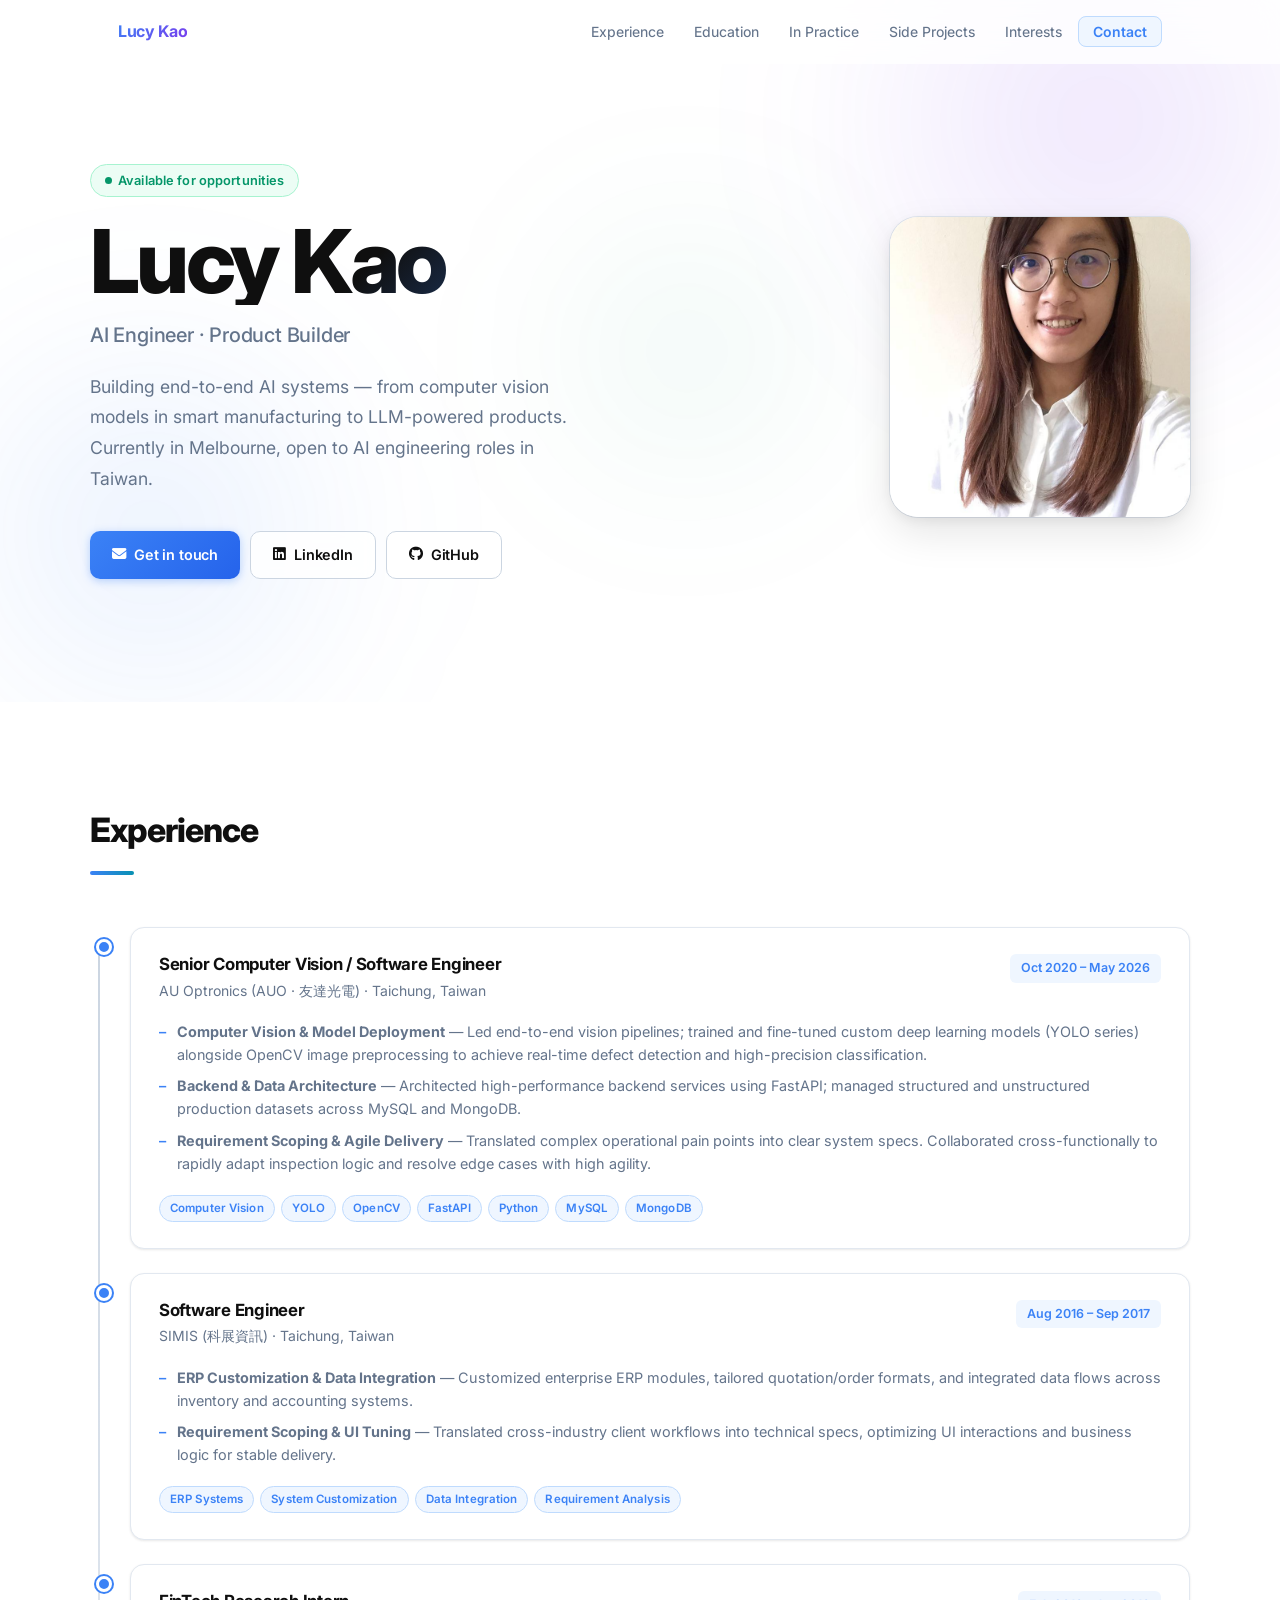
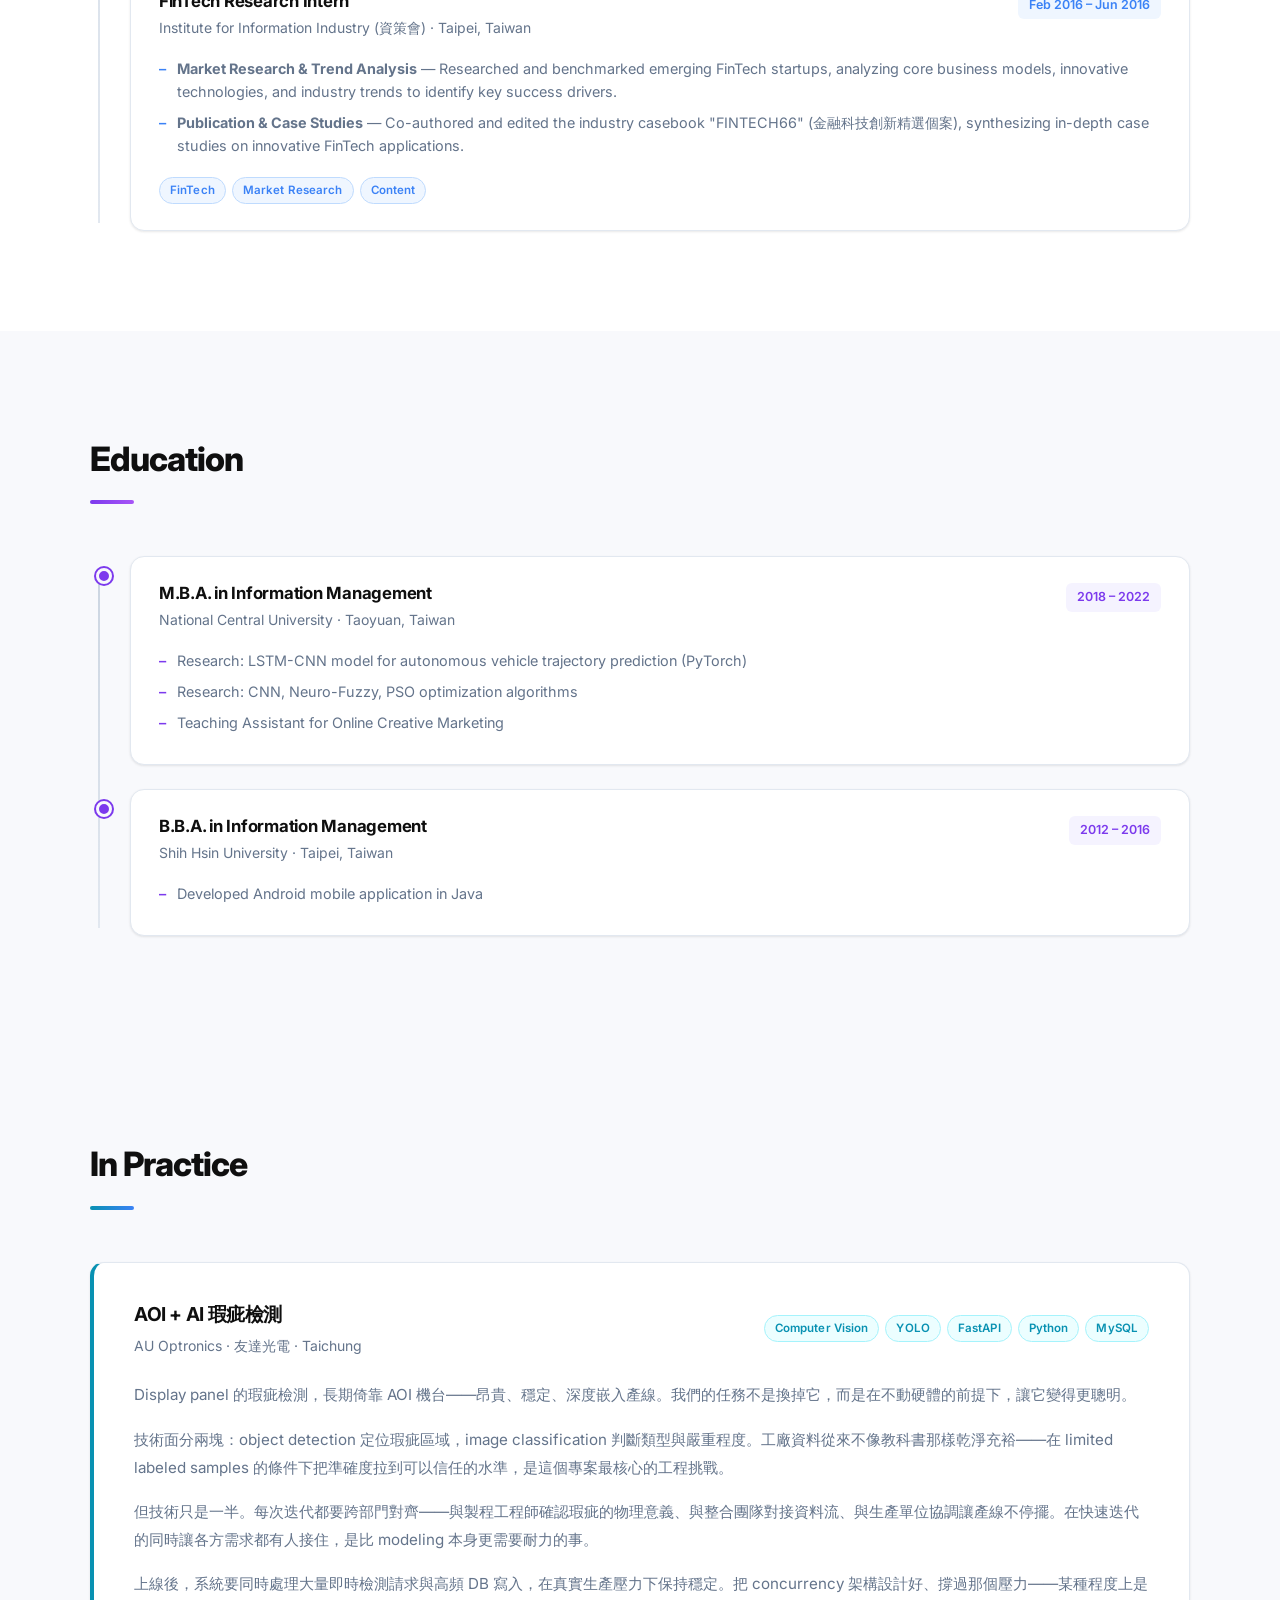
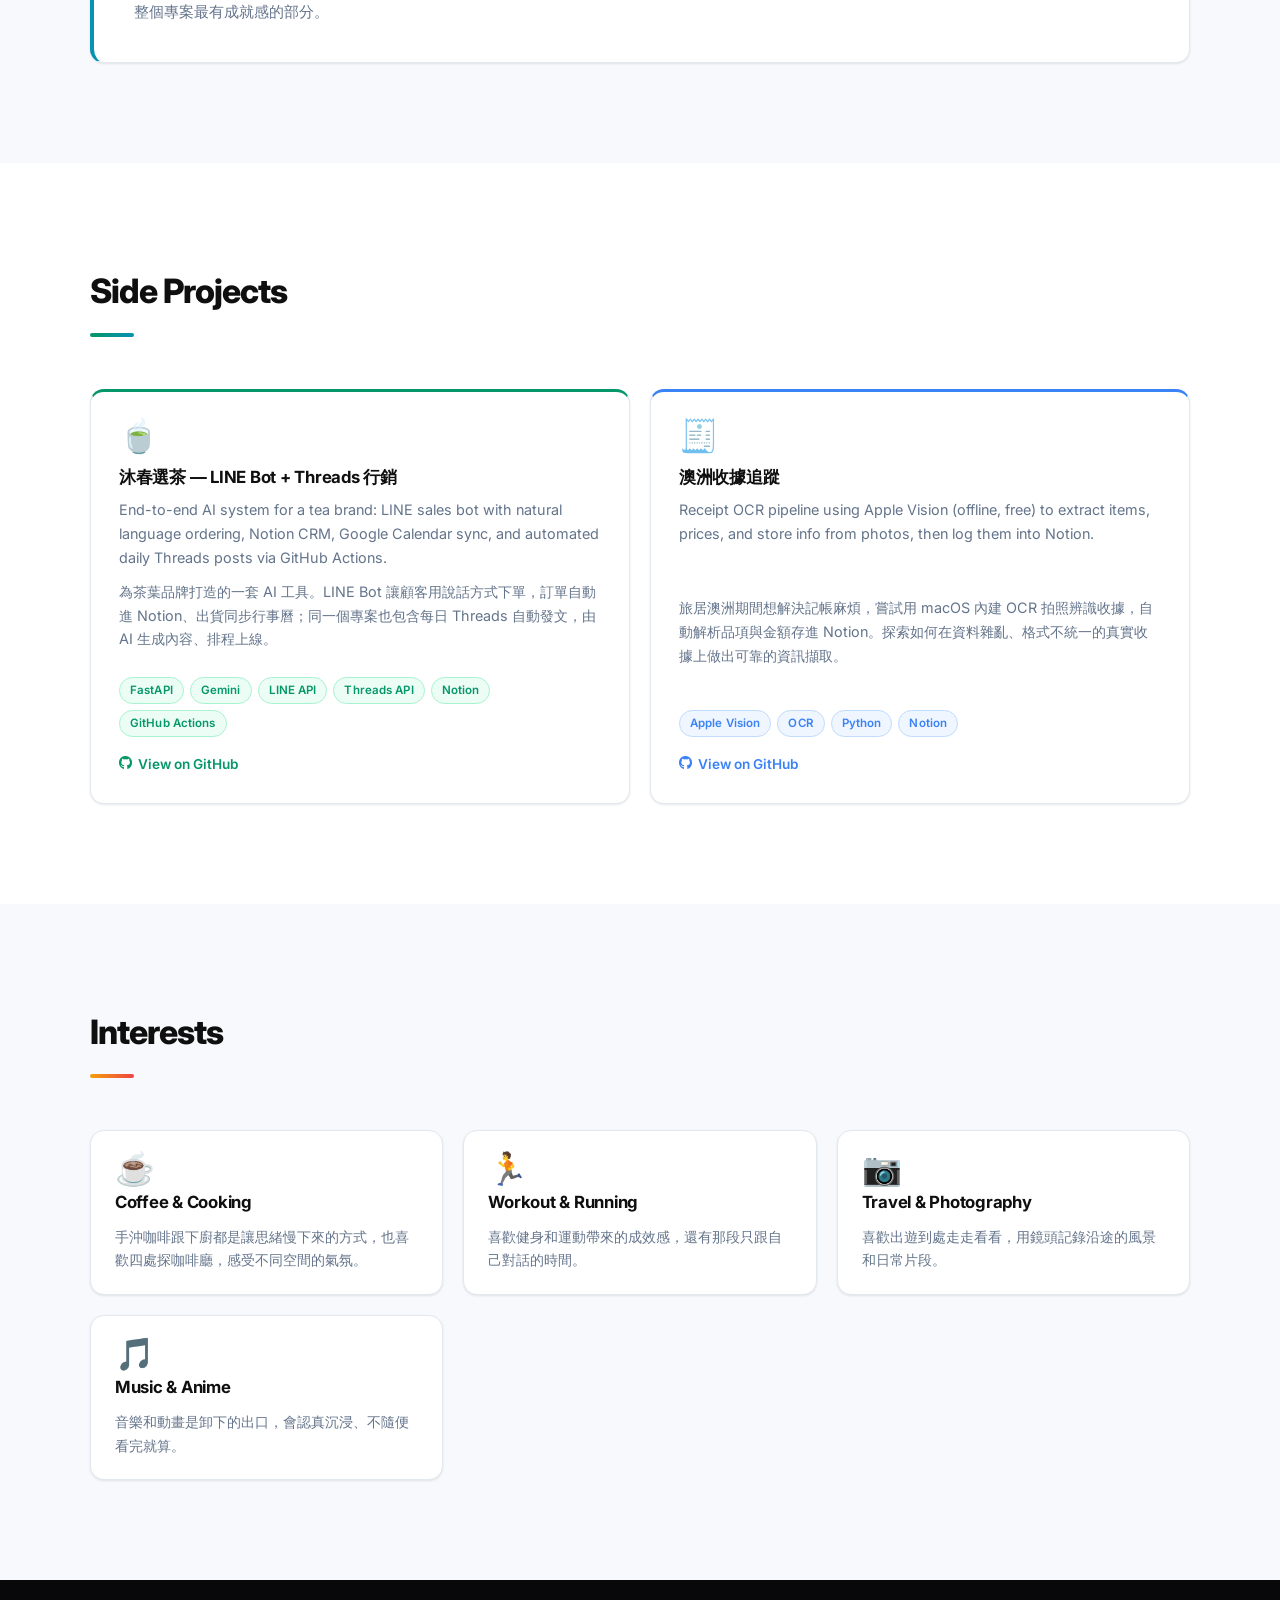
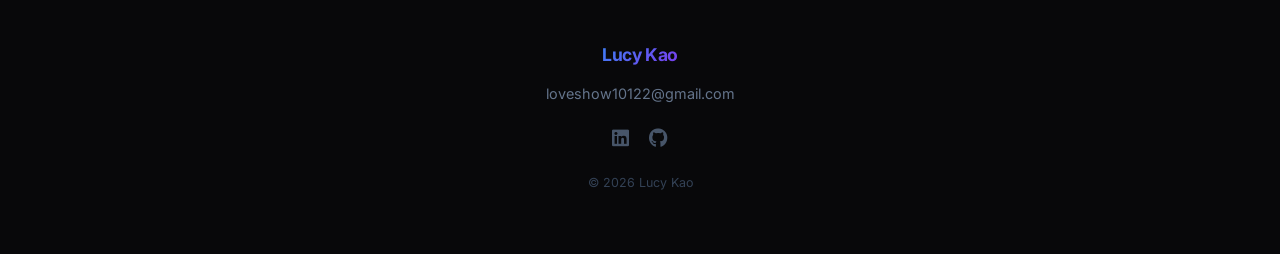
==== index.html @ 2dd41fa2 "Interests：拿掉素材佔位、Relax 改為 Photography Co-Authored-By: Claude Sonnet 4.6 <noreply@anthropic.com>" ====
<!DOCTYPE html>
<html lang="en">
<head>
    <meta charset="UTF-8">
    <meta name="viewport" content="width=device-width, initial-scale=1.0">
    <meta name="description" content="Lucy Kao — AI Engineer & Product Builder based in Melbourne">
    <title>Lucy Kao</title>
    <link rel="icon" type="image/x-icon" href="assets/img/favicon.ico">
    <link rel="preconnect" href="https://fonts.googleapis.com">
    <link rel="preconnect" href="https://fonts.gstatic.com" crossorigin>
    <link href="https://fonts.googleapis.com/css2?family=Inter:wght@300;400;500;600;700&display=swap" rel="stylesheet">
    <link rel="stylesheet" href="https://cdnjs.cloudflare.com/ajax/libs/font-awesome/6.5.0/css/all.min.css">
    <link rel="stylesheet" href="css/styles.css">
</head>
<body>

    <!-- Navigation -->
    <nav id="navbar">
        <div class="nav-container">
            <a href="#hero" class="nav-brand">Lucy Kao</a>
            <button class="nav-toggle" id="navToggle" aria-label="Menu">
                <span></span><span></span><span></span>
            </button>
            <ul class="nav-links" id="navLinks">
                <li><a href="#experience">Experience</a></li>
                <li><a href="#education">Education</a></li>
                <li><a href="#in-practice">In Practice</a></li>
                <li><a href="#projects">Side Projects</a></li>
                <li><a href="#life">Interests</a></li>
                <li><a href="mailto:loveshow10122@gmail.com" class="nav-cta">Contact</a></li>
            </ul>
        </div>
    </nav>

    <!-- Hero -->
    <section id="hero">
        <div class="hero-blob hero-blob-1"></div>
        <div class="hero-blob hero-blob-2"></div>
        <div class="hero-blob hero-blob-3"></div>
        <div class="hero-content">
            <div class="hero-text">
                <span class="hero-badge">Available for opportunities</span>
                <h1>Lucy Kao</h1>
                <p class="hero-title">AI Engineer · Product Builder</p>
                <p class="hero-bio">Building end-to-end AI systems — from computer vision models in smart manufacturing to LLM-powered products. Currently in Melbourne, open to AI engineering roles in Taiwan.</p>
                <div class="hero-links">
                    <a href="mailto:loveshow10122@gmail.com" class="btn-primary">
                        <i class="fas fa-envelope"></i> Get in touch
                    </a>
                    <a href="https://linkedin.com/in/明郡-高-48b385b6/" target="_blank" class="btn-secondary">
                        <i class="fab fa-linkedin"></i> LinkedIn
                    </a>
                    <a href="https://github.com/highlight35" target="_blank" class="btn-secondary">
                        <i class="fab fa-github"></i> GitHub
                    </a>
                </div>
            </div>
            <div class="hero-photo">
                <img src="assets/img/profile.jpg" alt="Lucy Kao">
            </div>
        </div>
    </section>

    <!-- Experience -->
    <section id="experience" class="section">
        <div class="container">
            <h2 class="section-title">Experience</h2>
            <div class="timeline">

                <div class="timeline-item">
                    <div class="timeline-marker"></div>
                    <div class="timeline-content">
                        <div class="timeline-header">
                            <div>
                                <h3>Senior Computer Vision / Software Engineer</h3>
                                <div class="company">AU Optronics (AUO · 友達光電) · Taichung, Taiwan</div>
                            </div>
                            <span class="timeline-date">Oct 2020 – May 2026</span>
                        </div>
                        <ul>
                            <li><strong>Computer Vision & Model Deployment</strong> — Led end-to-end vision pipelines; trained and fine-tuned custom deep learning models (YOLO series) alongside OpenCV image preprocessing to achieve real-time defect detection and high-precision classification.</li>
                            <li><strong>Backend & Data Architecture</strong> — Architected high-performance backend services using FastAPI; managed structured and unstructured production datasets across MySQL and MongoDB.</li>
                            <li><strong>Requirement Scoping & Agile Delivery</strong> — Translated complex operational pain points into clear system specs. Collaborated cross-functionally to rapidly adapt inspection logic and resolve edge cases with high agility.</li>
                        </ul>
                        <div class="tag-list">
                            <span class="tag">Computer Vision</span>
                            <span class="tag">YOLO</span>
                            <span class="tag">OpenCV</span>
                            <span class="tag">FastAPI</span>
                            <span class="tag">Python</span>
                            <span class="tag">MySQL</span>
                            <span class="tag">MongoDB</span>
                        </div>
                    </div>
                </div>

                <div class="timeline-item">
                    <div class="timeline-marker"></div>
                    <div class="timeline-content">
                        <div class="timeline-header">
                            <div>
                                <h3>Software Engineer</h3>
                                <div class="company">SIMIS (科展資訊) · Taichung, Taiwan</div>
                            </div>
                            <span class="timeline-date">Aug 2016 – Sep 2017</span>
                        </div>
                        <ul>
                            <li><strong>ERP Customization & Data Integration</strong> — Customized enterprise ERP modules, tailored quotation/order formats, and integrated data flows across inventory and accounting systems.</li>
                            <li><strong>Requirement Scoping & UI Tuning</strong> — Translated cross-industry client workflows into technical specs, optimizing UI interactions and business logic for stable delivery.</li>
                        </ul>
                        <div class="tag-list">
                            <span class="tag">ERP Systems</span>
                            <span class="tag">System Customization</span>
                            <span class="tag">Data Integration</span>
                            <span class="tag">Requirement Analysis</span>
                        </div>
                    </div>
                </div>

                <div class="timeline-item">
                    <div class="timeline-marker"></div>
                    <div class="timeline-content">
                        <div class="timeline-header">
                            <div>
                                <h3>FinTech Research Intern</h3>
                                <div class="company">Institute for Information Industry (資策會) · Taipei, Taiwan</div>
                            </div>
                            <span class="timeline-date">Feb 2016 – Jun 2016</span>
                        </div>
                        <ul>
                            <li><strong>Market Research & Trend Analysis</strong> — Researched and benchmarked emerging FinTech startups, analyzing core business models, innovative technologies, and industry trends to identify key success drivers.</li>
                            <li><strong>Publication & Case Studies</strong> — Co-authored and edited the industry casebook "FINTECH66" (金融科技創新精選個案), synthesizing in-depth case studies on innovative FinTech applications.</li>
                        </ul>
                        <div class="tag-list">
                            <span class="tag">FinTech</span>
                            <span class="tag">Market Research</span>
                            <span class="tag">Content</span>
                        </div>
                    </div>
                </div>

            </div>
        </div>
    </section>

    <!-- Education -->
    <section id="education" class="section section-alt">
        <div class="container">
            <h2 class="section-title">Education</h2>
            <div class="timeline">

                <div class="timeline-item">
                    <div class="timeline-marker"></div>
                    <div class="timeline-content">
                        <div class="timeline-header">
                            <div>
                                <h3>M.B.A. in Information Management</h3>
                                <div class="company">National Central University · Taoyuan, Taiwan</div>
                            </div>
                            <span class="timeline-date">2018 – 2022</span>
                        </div>
                        <ul>
                            <li>Research: LSTM-CNN model for autonomous vehicle trajectory prediction (PyTorch)</li>
                            <li>Research: CNN, Neuro-Fuzzy, PSO optimization algorithms</li>
                            <li>Teaching Assistant for Online Creative Marketing</li>
                        </ul>
                    </div>
                </div>

                <div class="timeline-item">
                    <div class="timeline-marker"></div>
                    <div class="timeline-content">
                        <div class="timeline-header">
                            <div>
                                <h3>B.B.A. in Information Management</h3>
                                <div class="company">Shih Hsin University · Taipei, Taiwan</div>
                            </div>
                            <span class="timeline-date">2012 – 2016</span>
                        </div>
                        <ul>
                            <li>Developed Android mobile application in Java</li>
                        </ul>
                    </div>
                </div>

            </div>
        </div>
    </section>

    <!-- In Practice -->
    <section id="in-practice" class="section section-alt">
        <div class="container">
            <h2 class="section-title">In Practice</h2>
            <div class="practice-card">
                <div class="practice-card-header">
                    <div>
                        <h3>AOI + AI 瑕疵檢測</h3>
                        <div class="practice-meta">AU Optronics · 友達光電 · Taichung</div>
                    </div>
                    <div class="tag-list">
                        <span class="tag">Computer Vision</span>
                        <span class="tag">YOLO</span>
                        <span class="tag">FastAPI</span>
                        <span class="tag">Python</span>
                        <span class="tag">MySQL</span>
                    </div>
                </div>
                <div class="practice-body">
                    <p>Display panel 的瑕疵檢測，長期倚靠 AOI 機台——昂貴、穩定、深度嵌入產線。我們的任務不是換掉它，而是在不動硬體的前提下，讓它變得更聰明。</p>
                    <p>技術面分兩塊：object detection 定位瑕疵區域，image classification 判斷類型與嚴重程度。工廠資料從來不像教科書那樣乾淨充裕——在 limited labeled samples 的條件下把準確度拉到可以信任的水準，是這個專案最核心的工程挑戰。</p>
                    <p>但技術只是一半。每次迭代都要跨部門對齊——與製程工程師確認瑕疵的物理意義、與整合團隊對接資料流、與生產單位協調讓產線不停擺。在快速迭代的同時讓各方需求都有人接住，是比 modeling 本身更需要耐力的事。</p>
                    <p>上線後，系統要同時處理大量即時檢測請求與高頻 DB 寫入，在真實生產壓力下保持穩定。把 concurrency 架構設計好、撐過那個壓力——某種程度上是整個專案最有成就感的部分。</p>
                </div>
            </div>
        </div>
    </section>

    <!-- Side Projects -->
    <section id="projects" class="section">
        <div class="container">
            <h2 class="section-title">Side Projects</h2>
            <div class="card-grid">

                <div class="card card-emerald">
                    <div class="card-icon">🍵</div>
                    <h3>沐春選茶 — LINE Bot + Threads 行銷</h3>
                    <p>End-to-end AI system for a tea brand: LINE sales bot with natural language ordering, Notion CRM, Google Calendar sync, and automated daily Threads posts via GitHub Actions.</p>
                    <p>為茶葉品牌打造的一套 AI 工具。LINE Bot 讓顧客用說話方式下單，訂單自動進 Notion、出貨同步行事曆；同一個專案也包含每日 Threads 自動發文，由 AI 生成內容、排程上線。</p>
                    <div class="tag-list">
                        <span class="tag">FastAPI</span>
                        <span class="tag">Gemini</span>
                        <span class="tag">LINE API</span>
                        <span class="tag">Threads API</span>
                        <span class="tag">Notion</span>
                        <span class="tag">GitHub Actions</span>
                    </div>
                    <a href="https://github.com/highlight35/line-tea-bot" target="_blank" class="card-link">
                        <i class="fab fa-github"></i> View on GitHub
                    </a>
                </div>

                <div class="card card-blue">
                    <div class="card-icon">🧾</div>
                    <h3>澳洲收據追蹤</h3>
                    <p>Receipt OCR pipeline using Apple Vision (offline, free) to extract items, prices, and store info from photos, then log them into Notion.</p>
                    <p>旅居澳洲期間想解決記帳麻煩，嘗試用 macOS 內建 OCR 拍照辨識收據，自動解析品項與金額存進 Notion。探索如何在資料雜亂、格式不統一的真實收據上做出可靠的資訊擷取。</p>
                    <div class="tag-list">
                        <span class="tag">Apple Vision</span>
                        <span class="tag">OCR</span>
                        <span class="tag">Python</span>
                        <span class="tag">Notion</span>
                    </div>
                    <a href="https://github.com/highlight35/aus-receipt-tracker" target="_blank" class="card-link">
                        <i class="fab fa-github"></i> View on GitHub
                    </a>
                </div>

            </div>
        </div>
    </section>

    <!-- Interests -->
    <section id="life" class="section section-alt">
        <div class="container">
            <h2 class="section-title">Interests</h2>
            <div class="card-grid">

                <div class="interest-card">
                    <div class="interest-card-body">
                        <div class="card-icon">☕</div>
                        <h3>Coffee &amp; Cooking</h3>
                        <p>手沖咖啡跟下廚都是讓思緒慢下來的方式，也喜歡四處探咖啡廳，感受不同空間的氣氛。</p>
                    </div>
                </div>

                <div class="interest-card">
                    <div class="interest-card-body">
                        <div class="card-icon">🏃</div>
                        <h3>Workout &amp; Running</h3>
                        <p>喜歡健身和運動帶來的成效感，還有那段只跟自己對話的時間。</p>
                    </div>
                </div>

                <div class="interest-card">
                    <div class="interest-card-body">
                        <div class="card-icon">📷</div>
                        <h3>Travel &amp; Photography</h3>
                        <p>喜歡出遊到處走走看看，用鏡頭記錄沿途的風景和日常片段。</p>
                    </div>
                </div>

                <div class="interest-card">
                    <div class="interest-card-body">
                        <div class="card-icon">🎵</div>
                        <h3>Music &amp; Anime</h3>
                        <p>音樂和動畫是卸下的出口，會認真沉浸、不隨便看完就算。</p>
                    </div>
                </div>

            </div>
        </div>
    </section>

    <!-- Footer -->
    <footer>
        <div class="container">
            <p class="footer-name">Lucy Kao</p>
            <p class="footer-email">
                <a href="mailto:loveshow10122@gmail.com">loveshow10122@gmail.com</a>
            </p>
            <div class="footer-links">
                <a href="https://linkedin.com/in/明郡-高-48b385b6/" target="_blank" aria-label="LinkedIn">
                    <i class="fab fa-linkedin"></i>
                </a>
                <a href="https://github.com/highlight35" target="_blank" aria-label="GitHub">
                    <i class="fab fa-github"></i>
                </a>
            </div>
            <p class="footer-copy">© 2026 Lucy Kao</p>
        </div>
    </footer>

    <script src="js/scripts.js"></script>
</body>
</html>
---- css/styles.css ----
/* ===========================
   Variables & Reset
   =========================== */
:root {
    --bg: #ffffff;
    --bg-alt: #f8f9fc;
    --text: #0f0f0f;
    --text-muted: #64748b;
    --text-light: #94a3b8;

    /* Accent palette */
    --blue: #3b82f6;
    --blue-dark: #2563eb;
    --blue-light: #eff6ff;
    --violet: #7c3aed;
    --violet-light: #f5f3ff;
    --emerald: #059669;
    --emerald-light: #ecfdf5;
    --cyan: #0891b2;
    --cyan-light: #ecfeff;

    --border: #e2e8f0;
    --border-strong: #cbd5e1;

    --shadow-sm: 0 1px 3px rgba(0,0,0,.06), 0 1px 2px rgba(0,0,0,.04);
    --shadow-md: 0 4px 12px rgba(0,0,0,.08), 0 2px 4px rgba(0,0,0,.05);
    --shadow-lg: 0 16px 40px rgba(0,0,0,.10), 0 4px 12px rgba(0,0,0,.06);

    --font: 'Inter', -apple-system, BlinkMacSystemFont, 'Segoe UI', sans-serif;
    --radius: 14px;
    --radius-sm: 8px;
    --nav-h: 64px;
}

*, *::before, *::after {
    box-sizing: border-box;
    margin: 0;
    padding: 0;
}

html { scroll-behavior: smooth; }

body {
    font-family: var(--font);
    background: var(--bg);
    color: var(--text);
    line-height: 1.65;
    font-size: 17px;
    -webkit-font-smoothing: antialiased;
}

/* ===========================
   Navigation
   =========================== */
#navbar {
    position: fixed;
    top: 0;
    left: 0;
    right: 0;
    height: var(--nav-h);
    z-index: 1000;
    background: rgba(255,255,255,0.80);
    backdrop-filter: blur(16px);
    -webkit-backdrop-filter: blur(16px);
    border-bottom: 1px solid transparent;
    transition: border-color .3s, box-shadow .3s;
}

#navbar.scrolled {
    border-bottom-color: var(--border);
    box-shadow: 0 1px 0 var(--border), var(--shadow-sm);
}

.nav-container {
    max-width: 1100px;
    margin: 0 auto;
    padding: 0 28px;
    height: 100%;
    display: flex;
    align-items: center;
    justify-content: space-between;
}

.nav-brand {
    font-weight: 700;
    font-size: 1rem;
    color: var(--text);
    text-decoration: none;
    letter-spacing: -0.02em;
    background: linear-gradient(135deg, var(--blue), var(--violet));
    -webkit-background-clip: text;
    -webkit-text-fill-color: transparent;
    background-clip: text;
}

.nav-links {
    display: flex;
    list-style: none;
    gap: 2px;
    align-items: center;
}

.nav-links a {
    color: var(--text-muted);
    text-decoration: none;
    font-size: .875rem;
    padding: 6px 14px;
    border-radius: var(--radius-sm);
    transition: color .18s, background .18s;
    font-weight: 450;
}

.nav-links a:hover {
    color: var(--text);
    background: var(--bg-alt);
}

.nav-links .nav-cta {
    color: var(--blue);
    font-weight: 600;
    border: 1.5px solid #bfdbfe;
    background: var(--blue-light);
}

.nav-links .nav-cta:hover {
    background: #dbeafe;
    color: var(--blue-dark);
    border-color: #93c5fd;
}

.nav-toggle {
    display: none;
    flex-direction: column;
    gap: 5px;
    background: none;
    border: none;
    cursor: pointer;
    padding: 6px;
}

.nav-toggle span {
    display: block;
    width: 22px;
    height: 2px;
    background: var(--text);
    border-radius: 2px;
    transition: .3s;
}

/* ===========================
   Hero
   =========================== */
#hero {
    position: relative;
    overflow: hidden;
    min-height: 78vh;
    display: flex;
    align-items: center;
    padding: calc(var(--nav-h) + 56px) 28px 80px;
}

/* Gradient blobs */
.hero-blob {
    position: absolute;
    border-radius: 50%;
    pointer-events: none;
    filter: blur(80px);
}

.hero-blob-1 {
    width: 600px;
    height: 600px;
    top: -180px;
    right: -120px;
    background: radial-gradient(circle, rgba(124,58,237,.14) 0%, transparent 70%);
}

.hero-blob-2 {
    width: 500px;
    height: 500px;
    bottom: -80px;
    left: -100px;
    background: radial-gradient(circle, rgba(59,130,246,.12) 0%, transparent 70%);
}

.hero-blob-3 {
    width: 350px;
    height: 350px;
    top: 50%;
    left: 40%;
    transform: translateY(-50%);
    background: radial-gradient(circle, rgba(5,150,105,.08) 0%, transparent 70%);
}

.hero-content {
    position: relative;
    z-index: 1;
    max-width: 1100px;
    margin: 0 auto;
    width: 100%;
    display: flex;
    align-items: center;
    gap: 72px;
}

.hero-text { flex: 1; min-width: 0; }

.hero-badge {
    display: inline-flex;
    align-items: center;
    gap: 6px;
    font-size: .8rem;
    font-weight: 600;
    color: var(--emerald);
    background: var(--emerald-light);
    border: 1px solid #a7f3d0;
    padding: 5px 14px;
    border-radius: 999px;
    margin-bottom: 20px;
    letter-spacing: .01em;
}

.hero-badge::before {
    content: '';
    width: 7px;
    height: 7px;
    background: var(--emerald);
    border-radius: 50%;
    animation: pulse 2s ease-in-out infinite;
}

@keyframes pulse {
    0%, 100% { opacity: 1; transform: scale(1); }
    50% { opacity: .5; transform: scale(.8); }
}

.hero-text h1 {
    font-size: clamp(3rem, 7.5vw, 5.5rem);
    font-weight: 800;
    line-height: 1.0;
    letter-spacing: -0.04em;
    margin-bottom: 14px;
    background: linear-gradient(135deg, #0f0f0f 40%, var(--blue) 100%);
    -webkit-background-clip: text;
    -webkit-text-fill-color: transparent;
    background-clip: text;
}

.hero-title {
    font-size: 1.25rem;
    font-weight: 500;
    margin-bottom: 20px;
    letter-spacing: -0.01em;
    color: var(--text-muted);
}

.hero-title span {
    color: var(--violet);
    font-weight: 600;
}

.hero-bio {
    color: var(--text-muted);
    font-size: 1.1rem;
    line-height: 1.75;
    max-width: 480px;
    margin-bottom: 36px;
}

.hero-links {
    display: flex;
    gap: 10px;
    flex-wrap: wrap;
}

.btn-primary,
.btn-secondary {
    display: inline-flex;
    align-items: center;
    gap: 8px;
    padding: 11px 22px;
    border-radius: 10px;
    font-size: .9rem;
    font-weight: 600;
    text-decoration: none;
    transition: transform .2s, box-shadow .2s, background .2s, border-color .2s;
    font-family: var(--font);
    letter-spacing: -.01em;
}

.btn-primary {
    background: linear-gradient(135deg, var(--blue), var(--blue-dark));
    color: #fff;
    box-shadow: 0 2px 8px rgba(59,130,246,.35);
}

.btn-primary:hover {
    transform: translateY(-2px);
    box-shadow: 0 6px 20px rgba(59,130,246,.45);
}

.btn-secondary {
    border: 1.5px solid var(--border-strong);
    color: var(--text);
    background: rgba(255,255,255,.8);
    backdrop-filter: blur(8px);
}

.btn-secondary:hover {
    border-color: #94a3b8;
    background: var(--bg-alt);
    transform: translateY(-2px);
    box-shadow: var(--shadow-sm);
}

.hero-photo { flex-shrink: 0; }

.hero-photo img {
    width: 300px;
    height: 300px;
    object-fit: cover;
    border-radius: 28px;
    box-shadow: var(--shadow-lg), 0 0 0 1px var(--border);
}

/* ===========================
   Sections
   =========================== */
.section { padding: 100px 28px; }

.section-alt { background: var(--bg-alt); }

.container {
    max-width: 1100px;
    margin: 0 auto;
}

.section-title {
    font-size: 2.1rem;
    font-weight: 800;
    letter-spacing: -0.03em;
    margin-bottom: 52px;
    position: relative;
    padding-bottom: 18px;
}

.section-title::after {
    content: '';
    position: absolute;
    bottom: 0;
    left: 0;
    width: 44px;
    height: 4px;
    border-radius: 2px;
}

/* Per-section accent colors */
#experience   .section-title::after { background: linear-gradient(90deg, var(--blue), var(--cyan)); }
#education    .section-title::after { background: linear-gradient(90deg, var(--violet), #a855f7); }
#in-practice  .section-title::after { background: linear-gradient(90deg, var(--cyan), var(--blue)); }
#projects     .section-title::after { background: linear-gradient(90deg, var(--emerald), var(--cyan)); }
#life         .section-title::after { background: linear-gradient(90deg, #f59e0b, #ef4444); }

.section-subtitle {
    color: var(--text-muted);
    margin-top: -36px;
    margin-bottom: 44px;
    font-size: 1rem;
}

/* ===========================
   Timeline
   =========================== */
.timeline {
    position: relative;
    padding-left: 40px;
}

.timeline::before {
    content: '';
    position: absolute;
    left: 8px;
    top: 12px;
    bottom: 8px;
    width: 2px;
    background: linear-gradient(180deg, var(--border-strong), var(--border));
}

.timeline-item {
    position: relative;
    margin-bottom: 24px;
}

.timeline-item:last-child { margin-bottom: 0; }

.timeline-marker {
    position: absolute;
    left: -34px;
    top: 12px;
    width: 16px;
    height: 16px;
    border-radius: 50%;
    border: 3px solid var(--bg);
    box-shadow: 0 0 0 2px currentColor;
    z-index: 1;
}

#experience .timeline-marker { background: var(--blue); color: var(--blue); }
#education  .timeline-marker { background: var(--violet); color: var(--violet); border-color: var(--bg-alt); }

.timeline-content {
    background: var(--bg);
    border: 1px solid var(--border);
    border-radius: var(--radius);
    padding: 26px 28px;
    box-shadow: var(--shadow-sm);
    transition: box-shadow .25s, transform .25s;
}

.section-alt .timeline-content { background: var(--bg); }

.timeline-content:hover {
    box-shadow: var(--shadow-md);
    transform: translateY(-2px);
}

.timeline-header {
    display: flex;
    justify-content: space-between;
    align-items: flex-start;
    gap: 16px;
    margin-bottom: 14px;
    flex-wrap: wrap;
}

.timeline-content h3 {
    font-size: 1.05rem;
    font-weight: 700;
    letter-spacing: -0.015em;
    line-height: 1.3;
}

.company {
    font-size: .875rem;
    color: var(--text-muted);
    margin-top: 3px;
    font-weight: 400;
}

.timeline-date {
    font-size: .78rem;
    font-weight: 600;
    padding: 4px 11px;
    border-radius: 6px;
    white-space: nowrap;
    flex-shrink: 0;
    align-self: flex-start;
}

#experience .timeline-date { color: var(--blue); background: var(--blue-light); }
#education  .timeline-date { color: var(--violet); background: var(--violet-light); }

.timeline-content ul { list-style: none; margin-bottom: 0; }

.timeline-content ul li {
    color: var(--text-muted);
    font-size: .9rem;
    padding: 4px 0 4px 18px;
    position: relative;
    line-height: 1.6;
}

.timeline-content ul li::before {
    content: '–';
    position: absolute;
    left: 0;
    font-weight: 600;
}

#experience .timeline-content ul li::before { color: var(--blue); }
#education  .timeline-content ul li::before { color: var(--violet); }

/* ===========================
   Tags
   =========================== */
.tag-list {
    display: flex;
    flex-wrap: wrap;
    gap: 6px;
    margin-top: 16px;
}

.tag {
    font-size: .72rem;
    font-weight: 600;
    padding: 3px 10px;
    border-radius: 999px;
    letter-spacing: .01em;
}

/* Inherit tag colors per section */
#experience .tag { color: var(--blue); background: var(--blue-light); border: 1px solid #bfdbfe; }
#education  .tag { color: var(--violet); background: var(--violet-light); border: 1px solid #ddd6fe; }

/* ===========================
   In Practice
   =========================== */
.practice-card {
    background: var(--bg);
    border: 1px solid var(--border);
    border-left: 4px solid var(--cyan);
    border-radius: var(--radius);
    padding: 36px 40px;
    box-shadow: var(--shadow-sm);
    transition: box-shadow .25s;
}

.practice-card:hover { box-shadow: var(--shadow-md); }

.practice-card-header {
    display: flex;
    justify-content: space-between;
    align-items: flex-start;
    gap: 16px;
    margin-bottom: 24px;
    flex-wrap: wrap;
}

.practice-card h3 {
    font-size: 1.2rem;
    font-weight: 700;
    letter-spacing: -0.02em;
    margin-bottom: 4px;
}

.practice-meta {
    font-size: .875rem;
    color: var(--text-muted);
}

.practice-body p {
    color: var(--text-muted);
    font-size: .95rem;
    line-height: 1.85;
    margin-bottom: 16px;
}

.practice-body p:last-child { margin-bottom: 0; }

#in-practice .tag { color: var(--cyan); background: var(--cyan-light); border: 1px solid #a5f3fc; }

/* ===========================
   Cards (Projects)
   =========================== */
.card-grid {
    display: grid;
    grid-template-columns: repeat(auto-fit, minmax(300px, 1fr));
    gap: 20px;
}

.card {
    background: var(--bg);
    border: 1px solid var(--border);
    border-top-width: 3px;
    border-radius: var(--radius);
    padding: 28px;
    box-shadow: var(--shadow-sm);
    transition: box-shadow .25s, transform .25s;
    display: flex;
    flex-direction: column;
    gap: 10px;
}

.card:hover {
    box-shadow: var(--shadow-md);
    transform: translateY(-3px);
}

.card-emerald { border-top-color: var(--emerald); }
.card-blue    { border-top-color: var(--blue); }
.card-violet  { border-top-color: var(--violet); }

.card-icon {
    font-size: 2rem;
    line-height: 1;
    margin-bottom: 4px;
}

.card h3 {
    font-size: 1.05rem;
    font-weight: 700;
    letter-spacing: -0.015em;
    line-height: 1.35;
}

.card p {
    color: var(--text-muted);
    font-size: .9rem;
    line-height: 1.65;
    flex: 1;
}

.card-emerald .tag { color: var(--emerald); background: var(--emerald-light); border: 1px solid #a7f3d0; }
.card-blue    .tag { color: var(--blue);    background: var(--blue-light);    border: 1px solid #bfdbfe; }
.card-violet  .tag { color: var(--violet);  background: var(--violet-light);  border: 1px solid #ddd6fe; }

.card-link {
    display: inline-flex;
    align-items: center;
    gap: 6px;
    text-decoration: none;
    font-size: .85rem;
    font-weight: 600;
    margin-top: 6px;
    transition: opacity .2s;
}

.card-link:hover { opacity: .75; }
.card-emerald .card-link { color: var(--emerald); }
.card-blue    .card-link { color: var(--blue); }
.card-violet  .card-link { color: var(--violet); }

/* ===========================
   Interest Cards
   =========================== */
.interest-card {
    background: var(--bg);
    border: 1px solid var(--border);
    border-radius: var(--radius);
    overflow: hidden;
    box-shadow: var(--shadow-sm);
    transition: box-shadow .25s, transform .25s;
}

.interest-card:hover {
    box-shadow: var(--shadow-md);
    transform: translateY(-3px);
}

.interest-card-media {
    width: 100%;
    aspect-ratio: 1 / 1;
    overflow: hidden;
}

.interest-card-emoji {
    display: flex;
    align-items: center;
    justify-content: center;
    font-size: 3.5rem;
    background: var(--bg-alt);
}

.interest-card-media video,
.interest-card-media img {
    width: 100%;
    height: 100%;
    object-fit: cover;
    display: block;
    transition: transform .4s ease;
}

.interest-card:hover .interest-card-media video,
.interest-card:hover .interest-card-media img { transform: scale(1.05); }

.interest-card-body {
    padding: 22px 24px;
}

.interest-card h3 {
    font-size: 1.05rem;
    font-weight: 700;
    letter-spacing: -0.015em;
    margin-bottom: 8px;
}

.interest-card p {
    color: var(--text-muted);
    font-size: .9rem;
    line-height: 1.65;
}

/* ===========================
   Photo Grid (Life)
   =========================== */
.photo-grid {
    display: grid;
    grid-template-columns: repeat(auto-fit, minmax(280px, 1fr));
    gap: 20px;
}

.photo-item {
    position: relative;
    border-radius: var(--radius);
    overflow: hidden;
    margin: 0;
    box-shadow: var(--shadow-md);
}

.photo-item img {
    width: 100%;
    height: 300px;
    object-fit: cover;
    display: block;
    transition: transform .45s ease;
}

.photo-item:hover img { transform: scale(1.05); }

.photo-item figcaption {
    position: absolute;
    bottom: 0;
    left: 0;
    right: 0;
    background: linear-gradient(transparent, rgba(0,0,0,.72));
    color: #fff;
    padding: 48px 20px 20px;
    font-size: .875rem;
    line-height: 1.55;
}

.photo-item figcaption strong {
    display: block;
    font-size: 1rem;
    margin-bottom: 2px;
}

/* ===========================
   Footer
   =========================== */
footer {
    background: #08080a;
    color: #fff;
    padding: 60px 28px;
    text-align: center;
}

footer .container {
    display: flex;
    flex-direction: column;
    align-items: center;
    gap: 10px;
}

.footer-name {
    font-size: 1.1rem;
    font-weight: 700;
    letter-spacing: -0.02em;
    background: linear-gradient(135deg, var(--blue), var(--violet));
    -webkit-background-clip: text;
    -webkit-text-fill-color: transparent;
    background-clip: text;
}

.footer-email a {
    color: #64748b;
    text-decoration: none;
    font-size: .9rem;
    transition: color .2s;
}

.footer-email a:hover { color: #fff; }

.footer-links {
    display: flex;
    gap: 20px;
    margin-top: 6px;
}

.footer-links a {
    color: #475569;
    font-size: 1.2rem;
    transition: color .2s;
}

.footer-links a:hover { color: #fff; }

.footer-copy {
    font-size: .78rem;
    color: #334155;
    margin-top: 8px;
}

/* ===========================
   Responsive
   =========================== */
@media (max-width: 800px) {
    .nav-toggle { display: flex; }

    .nav-links {
        display: none;
        position: absolute;
        top: var(--nav-h);
        left: 0;
        right: 0;
        background: rgba(255,255,255,.97);
        backdrop-filter: blur(16px);
        border-bottom: 1px solid var(--border);
        flex-direction: column;
        padding: 12px;
        gap: 2px;
        box-shadow: var(--shadow-md);
    }

    .nav-links.open { display: flex; }
    .nav-links a { width: 100%; padding: 10px 14px; }

    #hero {
        min-height: auto;
        padding-top: calc(var(--nav-h) + 40px);
        padding-bottom: 64px;
    }

    .hero-content {
        flex-direction: column-reverse;
        gap: 32px;
        text-align: center;
    }

    .hero-photo img { width: 200px; height: 200px; border-radius: 50%; }

    .hero-bio { margin-left: auto; margin-right: auto; }
    .hero-links { justify-content: center; }
    .hero-badge { margin: 0 auto 20px; }

    .section { padding: 72px 20px; }
    .section-title { font-size: 1.75rem; }
    .timeline-header { flex-direction: column; gap: 8px; }
    .card-grid { grid-template-columns: 1fr; }
    .practice-card { padding: 24px 20px; }
    .practice-card-header { flex-direction: column; }
}

@media (max-width: 480px) {
    .hero-text h1 { font-size: 2.8rem; }
    .timeline { padding-left: 28px; }
    .timeline-content { padding: 20px; }
}
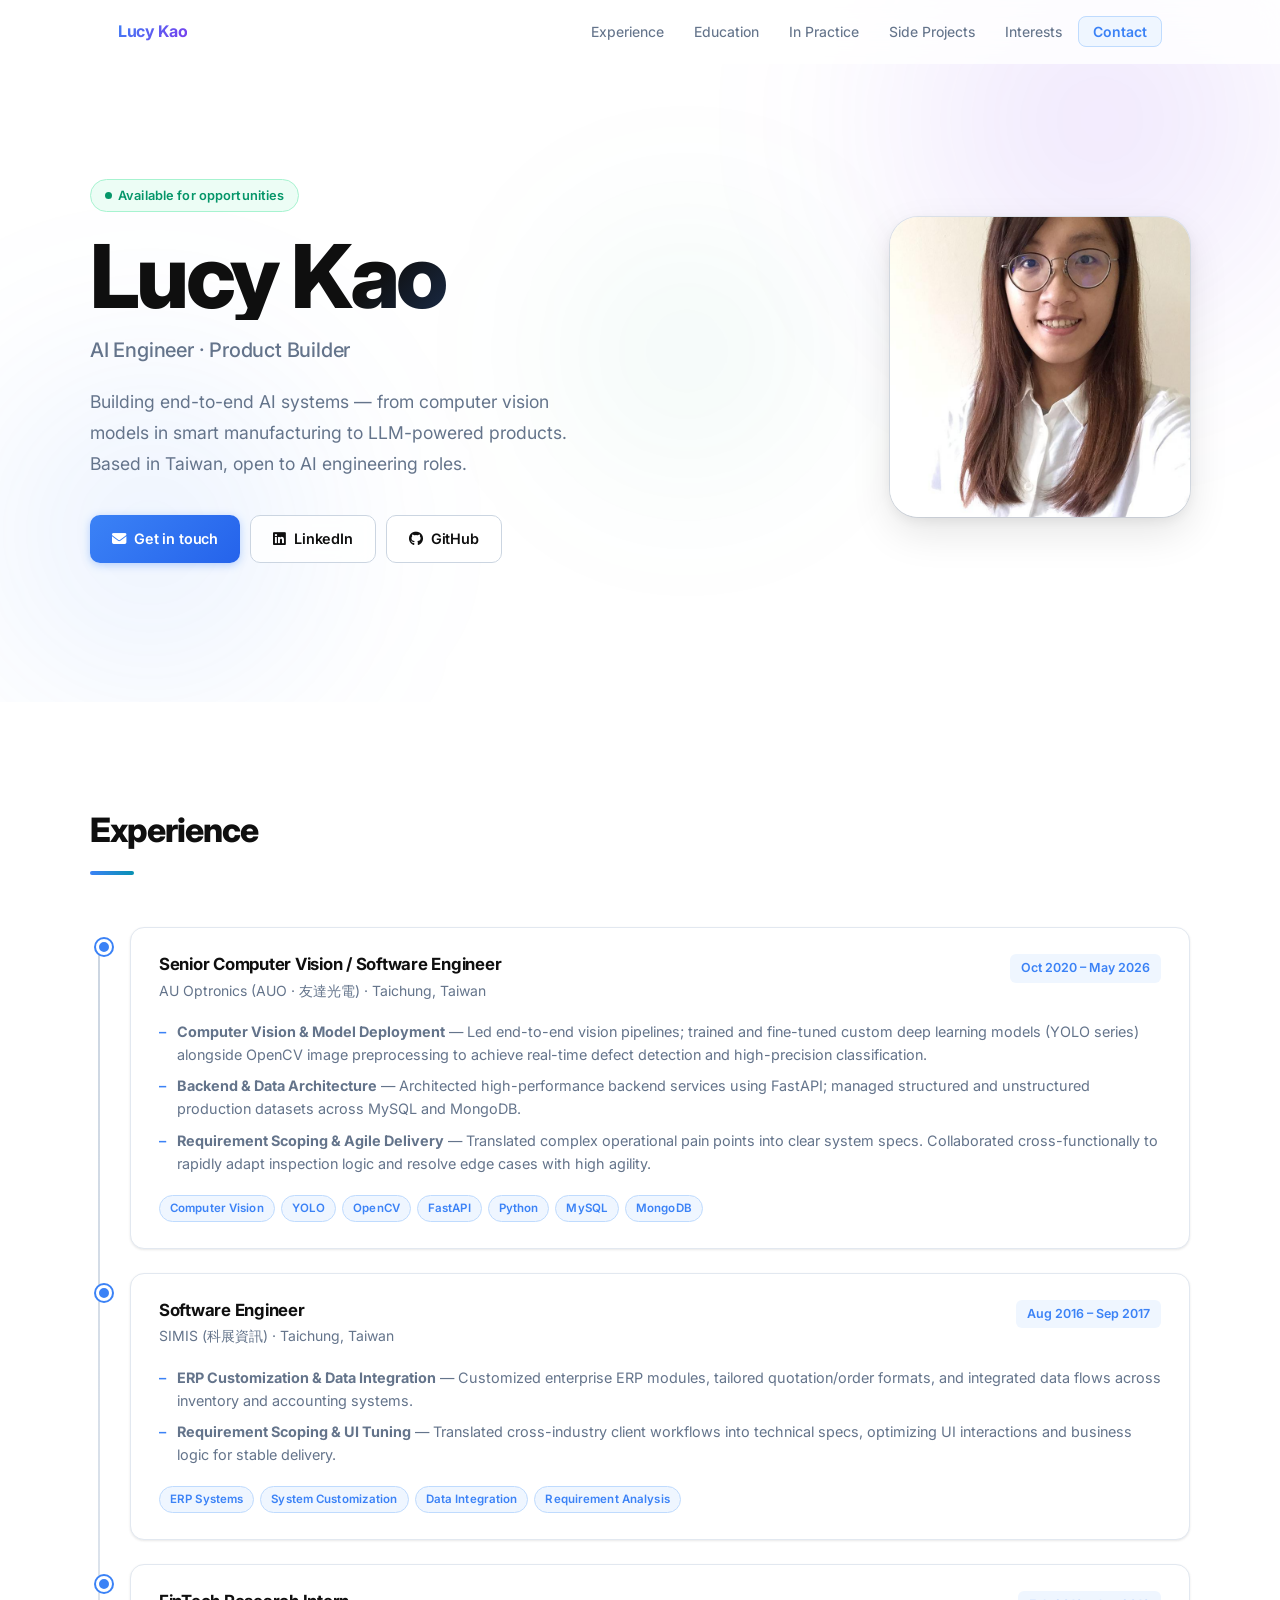
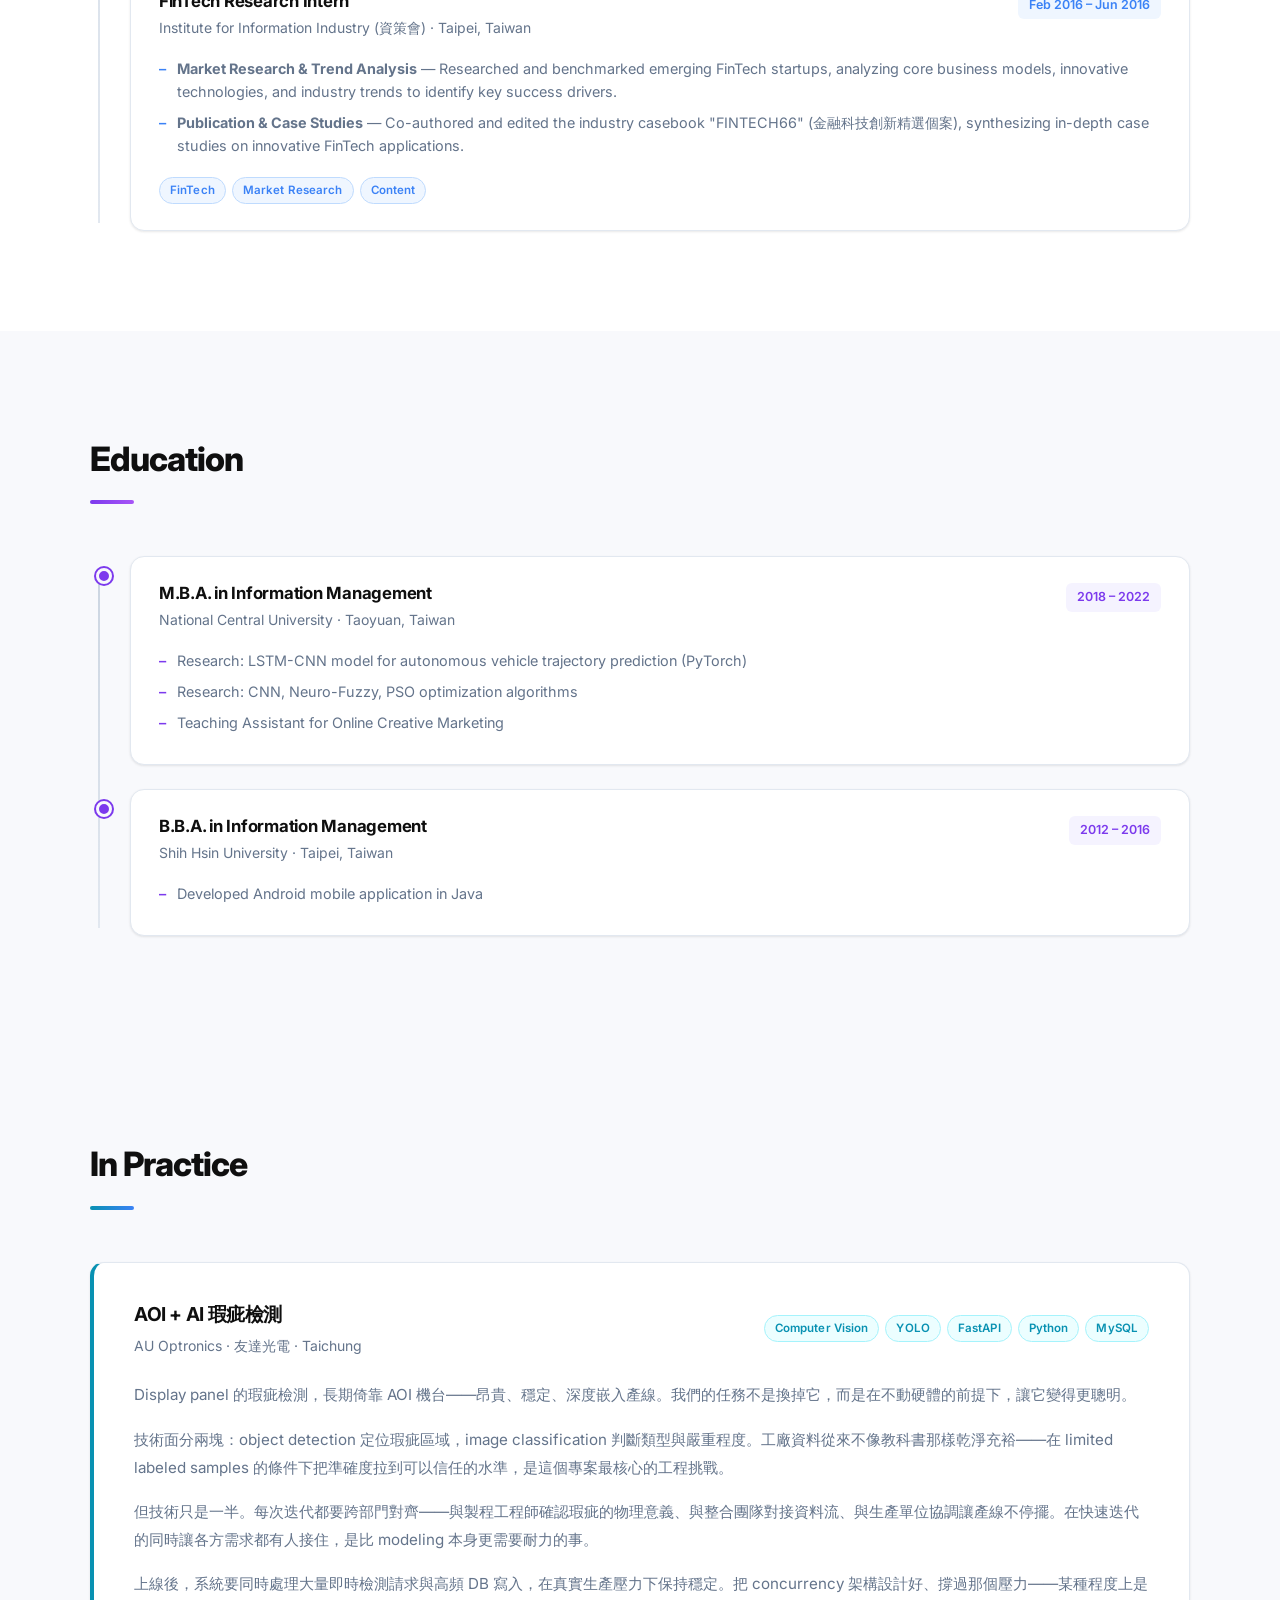
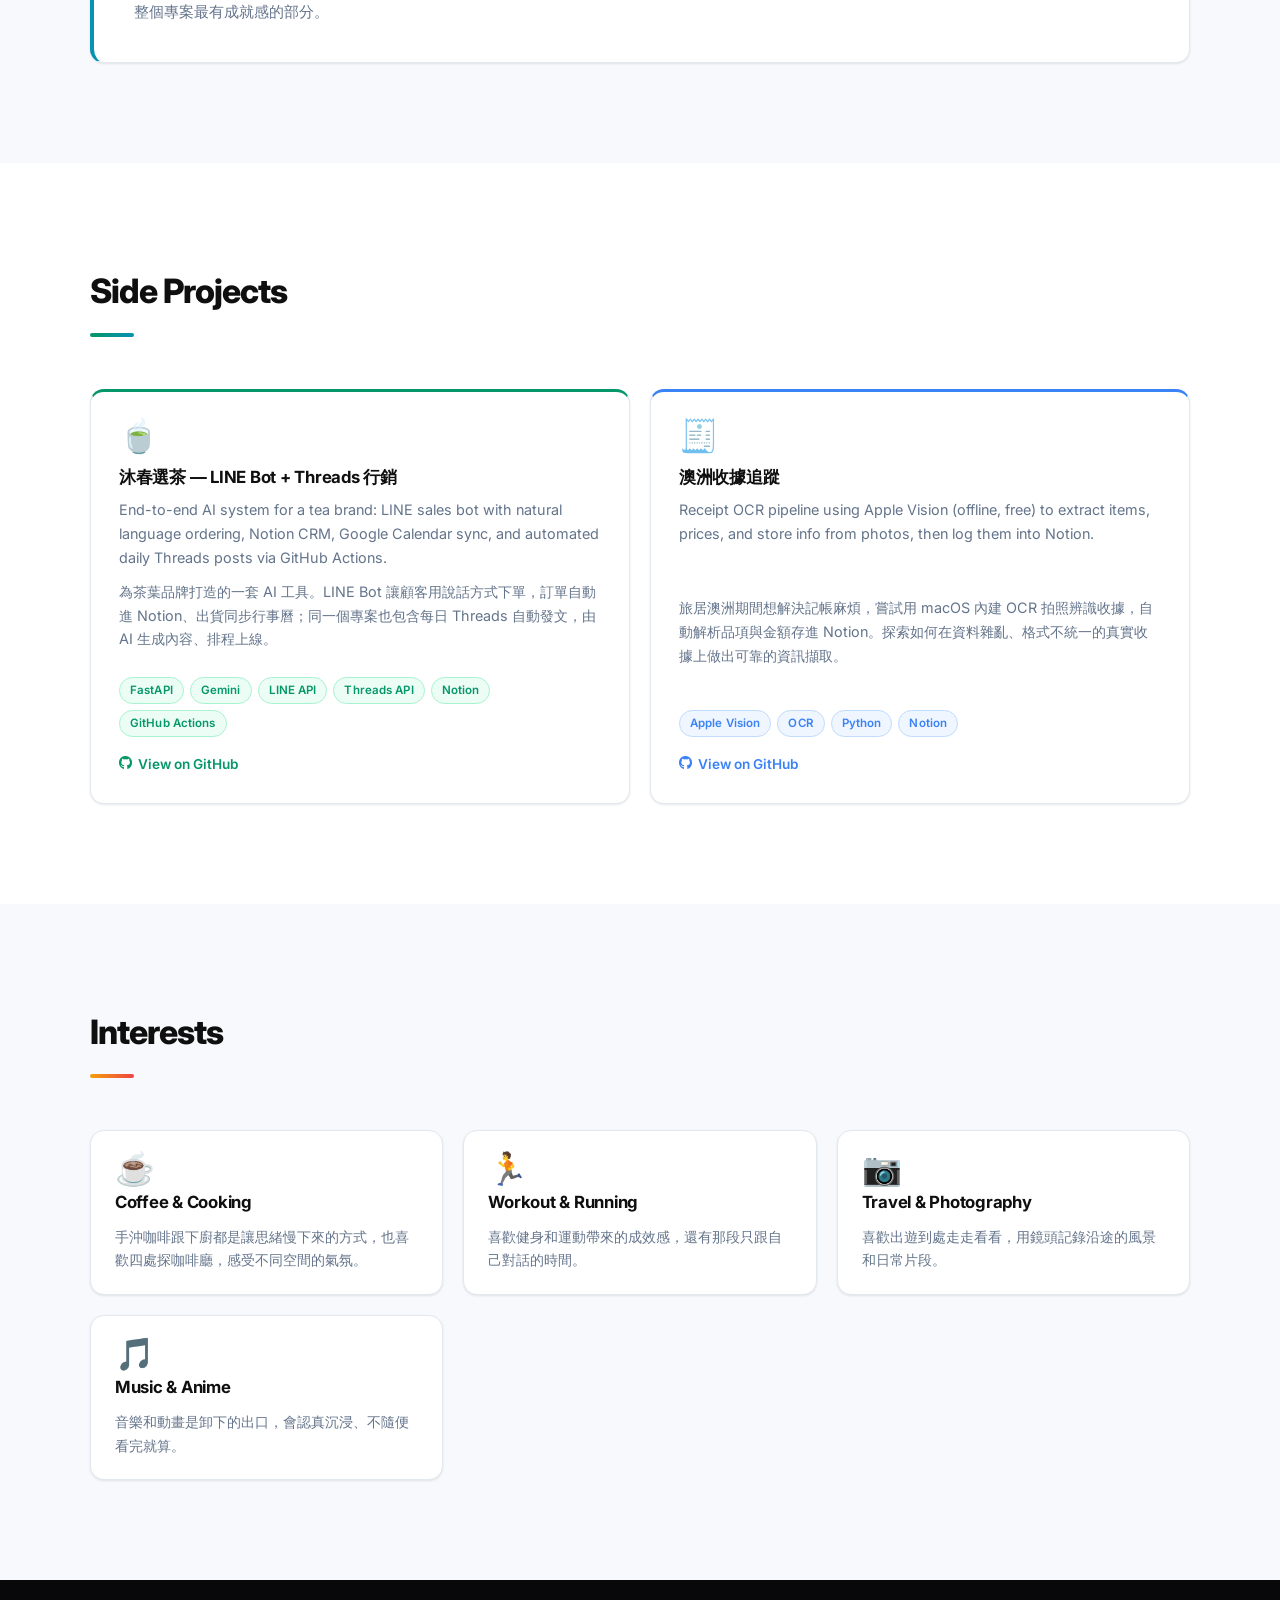
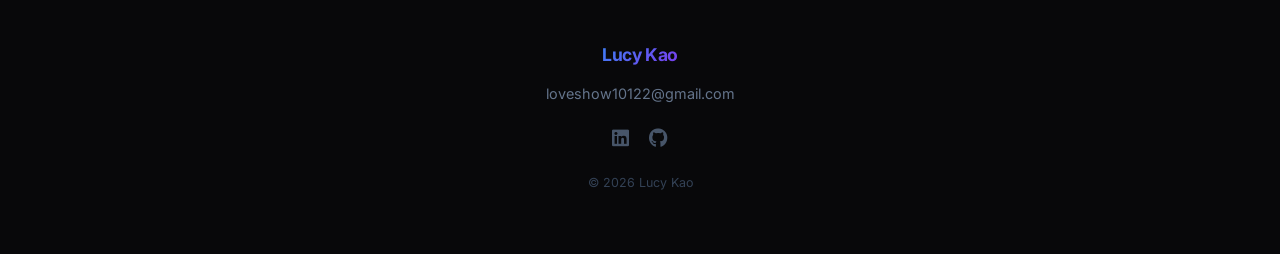
==== commit d11025f8: "Hero：更新地點為台灣 Co-Authored-By: Claude Sonnet 4.6 <noreply@anthropic.com>" ====
--- a/index.html
+++ b/index.html
@@ -42,7 +42,7 @@
                 <span class="hero-badge">Available for opportunities</span>
                 <h1>Lucy Kao</h1>
                 <p class="hero-title">AI Engineer · Product Builder</p>
-                <p class="hero-bio">Building end-to-end AI systems — from computer vision models in smart manufacturing to LLM-powered products. Currently in Melbourne, open to AI engineering roles in Taiwan.</p>
+                <p class="hero-bio">Building end-to-end AI systems — from computer vision models in smart manufacturing to LLM-powered products. Based in Taiwan, open to AI engineering roles.</p>
                 <div class="hero-links">
                     <a href="mailto:loveshow10122@gmail.com" class="btn-primary">
                         <i class="fas fa-envelope"></i> Get in touch
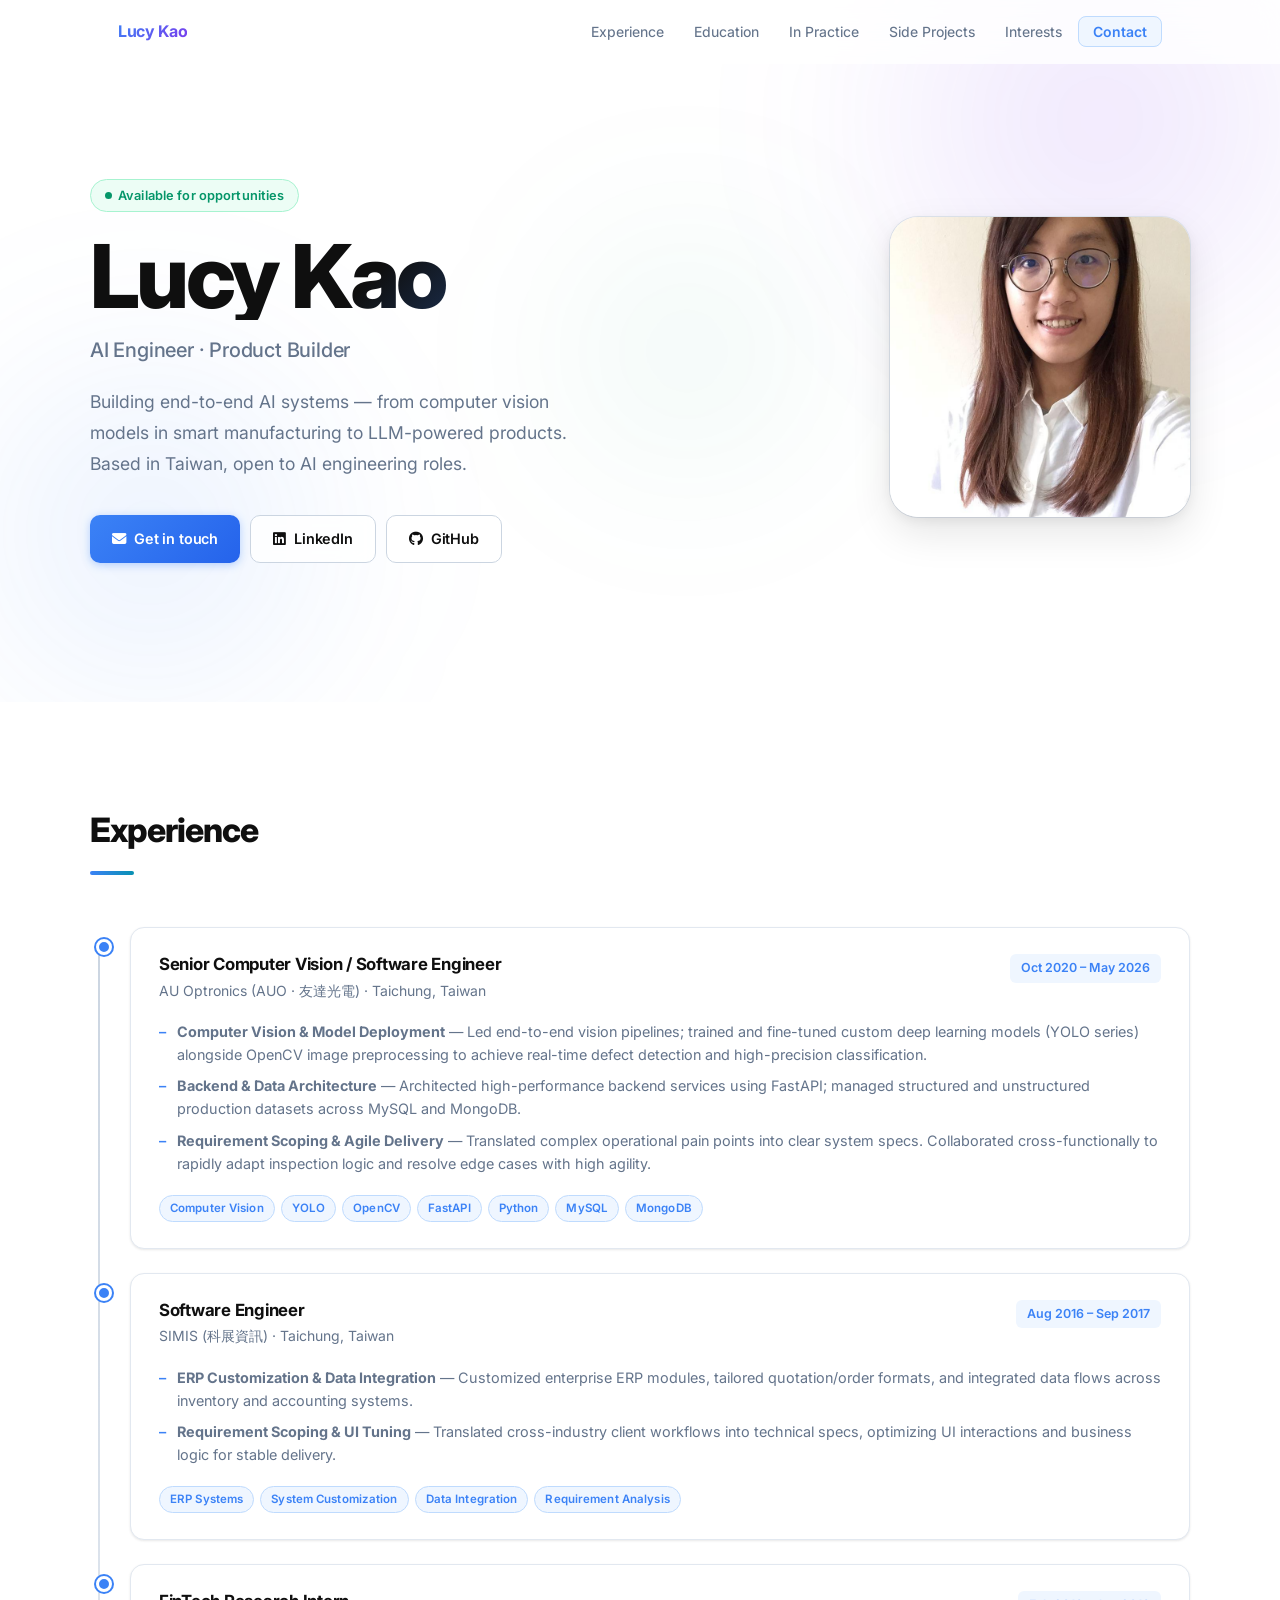
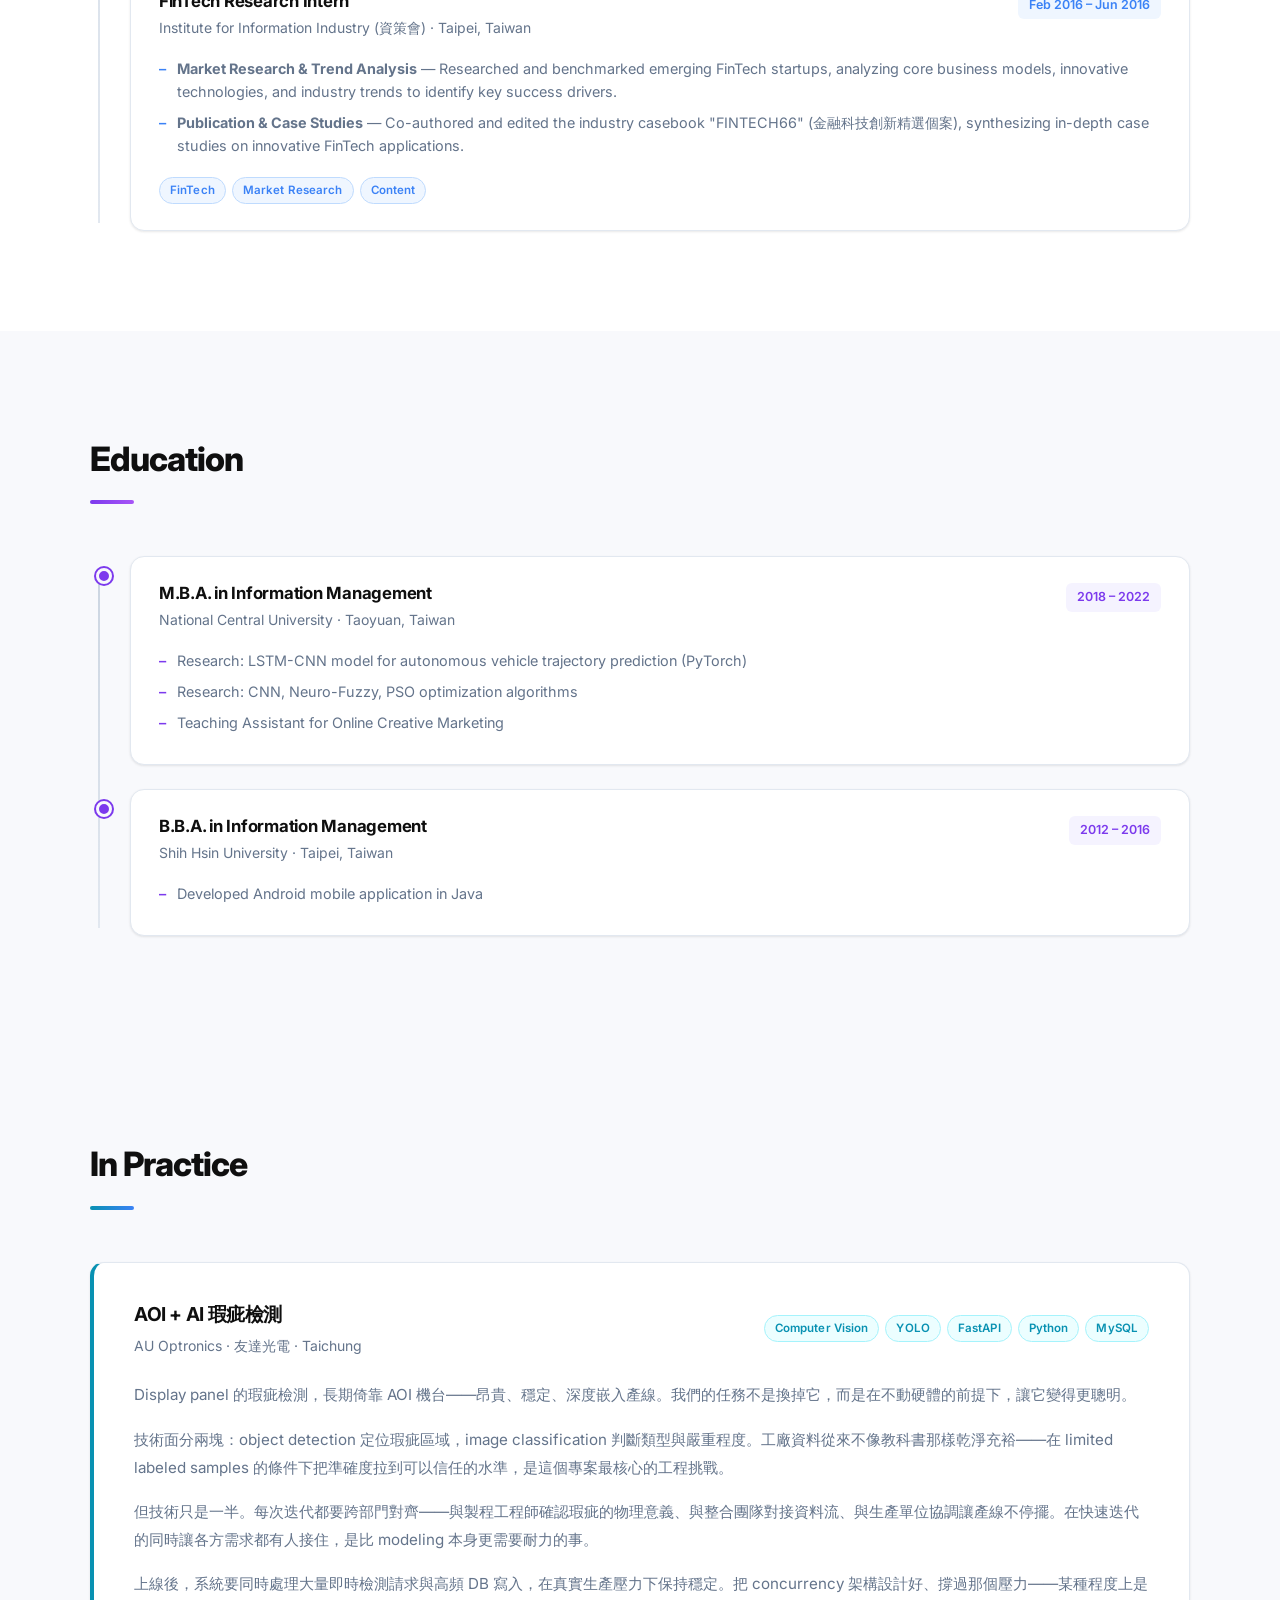
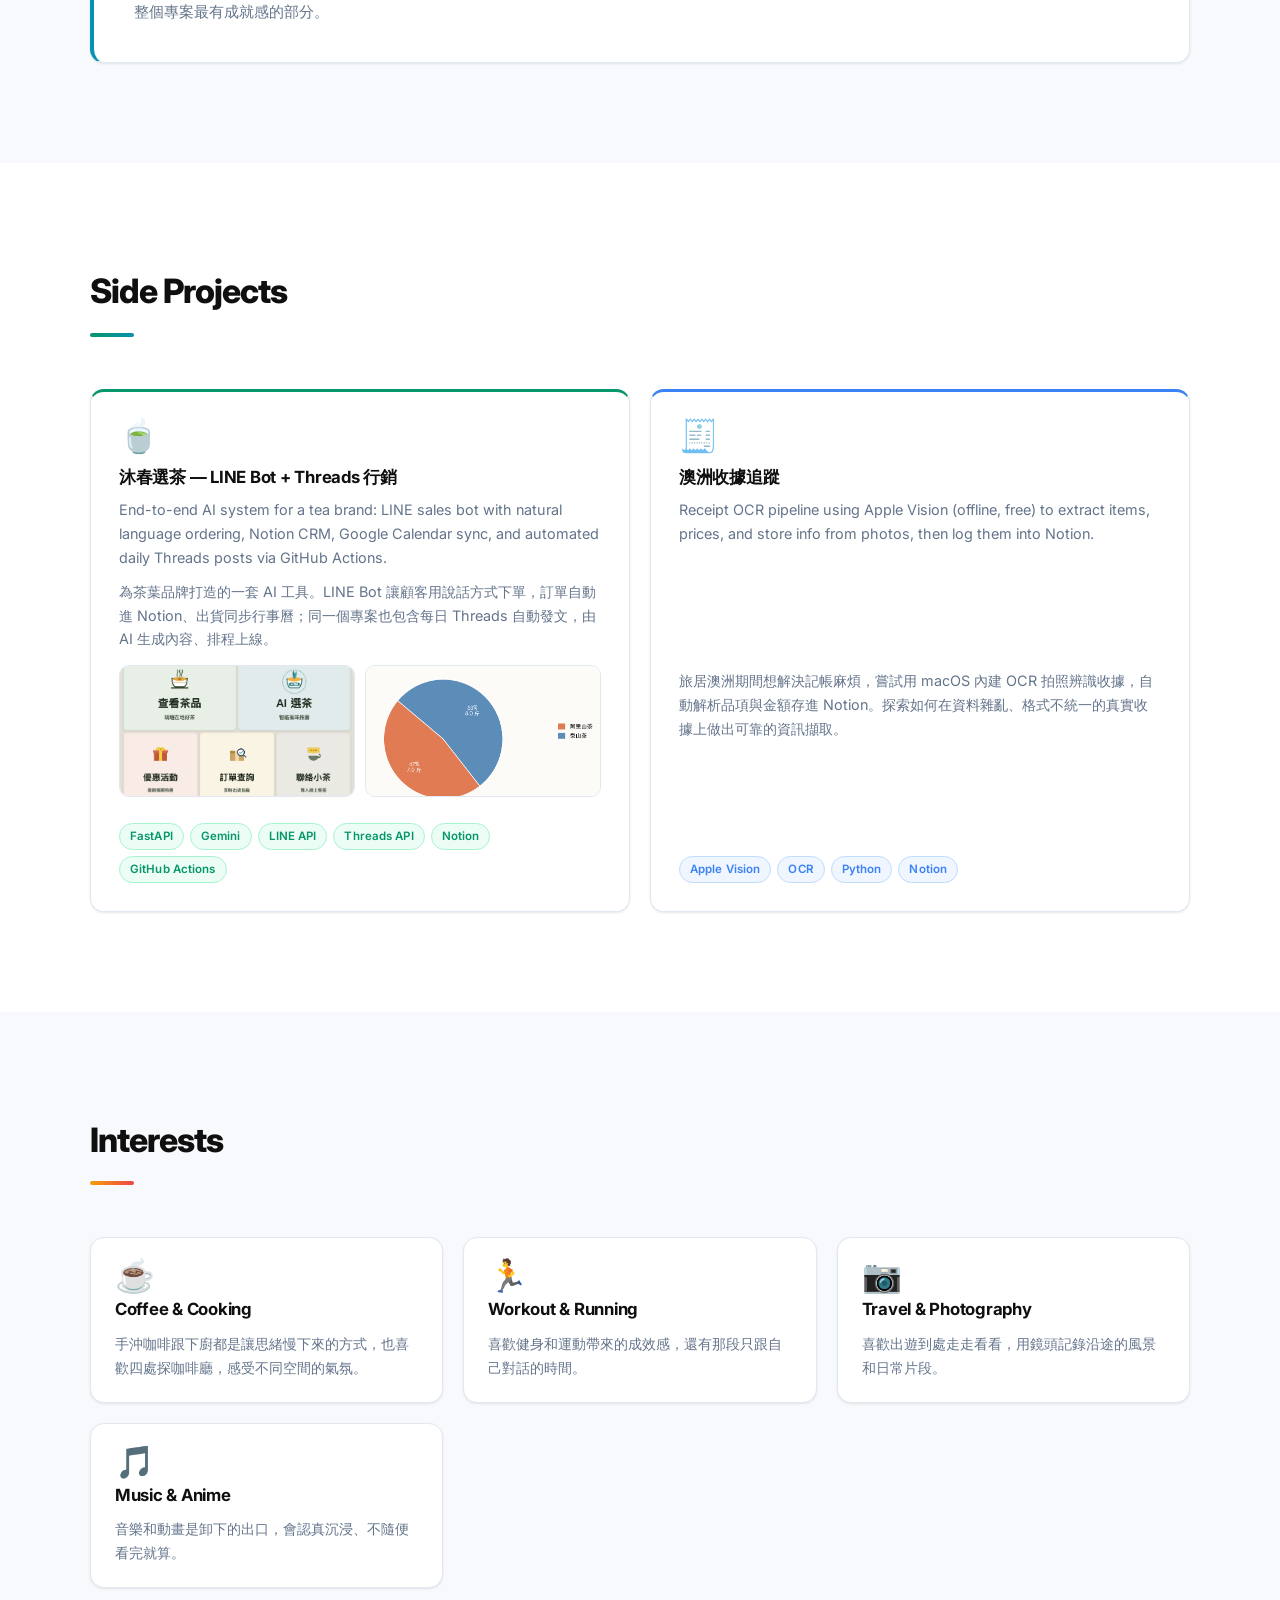
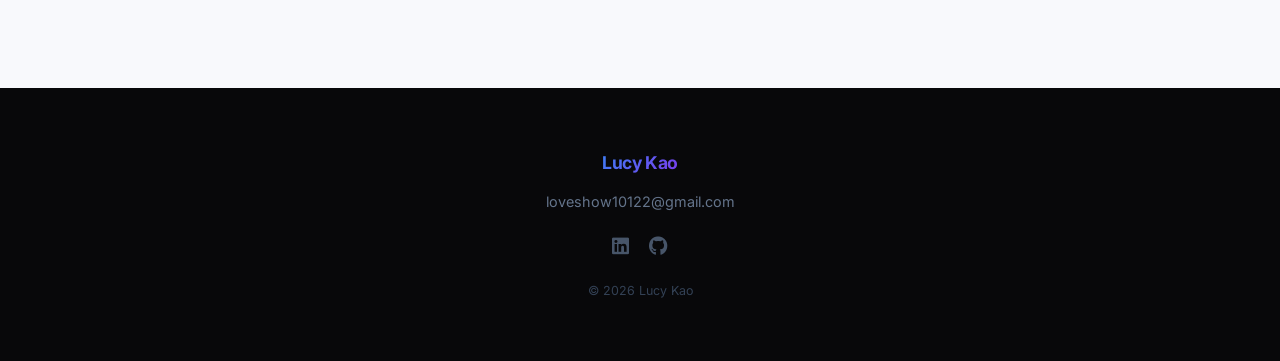
==== commit dc294d39: "Side Projects 改用截圖展示，移除已改為 private 的 repo 連結" ====
--- a/index.html
+++ b/index.html
@@ -226,6 +226,14 @@
                     <h3>沐春選茶 — LINE Bot + Threads 行銷</h3>
                     <p>End-to-end AI system for a tea brand: LINE sales bot with natural language ordering, Notion CRM, Google Calendar sync, and automated daily Threads posts via GitHub Actions.</p>
                     <p>為茶葉品牌打造的一套 AI 工具。LINE Bot 讓顧客用說話方式下單，訂單自動進 Notion、出貨同步行事曆；同一個專案也包含每日 Threads 自動發文，由 AI 生成內容、排程上線。</p>
+                    <div class="card-shots">
+                        <a href="assets/img/projects/line-tea-bot-menu.png" target="_blank">
+                            <img src="assets/img/projects/line-tea-bot-menu.png" alt="LINE Bot Rich Menu">
+                        </a>
+                        <a href="assets/img/projects/line-tea-bot-chart.png" target="_blank">
+                            <img src="assets/img/projects/line-tea-bot-chart.png" alt="購買喜好分析圖表">
+                        </a>
+                    </div>
                     <div class="tag-list">
                         <span class="tag">FastAPI</span>
                         <span class="tag">Gemini</span>
@@ -234,9 +242,6 @@
                         <span class="tag">Notion</span>
                         <span class="tag">GitHub Actions</span>
                     </div>
-                    <a href="https://github.com/highlight35/line-tea-bot" target="_blank" class="card-link">
-                        <i class="fab fa-github"></i> View on GitHub
-                    </a>
                 </div>
 
                 <div class="card card-blue">
@@ -250,9 +255,6 @@
                         <span class="tag">Python</span>
                         <span class="tag">Notion</span>
                     </div>
-                    <a href="https://github.com/highlight35/aus-receipt-tracker" target="_blank" class="card-link">
-                        <i class="fab fa-github"></i> View on GitHub
-                    </a>
                 </div>
 
             </div>
--- a/css/styles.css
+++ b/css/styles.css
@@ -614,6 +614,31 @@
     margin-top: 6px;
     transition: opacity .2s;
 }
+
+.card-shots {
+    display: flex;
+    gap: 10px;
+    margin-top: 4px;
+}
+
+.card-shots a {
+    flex: 1;
+    display: block;
+    border-radius: 10px;
+    overflow: hidden;
+    border: 1px solid var(--border);
+    line-height: 0;
+}
+
+.card-shots img {
+    width: 100%;
+    height: 130px;
+    object-fit: cover;
+    display: block;
+    transition: transform .3s;
+}
+
+.card-shots a:hover img { transform: scale(1.05); }
 
 .card-link:hover { opacity: .75; }
 .card-emerald .card-link { color: var(--emerald); }
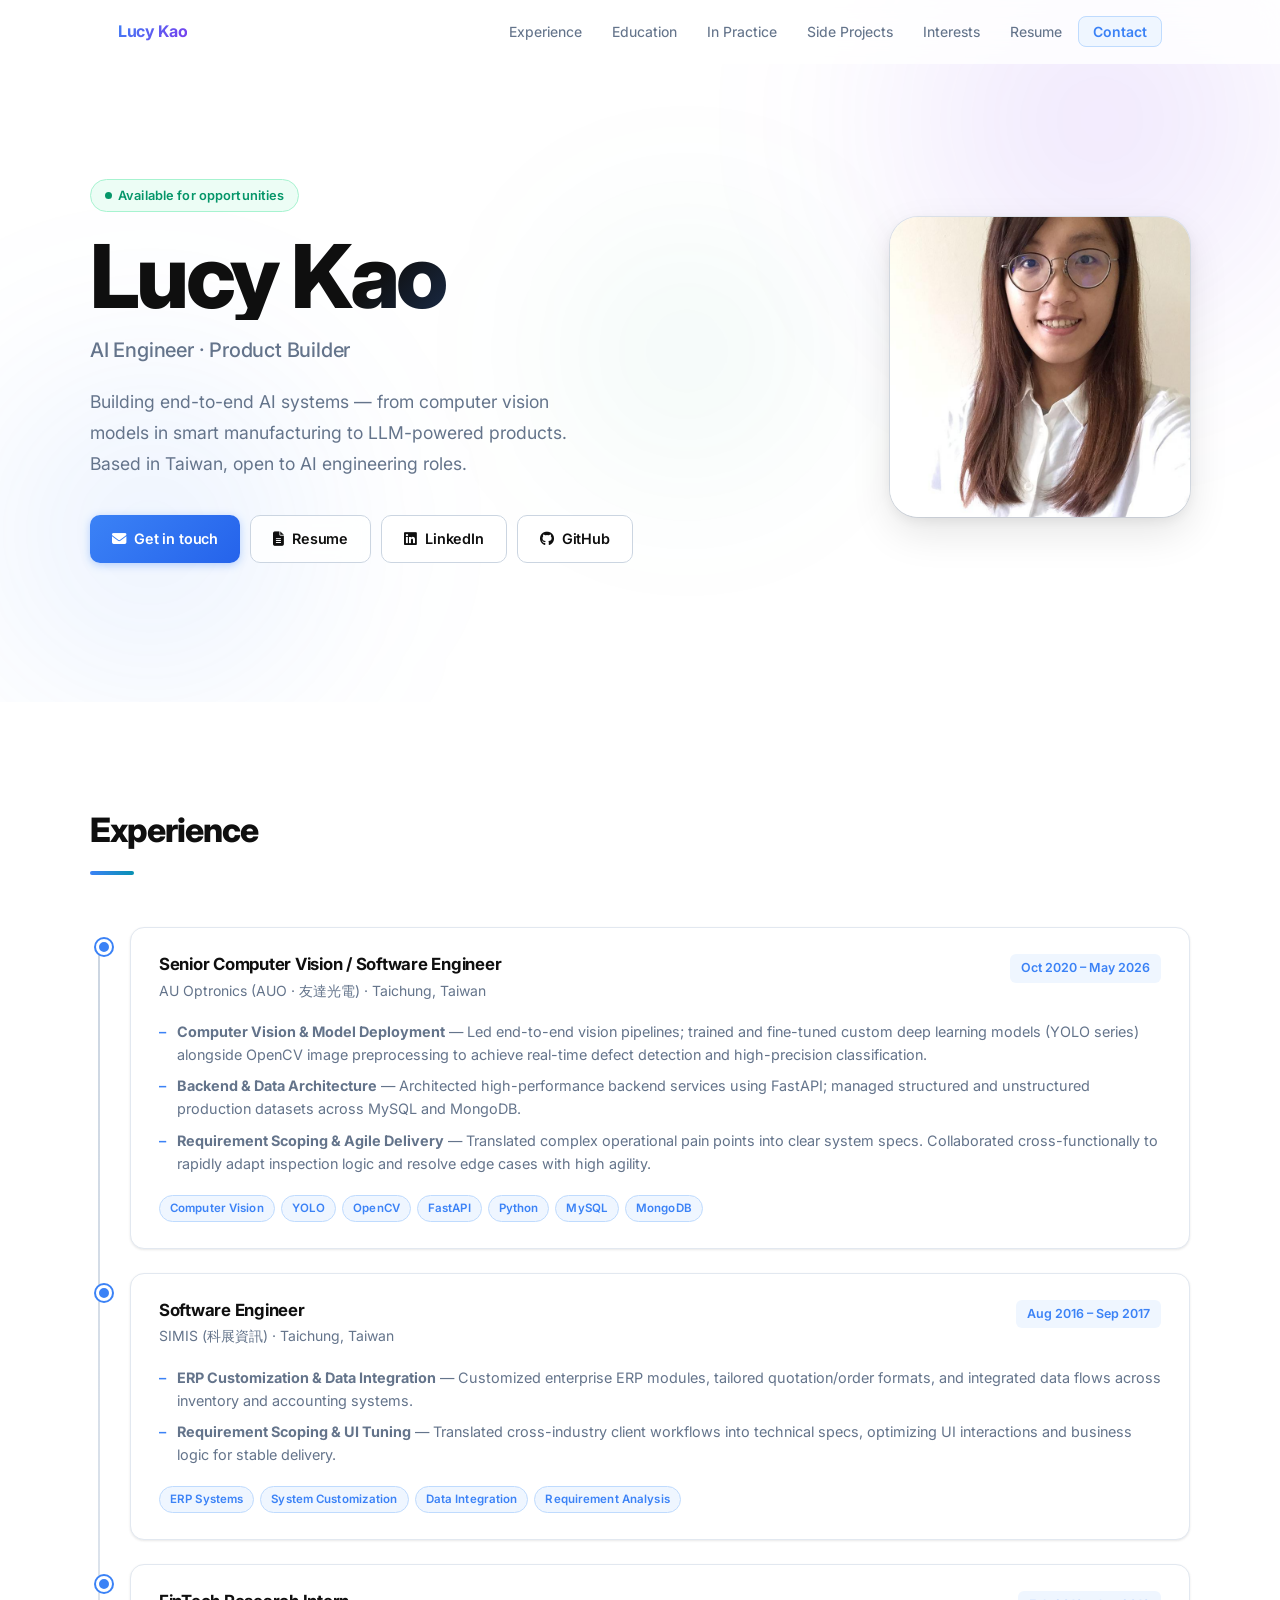
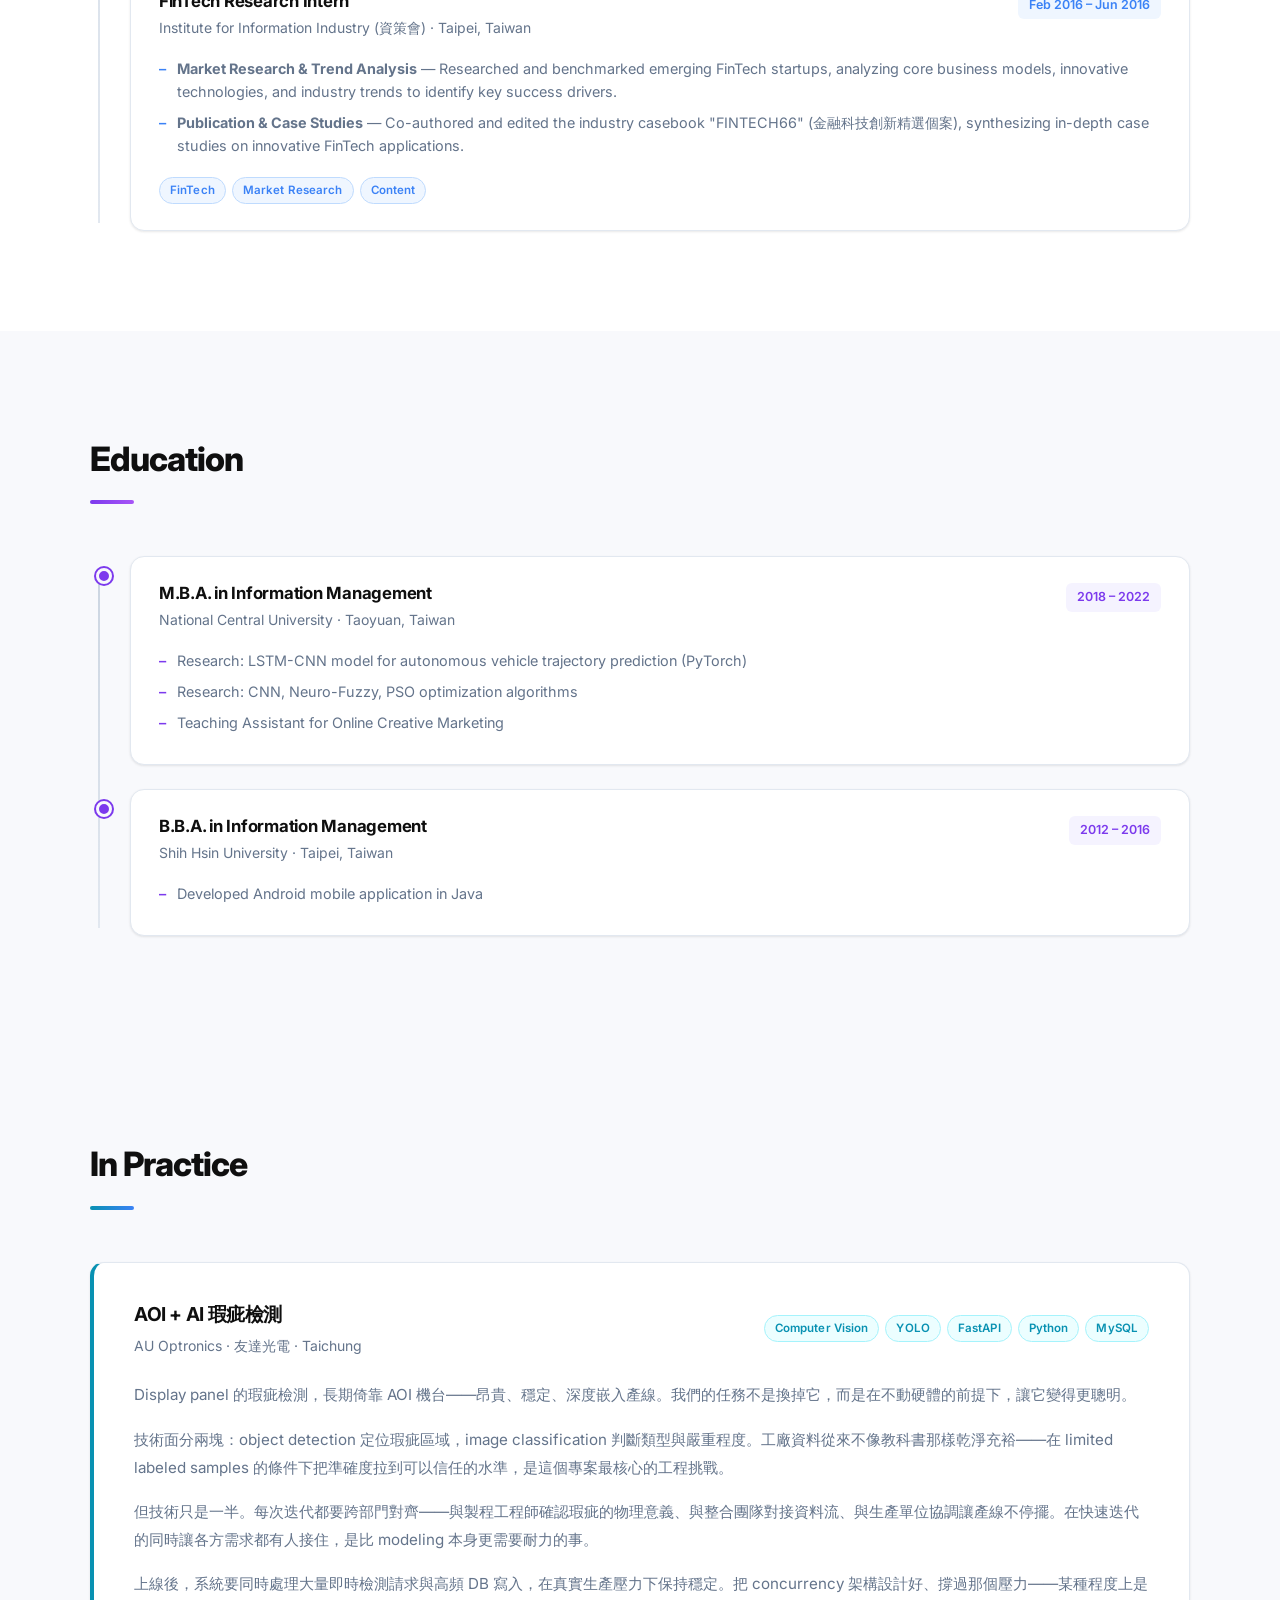
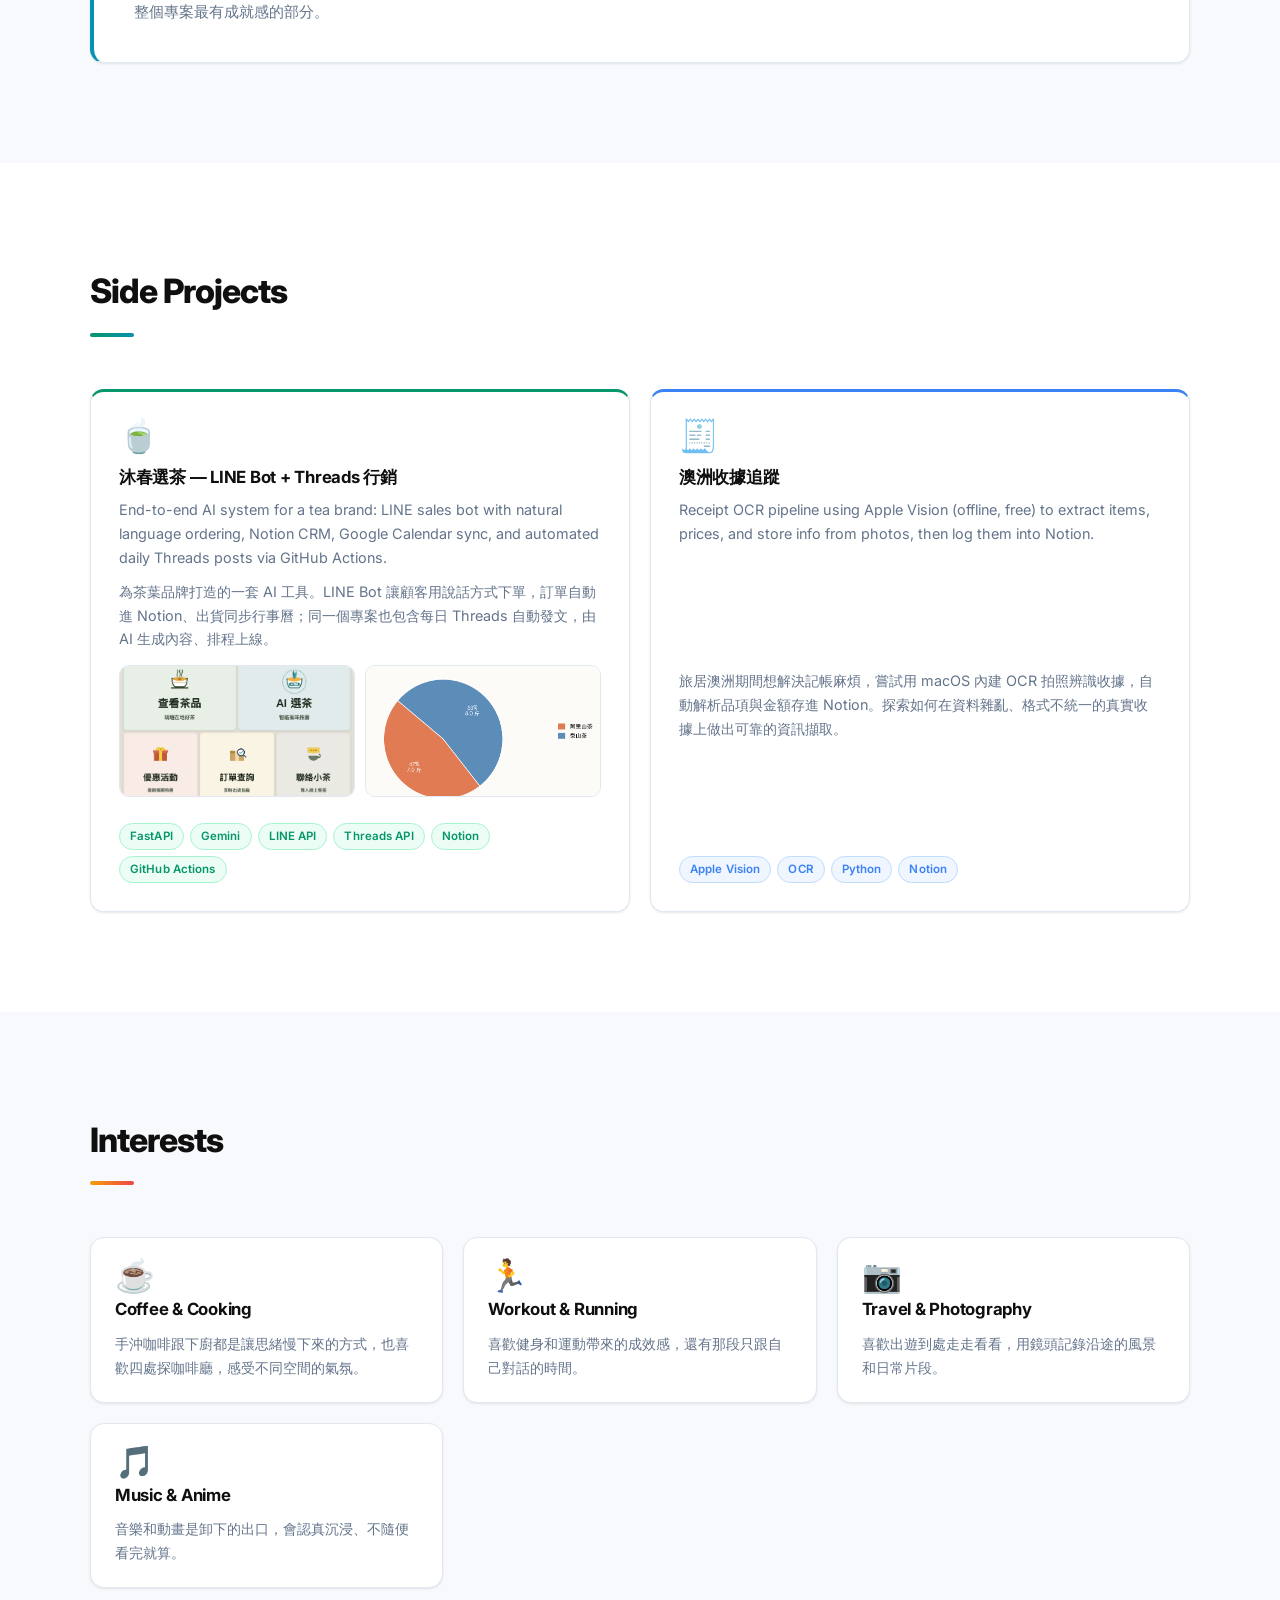
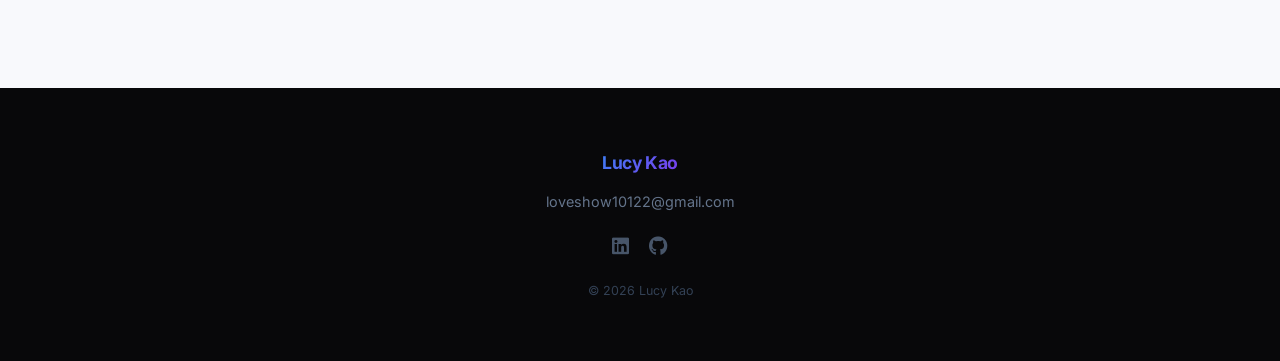
==== commit 317737cb: "新增履歷頁面，中英文版本可切換預覽與下載 導覽列與首頁 Hero 加上 Resume 連結" ====
--- a/index.html
+++ b/index.html
@@ -27,6 +27,7 @@
                 <li><a href="#in-practice">In Practice</a></li>
                 <li><a href="#projects">Side Projects</a></li>
                 <li><a href="#life">Interests</a></li>
+                <li><a href="resume.html">Resume</a></li>
                 <li><a href="mailto:loveshow10122@gmail.com" class="nav-cta">Contact</a></li>
             </ul>
         </div>
@@ -47,6 +48,9 @@
                     <a href="mailto:loveshow10122@gmail.com" class="btn-primary">
                         <i class="fas fa-envelope"></i> Get in touch
                     </a>
+                    <a href="resume.html" class="btn-secondary">
+                        <i class="fas fa-file-lines"></i> Resume
+                    </a>
                     <a href="https://linkedin.com/in/明郡-高-48b385b6/" target="_blank" class="btn-secondary">
                         <i class="fab fa-linkedin"></i> LinkedIn
                     </a>
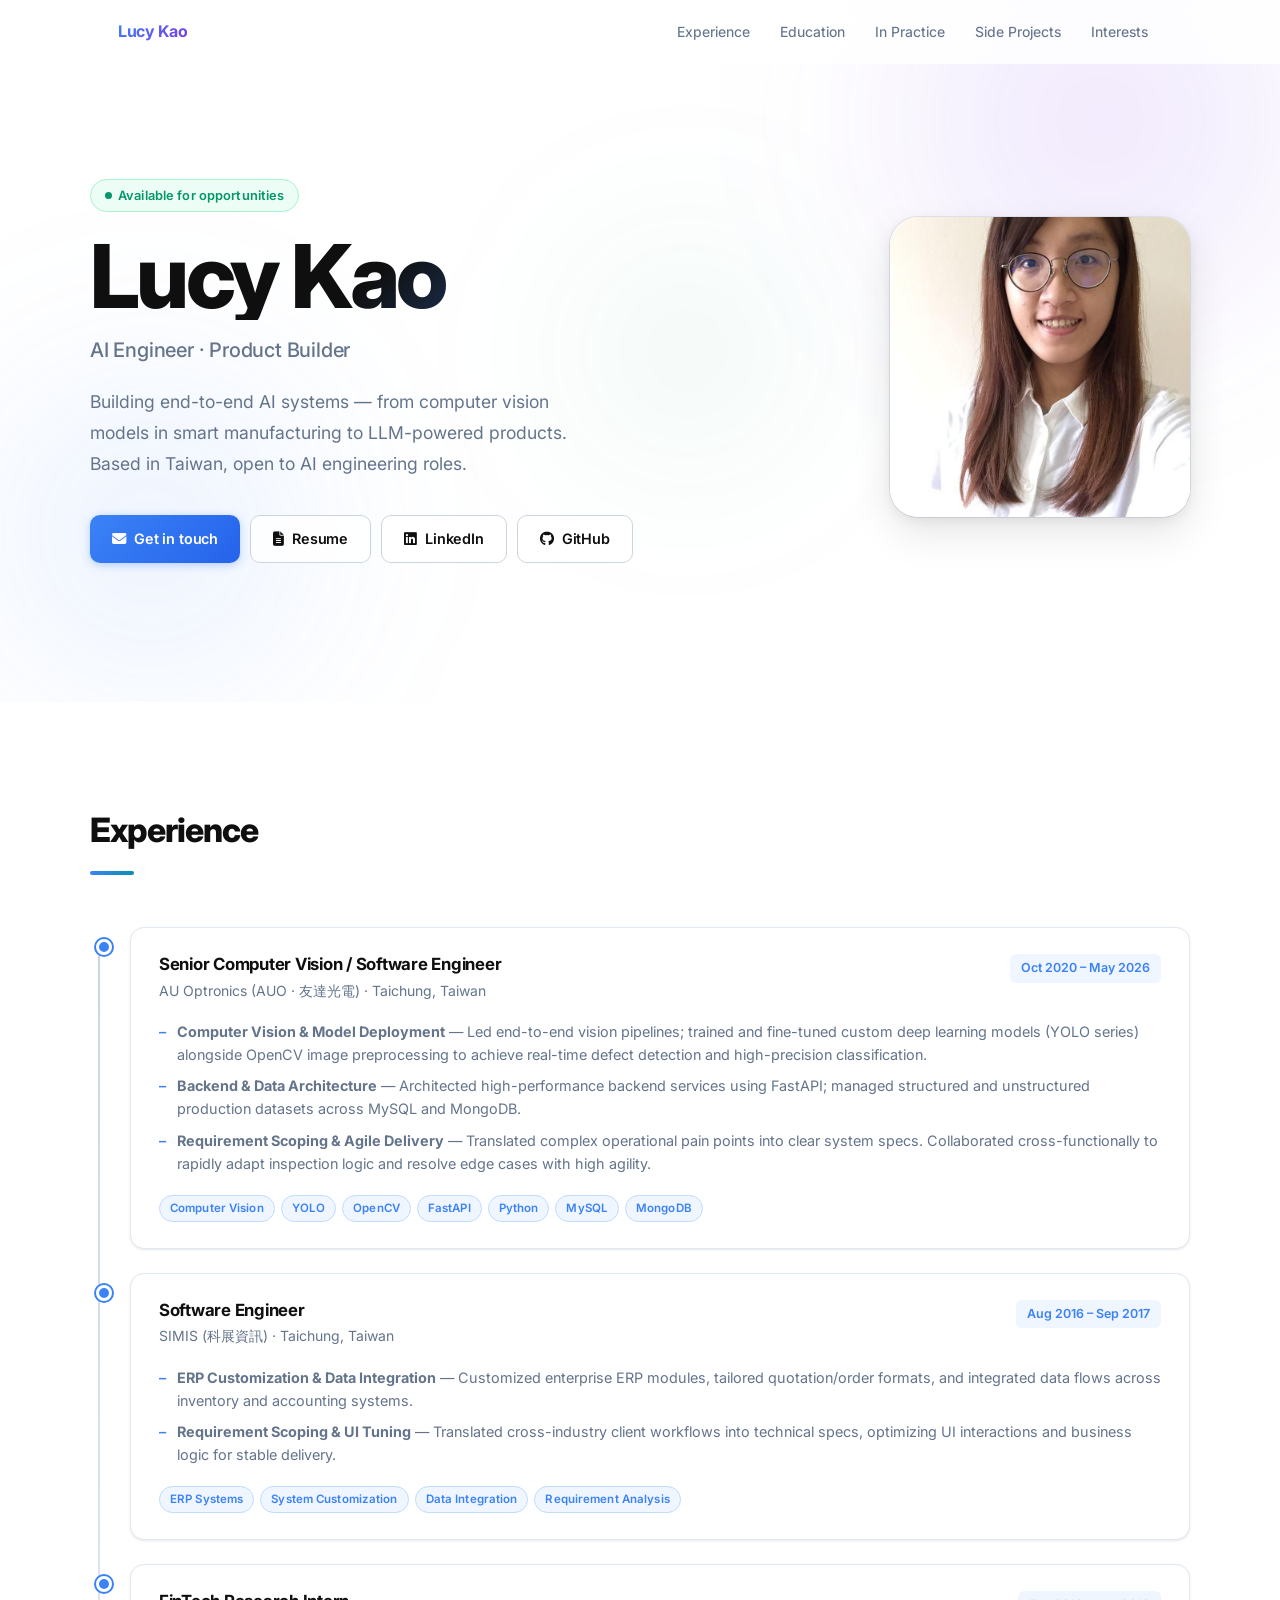
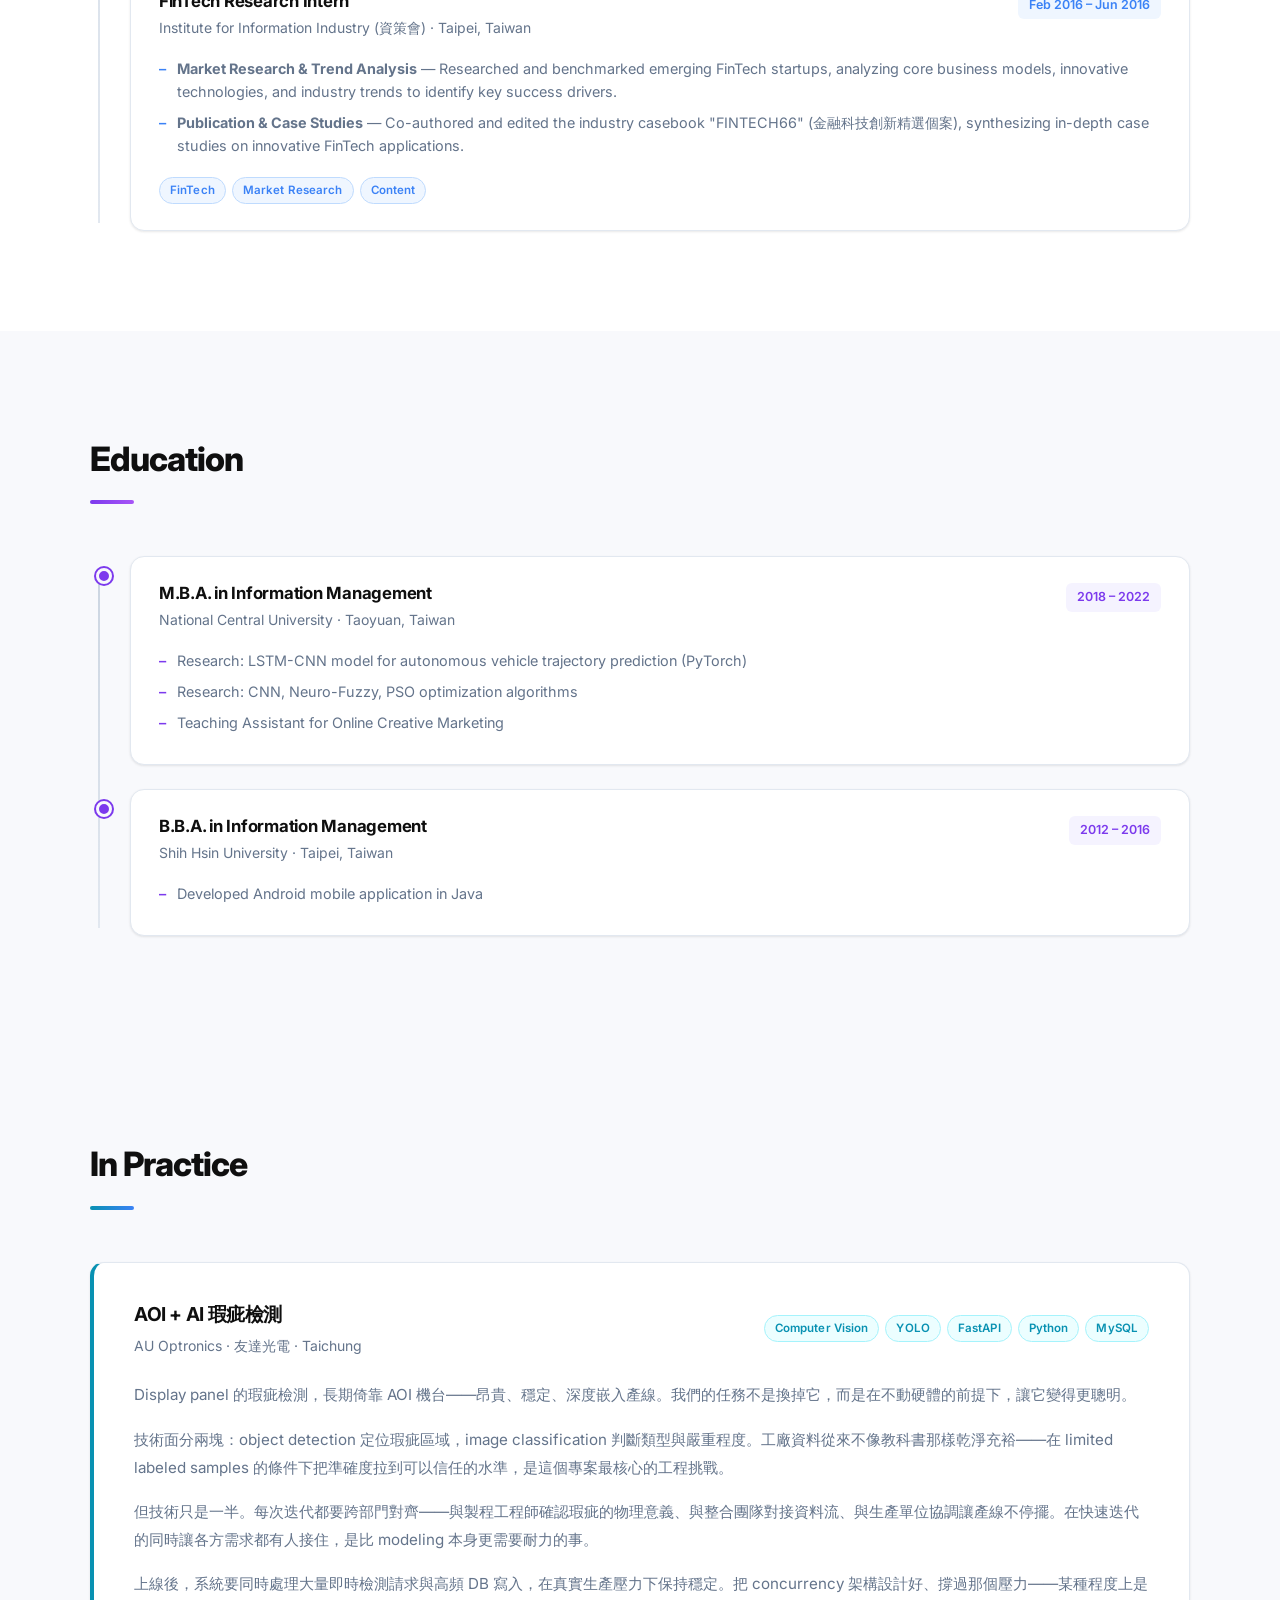
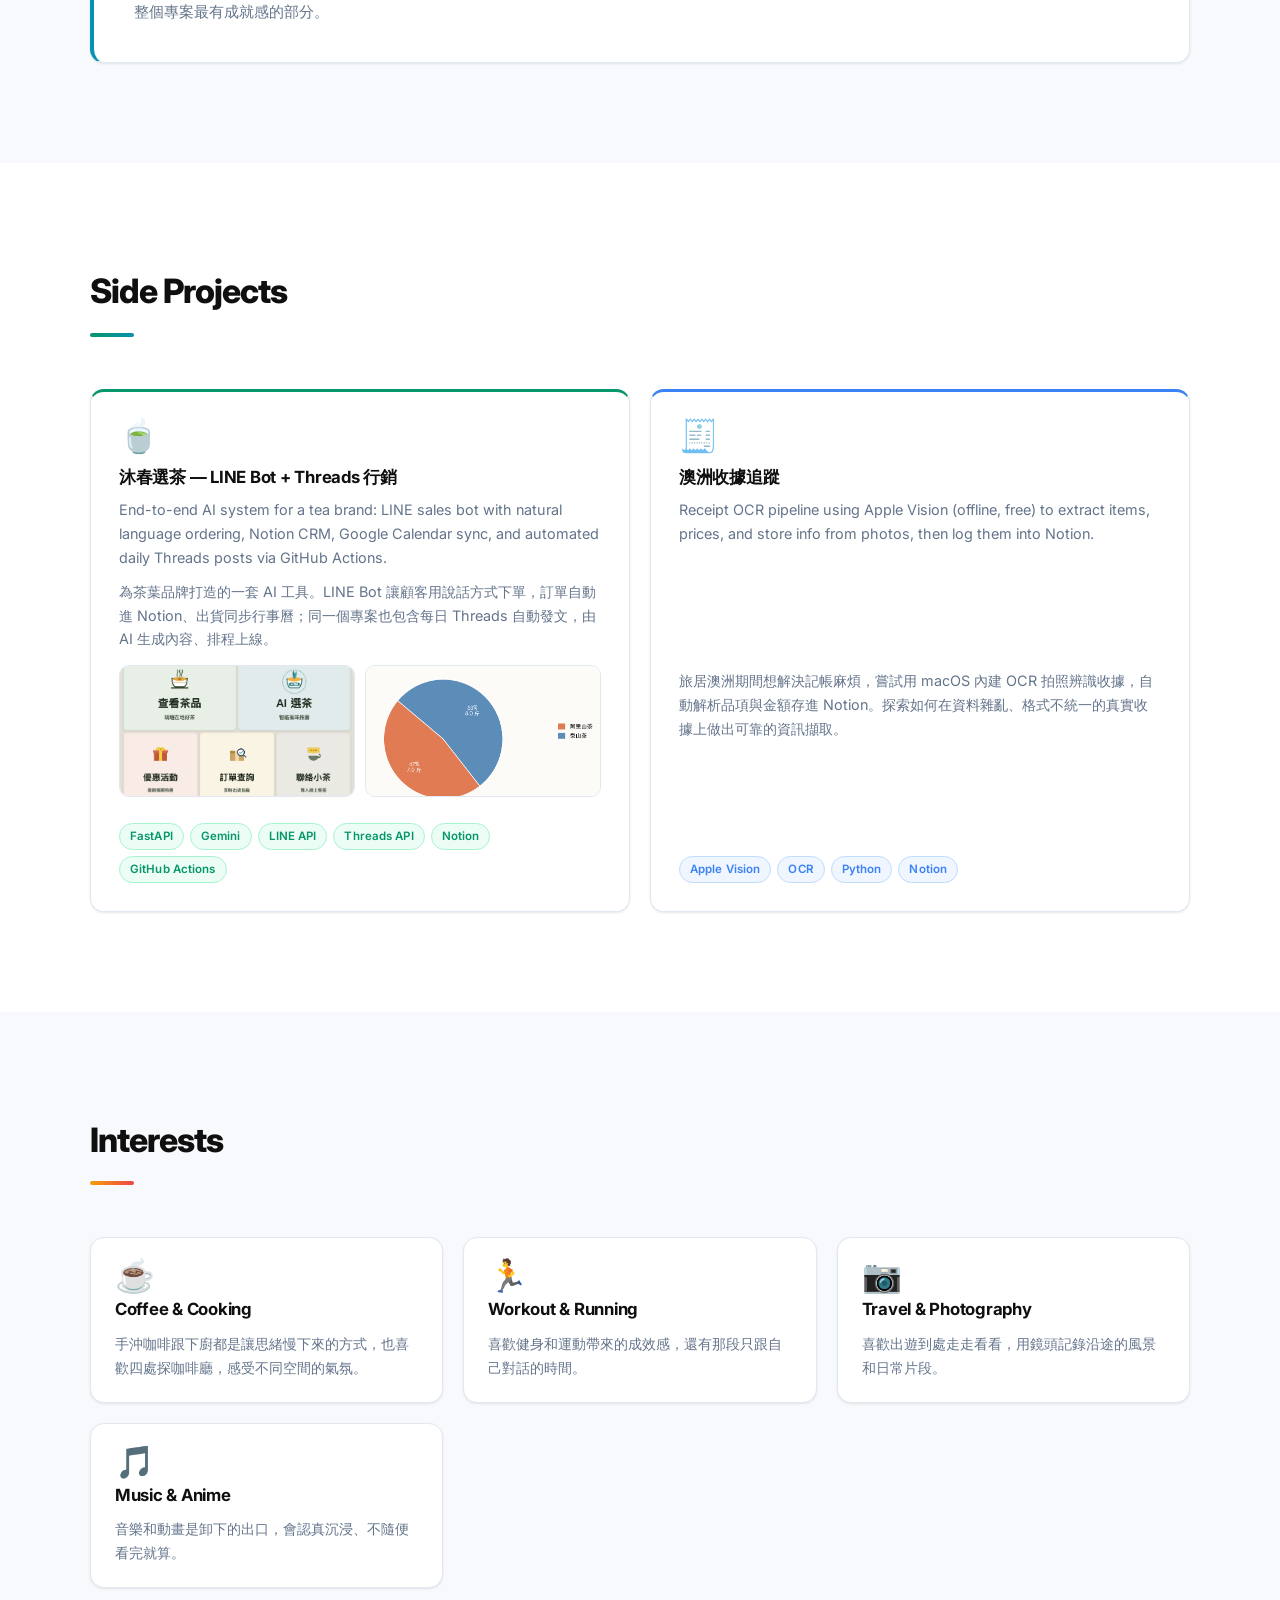
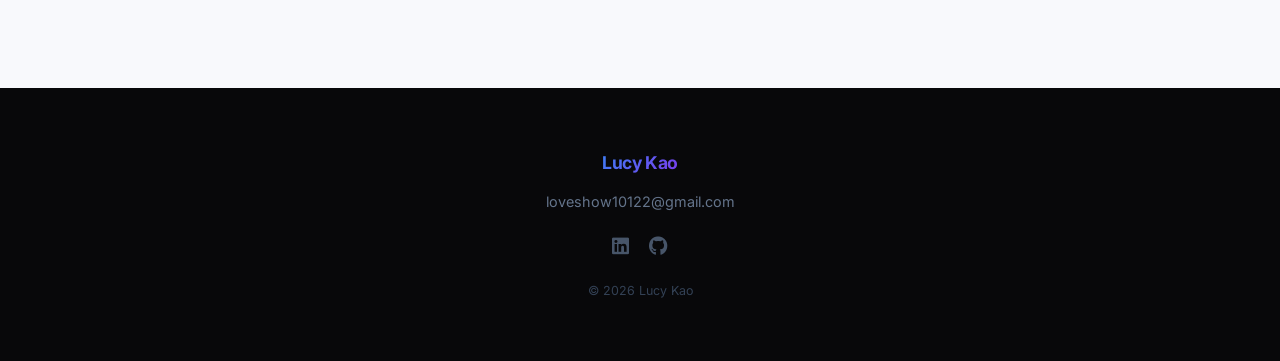
==== commit 0a20f81a: "新增自動日夜主題（跟隨系統設定），並把 Resume/Contact 從導覽列移除，改留在首頁最上方按鈕" ====
--- a/index.html
+++ b/index.html
@@ -27,8 +27,6 @@
                 <li><a href="#in-practice">In Practice</a></li>
                 <li><a href="#projects">Side Projects</a></li>
                 <li><a href="#life">Interests</a></li>
-                <li><a href="resume.html">Resume</a></li>
-                <li><a href="mailto:loveshow10122@gmail.com" class="nav-cta">Contact</a></li>
             </ul>
         </div>
     </nav>
--- a/css/styles.css
+++ b/css/styles.css
@@ -12,15 +12,25 @@
     --blue: #3b82f6;
     --blue-dark: #2563eb;
     --blue-light: #eff6ff;
+    --blue-light-hover: #dbeafe;
+    --blue-border: #bfdbfe;
+    --blue-border-strong: #93c5fd;
     --violet: #7c3aed;
     --violet-light: #f5f3ff;
+    --violet-border: #ddd6fe;
     --emerald: #059669;
     --emerald-light: #ecfdf5;
+    --emerald-border: #a7f3d0;
     --cyan: #0891b2;
     --cyan-light: #ecfeff;
+    --cyan-border: #a5f3fc;
 
     --border: #e2e8f0;
     --border-strong: #cbd5e1;
+
+    --navbar-bg: rgba(255,255,255,0.80);
+    --navbar-bg-mobile: rgba(255,255,255,.97);
+    --btn-secondary-bg: rgba(255,255,255,.8);
 
     --shadow-sm: 0 1px 3px rgba(0,0,0,.06), 0 1px 2px rgba(0,0,0,.04);
     --shadow-md: 0 4px 12px rgba(0,0,0,.08), 0 2px 4px rgba(0,0,0,.05);
@@ -30,6 +40,43 @@
     --radius: 14px;
     --radius-sm: 8px;
     --nav-h: 64px;
+}
+
+@media (prefers-color-scheme: dark) {
+    :root:not([data-theme="light"]) {
+        --bg: #0f1117;
+        --bg-alt: #171a23;
+        --text: #edeff4;
+        --text-muted: #9ca6b8;
+        --text-light: #6b7688;
+
+        --blue: #5b93f5;
+        --blue-dark: #3b76e0;
+        --blue-light: rgba(91,147,245,.14);
+        --blue-light-hover: rgba(91,147,245,.22);
+        --blue-border: rgba(91,147,245,.35);
+        --blue-border-strong: rgba(91,147,245,.55);
+        --violet: #9b7bf0;
+        --violet-light: rgba(155,123,240,.14);
+        --violet-border: rgba(155,123,240,.35);
+        --emerald: #34c495;
+        --emerald-light: rgba(52,196,149,.14);
+        --emerald-border: rgba(52,196,149,.35);
+        --cyan: #38bfdb;
+        --cyan-light: rgba(56,191,219,.14);
+        --cyan-border: rgba(56,191,219,.35);
+
+        --border: #262b38;
+        --border-strong: #3a4152;
+
+        --navbar-bg: rgba(15,17,23,.75);
+        --navbar-bg-mobile: rgba(15,17,23,.97);
+        --btn-secondary-bg: rgba(255,255,255,.05);
+
+        --shadow-sm: 0 1px 3px rgba(0,0,0,.3), 0 1px 2px rgba(0,0,0,.2);
+        --shadow-md: 0 4px 12px rgba(0,0,0,.4), 0 2px 4px rgba(0,0,0,.25);
+        --shadow-lg: 0 16px 40px rgba(0,0,0,.5), 0 4px 12px rgba(0,0,0,.3);
+    }
 }
 
 *, *::before, *::after {
@@ -59,7 +106,7 @@
     right: 0;
     height: var(--nav-h);
     z-index: 1000;
-    background: rgba(255,255,255,0.80);
+    background: var(--navbar-bg);
     backdrop-filter: blur(16px);
     -webkit-backdrop-filter: blur(16px);
     border-bottom: 1px solid transparent;
@@ -118,14 +165,14 @@
 .nav-links .nav-cta {
     color: var(--blue);
     font-weight: 600;
-    border: 1.5px solid #bfdbfe;
+    border: 1.5px solid var(--blue-border);
     background: var(--blue-light);
 }
 
 .nav-links .nav-cta:hover {
-    background: #dbeafe;
+    background: var(--blue-light-hover);
     color: var(--blue-dark);
-    border-color: #93c5fd;
+    border-color: var(--blue-border-strong);
 }
 
 .nav-toggle {
@@ -213,7 +260,7 @@
     font-weight: 600;
     color: var(--emerald);
     background: var(--emerald-light);
-    border: 1px solid #a7f3d0;
+    border: 1px solid var(--emerald-border);
     padding: 5px 14px;
     border-radius: 999px;
     margin-bottom: 20px;
@@ -240,7 +287,7 @@
     line-height: 1.0;
     letter-spacing: -0.04em;
     margin-bottom: 14px;
-    background: linear-gradient(135deg, #0f0f0f 40%, var(--blue) 100%);
+    background: linear-gradient(135deg, var(--text) 40%, var(--blue) 100%);
     -webkit-background-clip: text;
     -webkit-text-fill-color: transparent;
     background-clip: text;
@@ -302,12 +349,12 @@
 .btn-secondary {
     border: 1.5px solid var(--border-strong);
     color: var(--text);
-    background: rgba(255,255,255,.8);
+    background: var(--btn-secondary-bg);
     backdrop-filter: blur(8px);
 }
 
 .btn-secondary:hover {
-    border-color: #94a3b8;
+    border-color: var(--text-light);
     background: var(--bg-alt);
     transform: translateY(-2px);
     box-shadow: var(--shadow-sm);
@@ -499,8 +546,8 @@
 }
 
 /* Inherit tag colors per section */
-#experience .tag { color: var(--blue); background: var(--blue-light); border: 1px solid #bfdbfe; }
-#education  .tag { color: var(--violet); background: var(--violet-light); border: 1px solid #ddd6fe; }
+#experience .tag { color: var(--blue); background: var(--blue-light); border: 1px solid var(--blue-border); }
+#education  .tag { color: var(--violet); background: var(--violet-light); border: 1px solid var(--violet-border); }
 
 /* ===========================
    In Practice
@@ -547,7 +594,7 @@
 
 .practice-body p:last-child { margin-bottom: 0; }
 
-#in-practice .tag { color: var(--cyan); background: var(--cyan-light); border: 1px solid #a5f3fc; }
+#in-practice .tag { color: var(--cyan); background: var(--cyan-light); border: 1px solid var(--cyan-border); }
 
 /* ===========================
    Cards (Projects)
@@ -600,9 +647,9 @@
     flex: 1;
 }
 
-.card-emerald .tag { color: var(--emerald); background: var(--emerald-light); border: 1px solid #a7f3d0; }
-.card-blue    .tag { color: var(--blue);    background: var(--blue-light);    border: 1px solid #bfdbfe; }
-.card-violet  .tag { color: var(--violet);  background: var(--violet-light);  border: 1px solid #ddd6fe; }
+.card-emerald .tag { color: var(--emerald); background: var(--emerald-light); border: 1px solid var(--emerald-border); }
+.card-blue    .tag { color: var(--blue);    background: var(--blue-light);    border: 1px solid var(--blue-border); }
+.card-violet  .tag { color: var(--violet);  background: var(--violet-light);  border: 1px solid var(--violet-border); }
 
 .card-link {
     display: inline-flex;
@@ -818,7 +865,7 @@
         top: var(--nav-h);
         left: 0;
         right: 0;
-        background: rgba(255,255,255,.97);
+        background: var(--navbar-bg-mobile);
         backdrop-filter: blur(16px);
         border-bottom: 1px solid var(--border);
         flex-direction: column;
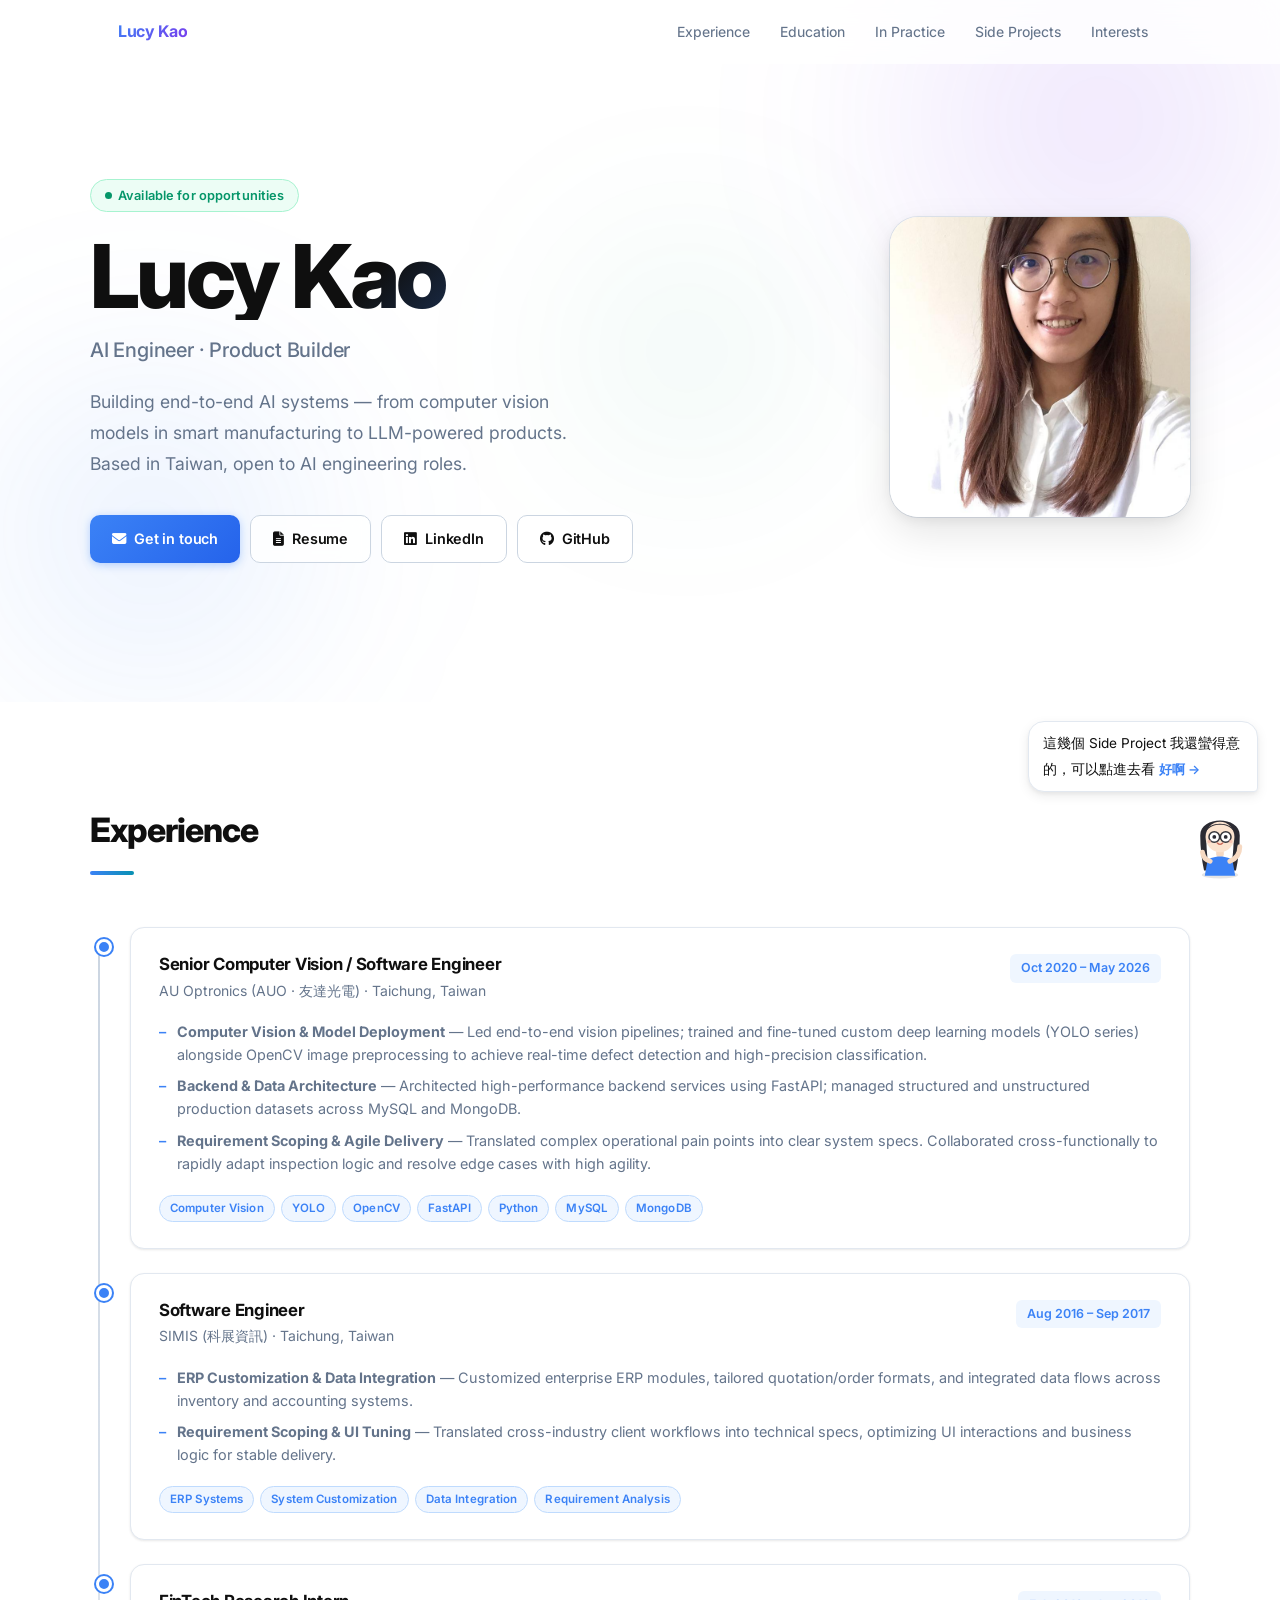
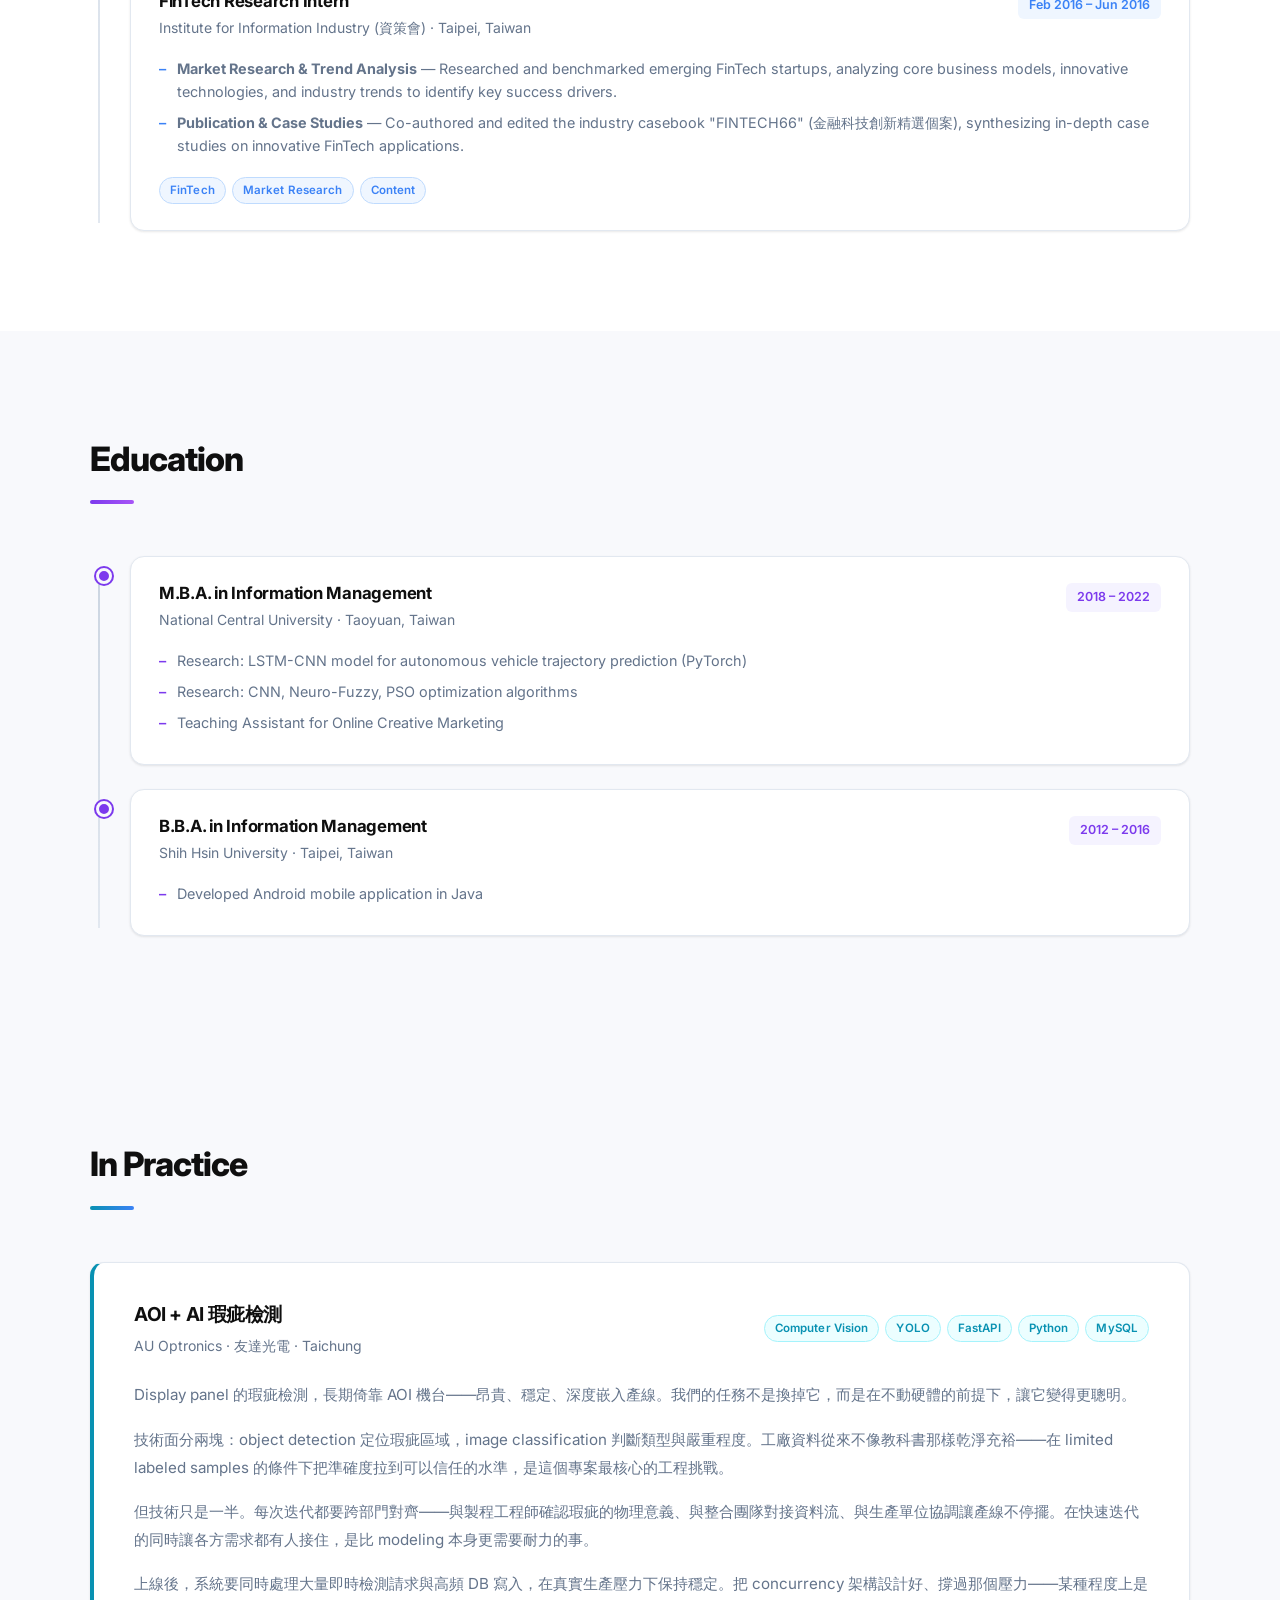
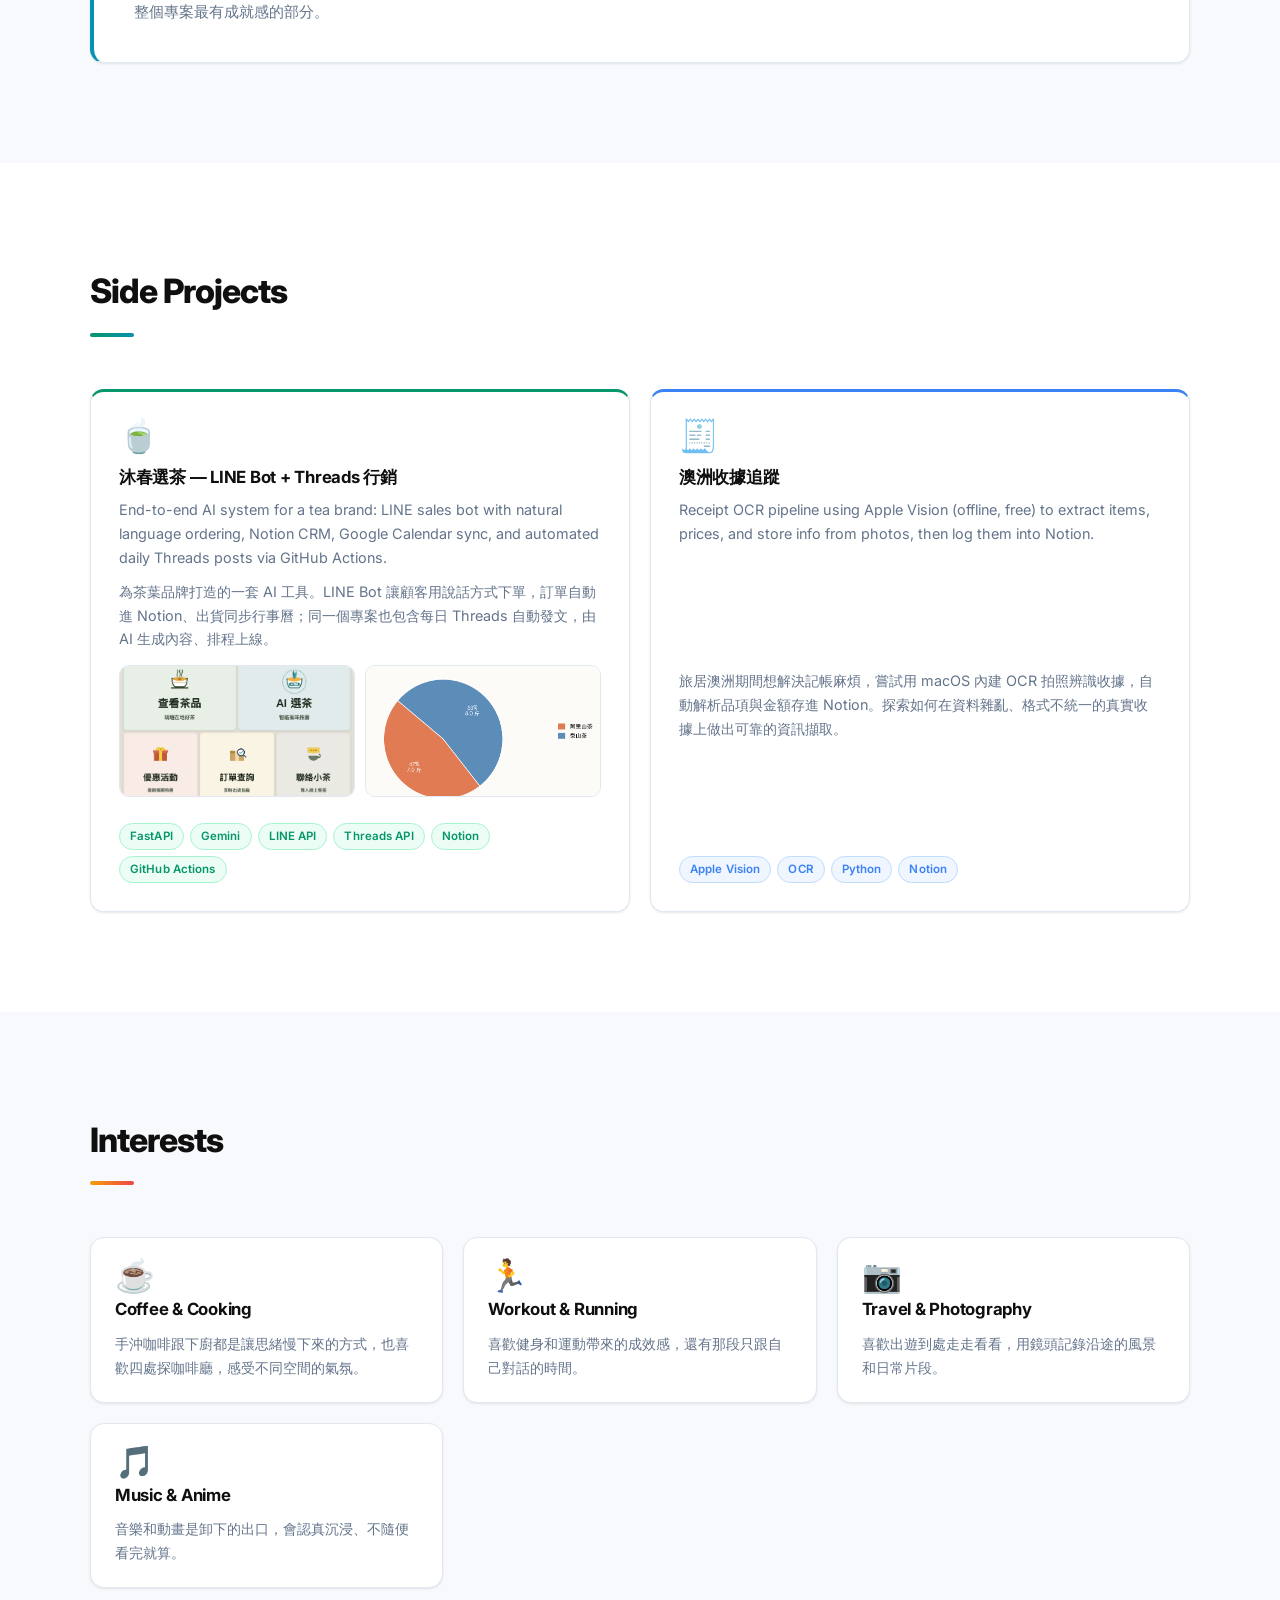
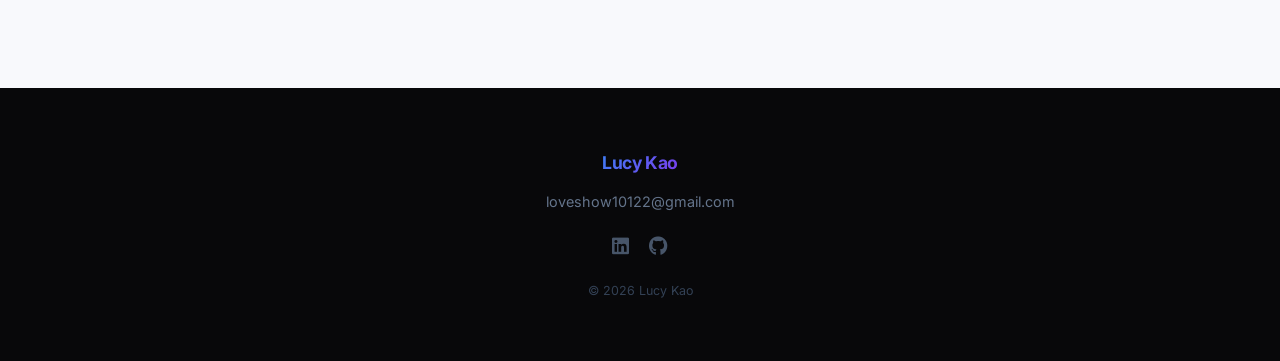
==== commit d004b699: "新增 Q 版導覽角色與 AI 分身聊天：角落小人會引導看履歷/作品，點擊開啟聊天視窗，後端接 OCI 上的 portfolio-chat（Gemini）" ====
--- a/index.html
+++ b/index.html
@@ -11,6 +11,7 @@
     <link href="https://fonts.googleapis.com/css2?family=Inter:wght@300;400;500;600;700&display=swap" rel="stylesheet">
     <link rel="stylesheet" href="https://cdnjs.cloudflare.com/ajax/libs/font-awesome/6.5.0/css/all.min.css">
     <link rel="stylesheet" href="css/styles.css">
+    <link rel="stylesheet" href="css/lucy-buddy.css">
 </head>
 <body>
 
@@ -325,5 +326,6 @@
     </footer>
 
     <script src="js/scripts.js"></script>
+    <script src="js/lucy-buddy.js"></script>
 </body>
 </html>
--- a/css/lucy-buddy.css
+++ b/css/lucy-buddy.css
@@ -0,0 +1,210 @@
+/* ===========================
+   Lucy Buddy — 官網 Q 版導覽角色
+   =========================== */
+#lucy-buddy {
+    position: fixed;
+    right: 22px;
+    bottom: 22px;
+    z-index: 900;
+    display: flex;
+    flex-direction: column;
+    align-items: flex-end;
+    gap: 10px;
+    font-family: var(--font);
+}
+
+#lucy-buddy.hidden { display: none; }
+
+/* 對話泡泡 */
+.lb-bubble {
+    position: relative;
+    max-width: 230px;
+    background: var(--bg);
+    color: var(--text);
+    border: 1px solid var(--border);
+    border-radius: 16px 16px 4px 16px;
+    padding: 11px 14px;
+    font-size: .85rem;
+    line-height: 1.55;
+    box-shadow: var(--shadow-md);
+    opacity: 0;
+    transform: translateY(6px) scale(.96);
+    transition: opacity .25s, transform .25s;
+    pointer-events: none;
+}
+.lb-bubble.show { opacity: 1; transform: translateY(0) scale(1); pointer-events: auto; }
+
+.lb-bubble .lb-bubble-cta {
+    display: inline-block;
+    margin-top: 6px;
+    font-size: .8rem;
+    font-weight: 600;
+    color: var(--blue);
+    cursor: pointer;
+}
+.lb-bubble .lb-bubble-cta:hover { text-decoration: underline; }
+
+/* 角色本體 */
+.lb-avatar {
+    width: 76px;
+    height: 76px;
+    border: none;
+    background: none;
+    padding: 0;
+    cursor: pointer;
+    position: relative;
+    transition: transform .2s;
+    animation: lb-bob 3.4s ease-in-out infinite;
+}
+.lb-avatar:hover { transform: scale(1.06); }
+.lb-avatar:focus-visible { outline: 3px solid var(--blue); outline-offset: 3px; border-radius: 50%; }
+
+.lb-avatar svg { width: 100%; height: 100%; display: block; overflow: visible; }
+
+@keyframes lb-bob {
+    0%, 100% { transform: translateY(0); }
+    50% { transform: translateY(-5px); }
+}
+
+.lb-eye { animation: lb-blink 5s infinite; transform-origin: center; }
+@keyframes lb-blink {
+    0%, 92%, 100% { transform: scaleY(1); }
+    95% { transform: scaleY(.1); }
+}
+
+.lb-arm { transform-origin: 62px 74px; animation: lb-wave 3.4s ease-in-out infinite; }
+@keyframes lb-wave {
+    0%, 60%, 100% { transform: rotate(0deg); }
+    70% { transform: rotate(-22deg); }
+    80% { transform: rotate(-8deg); }
+    90% { transform: rotate(-22deg); }
+}
+
+.lb-close {
+    position: absolute;
+    top: -6px; left: -6px;
+    width: 20px; height: 20px;
+    border-radius: 50%;
+    border: 1px solid var(--border);
+    background: var(--bg);
+    color: var(--text-muted);
+    font-size: 11px;
+    line-height: 1;
+    cursor: pointer;
+    display: none;
+    align-items: center;
+    justify-content: center;
+    box-shadow: var(--shadow-sm);
+}
+#lucy-buddy:hover .lb-close { display: flex; }
+
+/* 聊天視窗 */
+.lb-chat {
+    position: fixed;
+    right: 22px;
+    bottom: 22px;
+    z-index: 950;
+    width: min(360px, calc(100vw - 32px));
+    height: min(520px, calc(100vh - 100px));
+    background: var(--bg);
+    border: 1px solid var(--border);
+    border-radius: 18px;
+    box-shadow: var(--shadow-lg);
+    display: none;
+    flex-direction: column;
+    overflow: hidden;
+}
+.lb-chat.open { display: flex; }
+
+.lb-chat-head {
+    display: flex;
+    align-items: center;
+    gap: 10px;
+    padding: 14px 16px;
+    border-bottom: 1px solid var(--border);
+    background: var(--bg-alt);
+}
+.lb-chat-head .lb-mini { width: 34px; height: 34px; flex-shrink: 0; }
+.lb-chat-head .lb-title { font-weight: 700; font-size: .95rem; }
+.lb-chat-head .lb-sub { font-size: .72rem; color: var(--text-muted); }
+.lb-chat-head .lb-x {
+    margin-left: auto;
+    background: none; border: none; cursor: pointer;
+    font-size: 1.1rem; color: var(--text-muted); line-height: 1;
+    padding: 4px 8px;
+}
+.lb-chat-head .lb-x:hover { color: var(--text); }
+
+.lb-log {
+    flex: 1;
+    overflow-y: auto;
+    padding: 16px;
+    display: flex;
+    flex-direction: column;
+    gap: 10px;
+}
+.lb-msg {
+    max-width: 82%;
+    padding: 9px 13px;
+    border-radius: 14px;
+    font-size: .86rem;
+    line-height: 1.55;
+    white-space: pre-wrap;
+    word-break: break-word;
+}
+.lb-msg.bot { align-self: flex-start; background: var(--bg-alt); border: 1px solid var(--border); border-bottom-left-radius: 4px; }
+.lb-msg.me { align-self: flex-end; background: var(--blue); color: #fff; border-bottom-right-radius: 4px; }
+.lb-msg.typing { color: var(--text-muted); font-style: italic; }
+
+.lb-suggest { display: flex; flex-wrap: wrap; gap: 6px; padding: 0 16px 10px; }
+.lb-suggest button {
+    font-family: var(--font);
+    font-size: .78rem;
+    color: var(--blue);
+    background: var(--blue-light);
+    border: 1px solid var(--blue-border);
+    border-radius: 999px;
+    padding: 5px 11px;
+    cursor: pointer;
+}
+.lb-suggest button:hover { background: var(--blue-light-hover); }
+
+.lb-input-row {
+    display: flex;
+    gap: 8px;
+    padding: 12px 14px;
+    border-top: 1px solid var(--border);
+}
+.lb-input-row input {
+    flex: 1;
+    font-family: var(--font);
+    font-size: .88rem;
+    padding: 9px 12px;
+    border: 1px solid var(--border-strong);
+    border-radius: 10px;
+    background: var(--bg);
+    color: var(--text);
+}
+.lb-input-row input:focus { outline: 2px solid var(--blue); outline-offset: 0; }
+.lb-input-row button {
+    background: var(--blue);
+    color: #fff;
+    border: none;
+    border-radius: 10px;
+    padding: 0 16px;
+    font-weight: 600;
+    cursor: pointer;
+    font-family: var(--font);
+    font-size: .86rem;
+}
+.lb-input-row button:disabled { opacity: .5; cursor: default; }
+
+@media (prefers-reduced-motion: reduce) {
+    .lb-avatar, .lb-eye, .lb-arm { animation: none; }
+}
+
+@media (max-width: 600px) {
+    #lucy-buddy { right: 14px; bottom: 14px; }
+    .lb-bubble { max-width: 190px; }
+    .lb-chat { right: 8px; bottom: 8px; }
+}
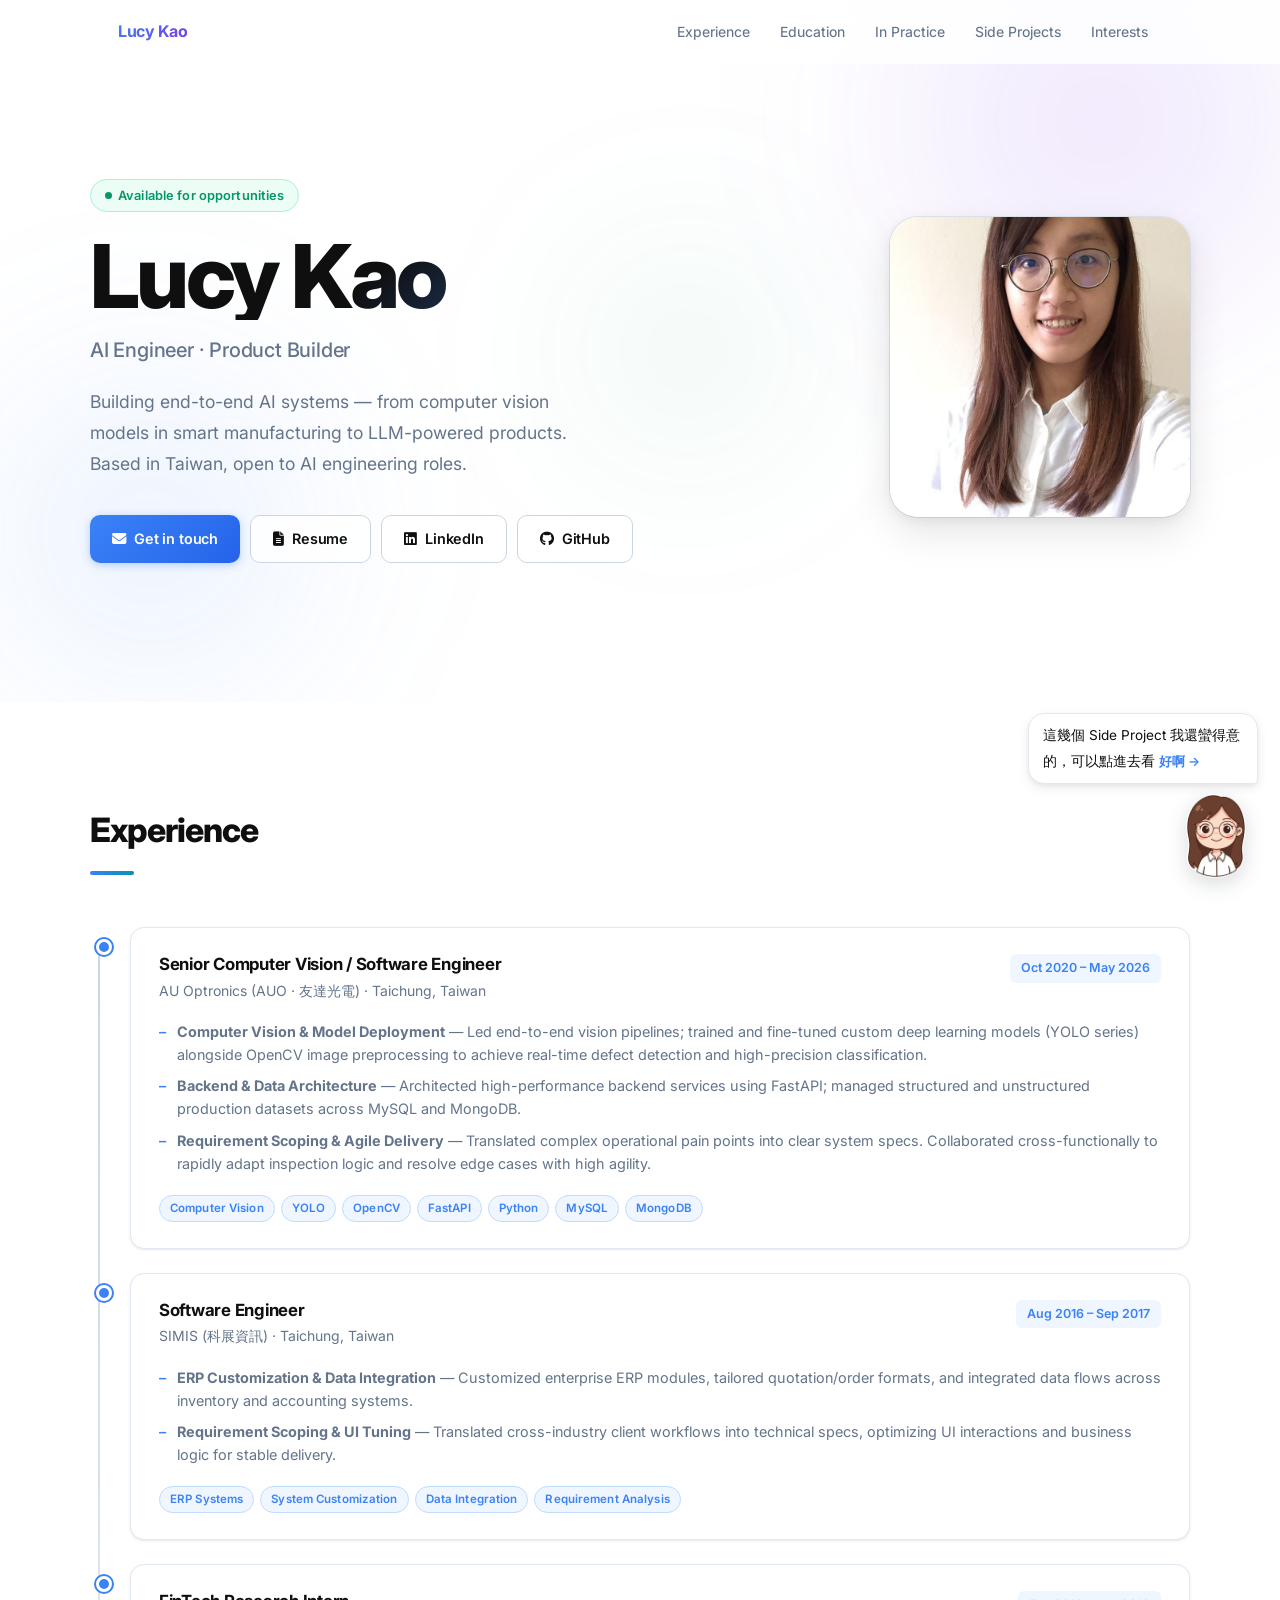
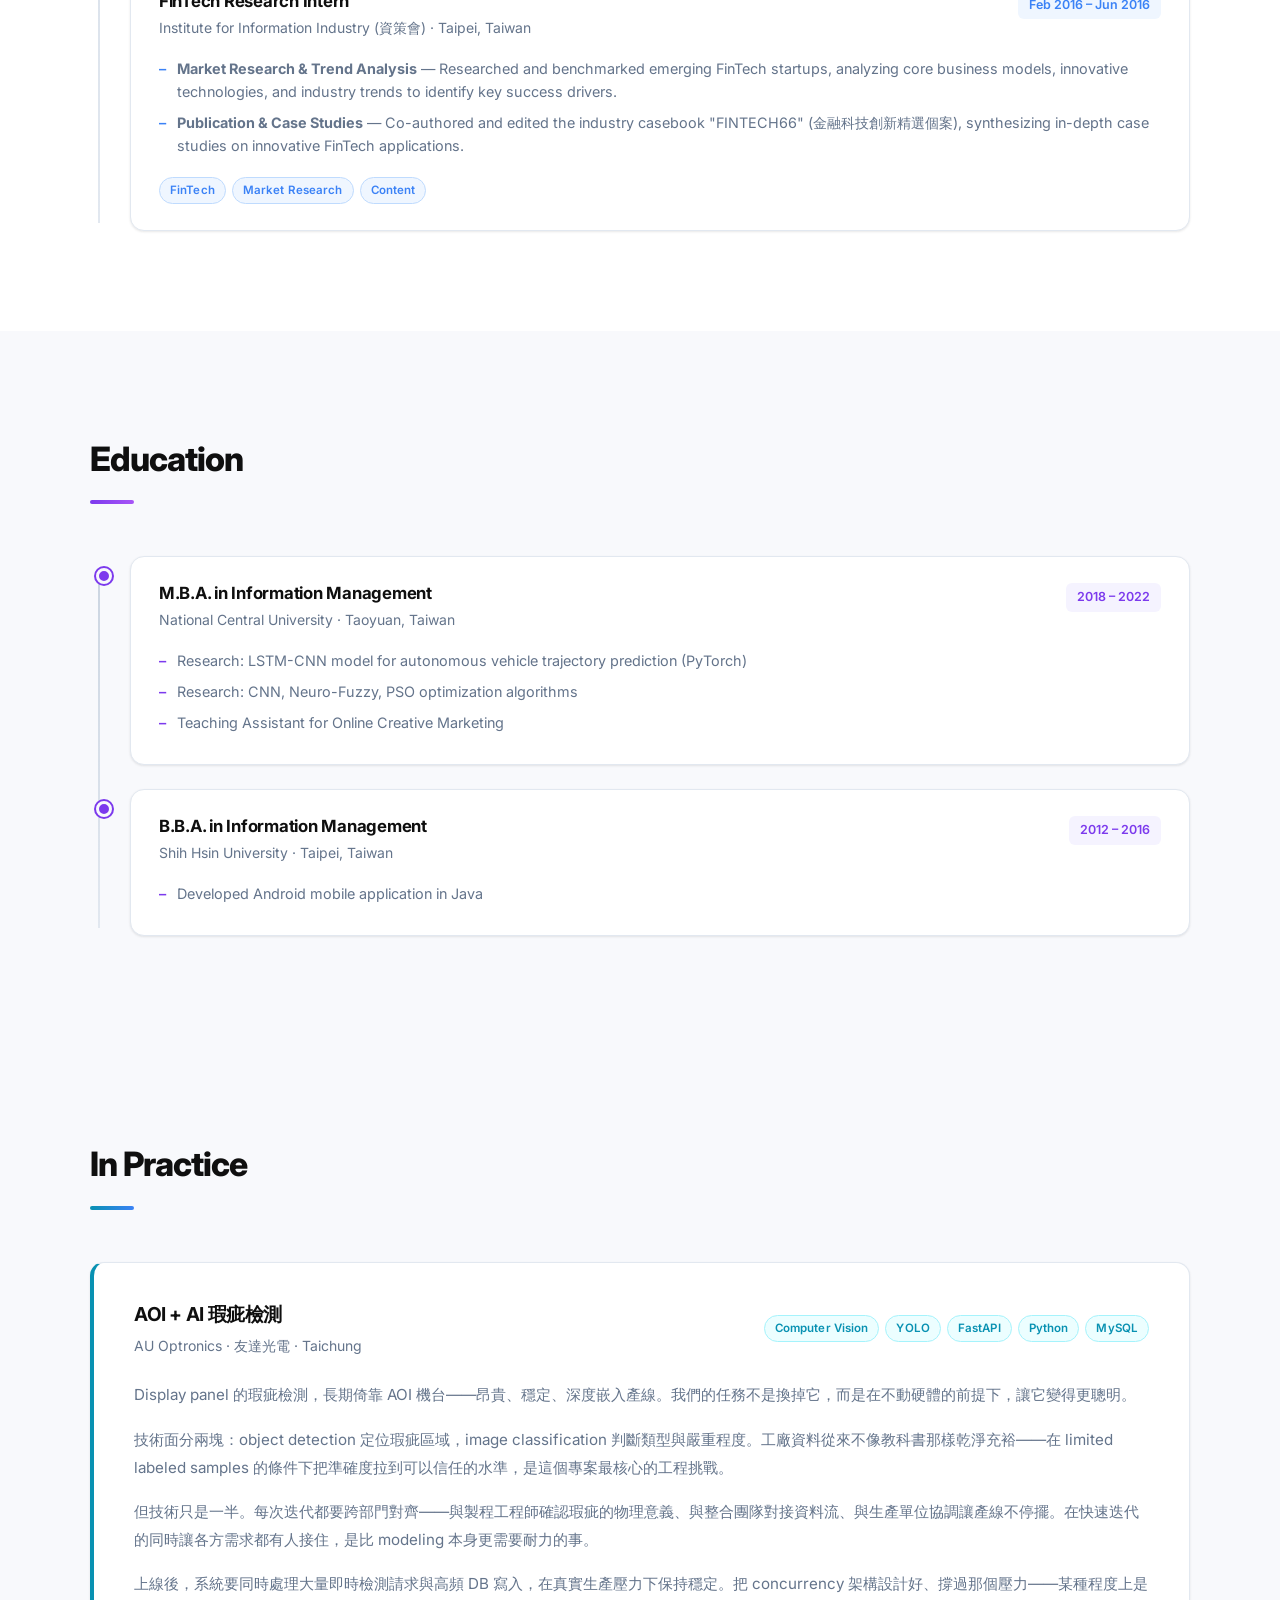
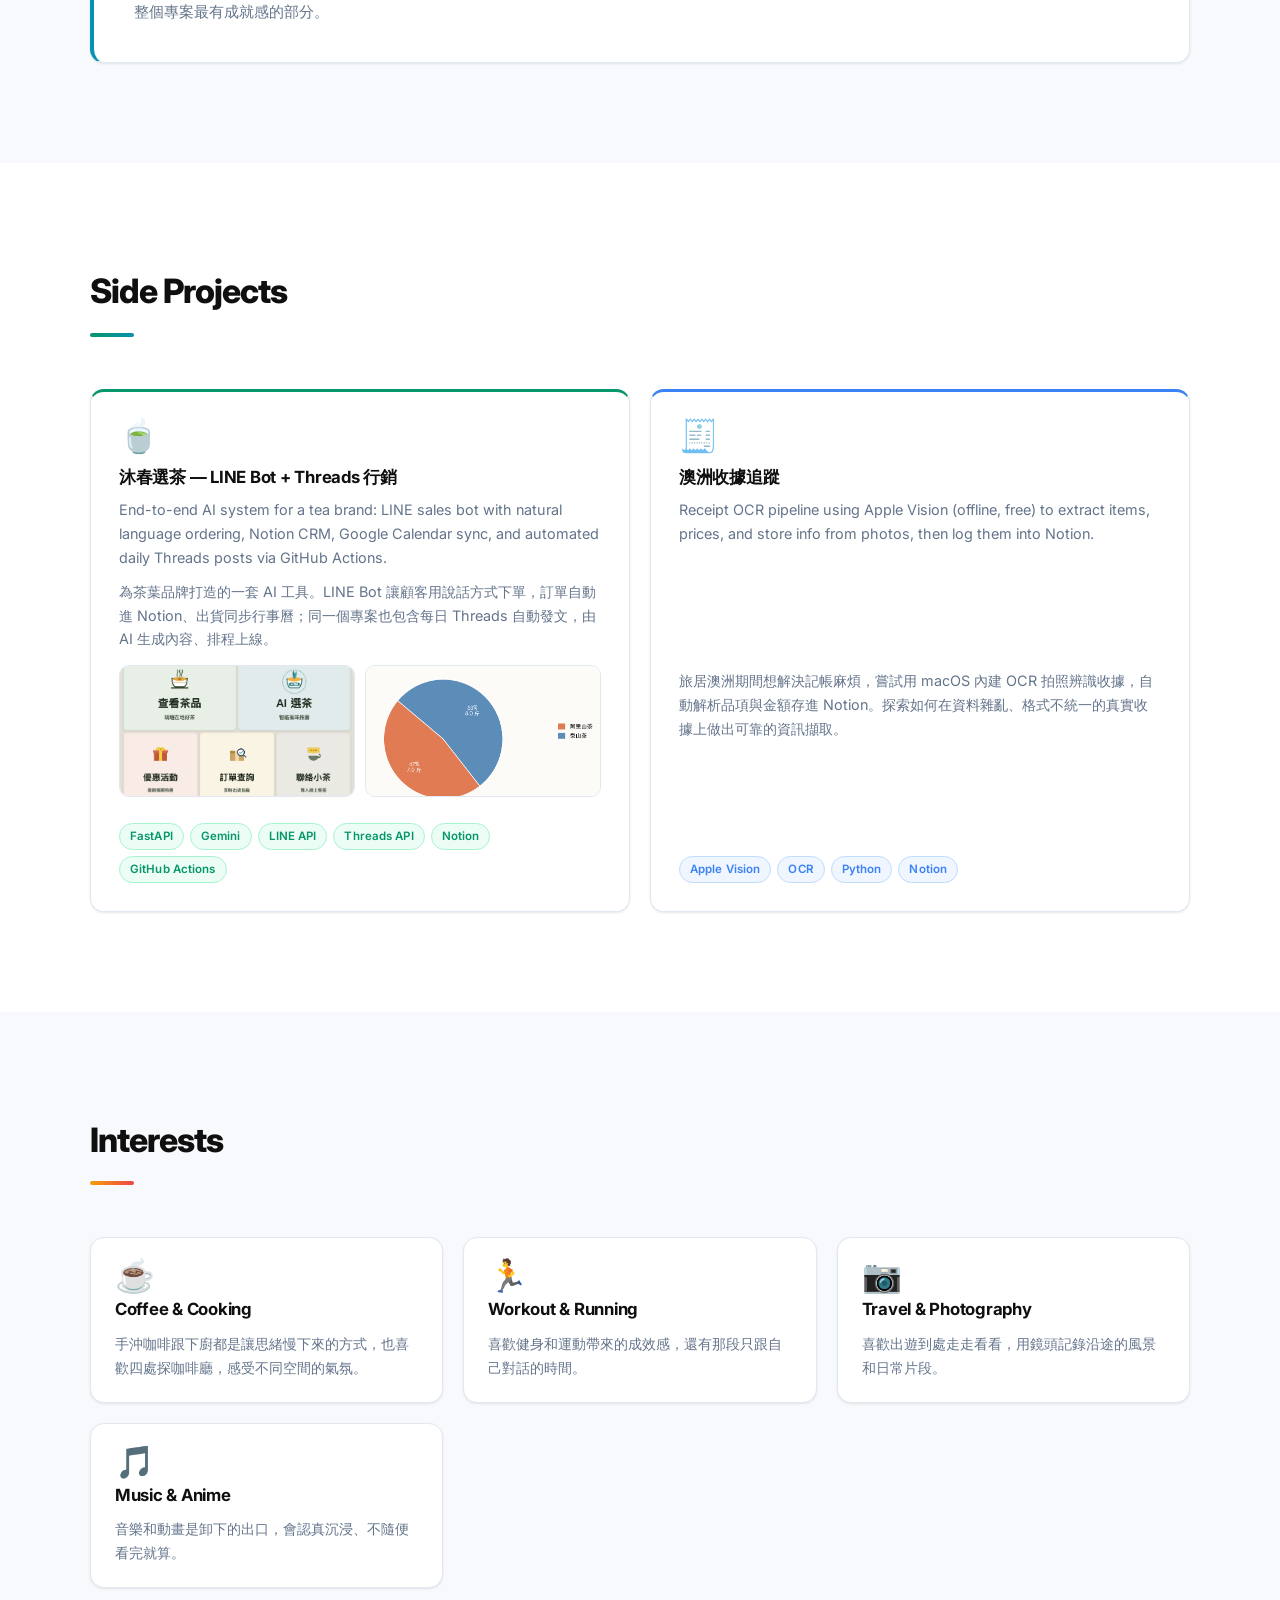
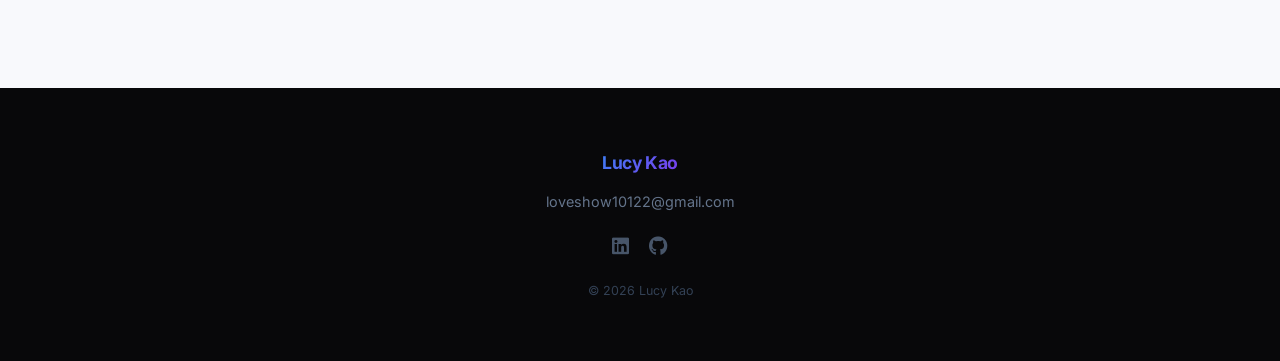
==== commit 7a372142: "分頁 icon 換成 Q 版角色的臉；角色加上呼吸＋偶爾歪頭的微動畫（純 CSS）" ====
--- a/index.html
+++ b/index.html
@@ -6,6 +6,7 @@
     <meta name="description" content="Lucy Kao — AI Engineer & Product Builder based in Melbourne">
     <title>Lucy Kao</title>
     <link rel="icon" type="image/x-icon" href="assets/img/favicon.ico">
+    <link rel="apple-touch-icon" href="assets/img/apple-touch-icon.png">
     <link rel="preconnect" href="https://fonts.googleapis.com">
     <link rel="preconnect" href="https://fonts.gstatic.com" crossorigin>
     <link href="https://fonts.googleapis.com/css2?family=Inter:wght@300;400;500;600;700&display=swap" rel="stylesheet">
--- a/css/lucy-buddy.css
+++ b/css/lucy-buddy.css
@@ -44,40 +44,41 @@
 }
 .lb-bubble .lb-bubble-cta:hover { text-decoration: underline; }
 
-/* 角色本體 */
+/* 角色本體 — Q 版貼圖 */
 .lb-avatar {
-    width: 76px;
-    height: 76px;
+    width: 84px;
+    height: 84px;
     border: none;
     background: none;
     padding: 0;
     cursor: pointer;
     position: relative;
     transition: transform .2s;
-    animation: lb-bob 3.4s ease-in-out infinite;
-}
-.lb-avatar:hover { transform: scale(1.06); }
-.lb-avatar:focus-visible { outline: 3px solid var(--blue); outline-offset: 3px; border-radius: 50%; }
-
-.lb-avatar svg { width: 100%; height: 100%; display: block; overflow: visible; }
+    animation: lb-bob 3.6s ease-in-out infinite;
+    filter: drop-shadow(0 6px 10px rgba(27, 35, 51, .16));
+}
+.lb-avatar:hover { transform: scale(1.07); }
+.lb-avatar:focus-visible { outline: 3px solid var(--blue); outline-offset: 3px; border-radius: 12px; }
+
+.lb-avatar img {
+    width: 100%; height: 100%; object-fit: contain; display: block;
+    transform-origin: 50% 90%;
+    animation: lb-idle 6s ease-in-out infinite;
+}
 
 @keyframes lb-bob {
     0%, 100% { transform: translateY(0); }
-    50% { transform: translateY(-5px); }
-}
-
-.lb-eye { animation: lb-blink 5s infinite; transform-origin: center; }
-@keyframes lb-blink {
-    0%, 92%, 100% { transform: scaleY(1); }
-    95% { transform: scaleY(.1); }
-}
-
-.lb-arm { transform-origin: 62px 74px; animation: lb-wave 3.4s ease-in-out infinite; }
-@keyframes lb-wave {
-    0%, 60%, 100% { transform: rotate(0deg); }
-    70% { transform: rotate(-22deg); }
-    80% { transform: rotate(-8deg); }
-    90% { transform: rotate(-22deg); }
+    50% { transform: translateY(-4px); }
+}
+
+/* 呼吸 + 偶爾歪頭，純 CSS 不吃資源 */
+@keyframes lb-idle {
+    0%, 100%   { transform: scale(1) rotate(0deg); }
+    25%        { transform: scale(1.015) rotate(0deg); }
+    50%        { transform: scale(1) rotate(0deg); }
+    62%        { transform: scale(1.01) rotate(-3deg); }
+    70%        { transform: scale(1.01) rotate(-3deg); }
+    82%        { transform: scale(1) rotate(0deg); }
 }
 
 .lb-close {
@@ -124,7 +125,8 @@
     border-bottom: 1px solid var(--border);
     background: var(--bg-alt);
 }
-.lb-chat-head .lb-mini { width: 34px; height: 34px; flex-shrink: 0; }
+.lb-chat-head .lb-mini { width: 34px; height: 34px; flex-shrink: 0; border-radius: 50%; overflow: hidden; }
+.lb-chat-head .lb-mini img { width: 100%; height: 100%; object-fit: cover; display: block; }
 .lb-chat-head .lb-title { font-weight: 700; font-size: .95rem; }
 .lb-chat-head .lb-sub { font-size: .72rem; color: var(--text-muted); }
 .lb-chat-head .lb-x {
@@ -200,7 +202,7 @@
 .lb-input-row button:disabled { opacity: .5; cursor: default; }
 
 @media (prefers-reduced-motion: reduce) {
-    .lb-avatar, .lb-eye, .lb-arm { animation: none; }
+    .lb-avatar, .lb-avatar img { animation: none; }
 }
 
 @media (max-width: 600px) {
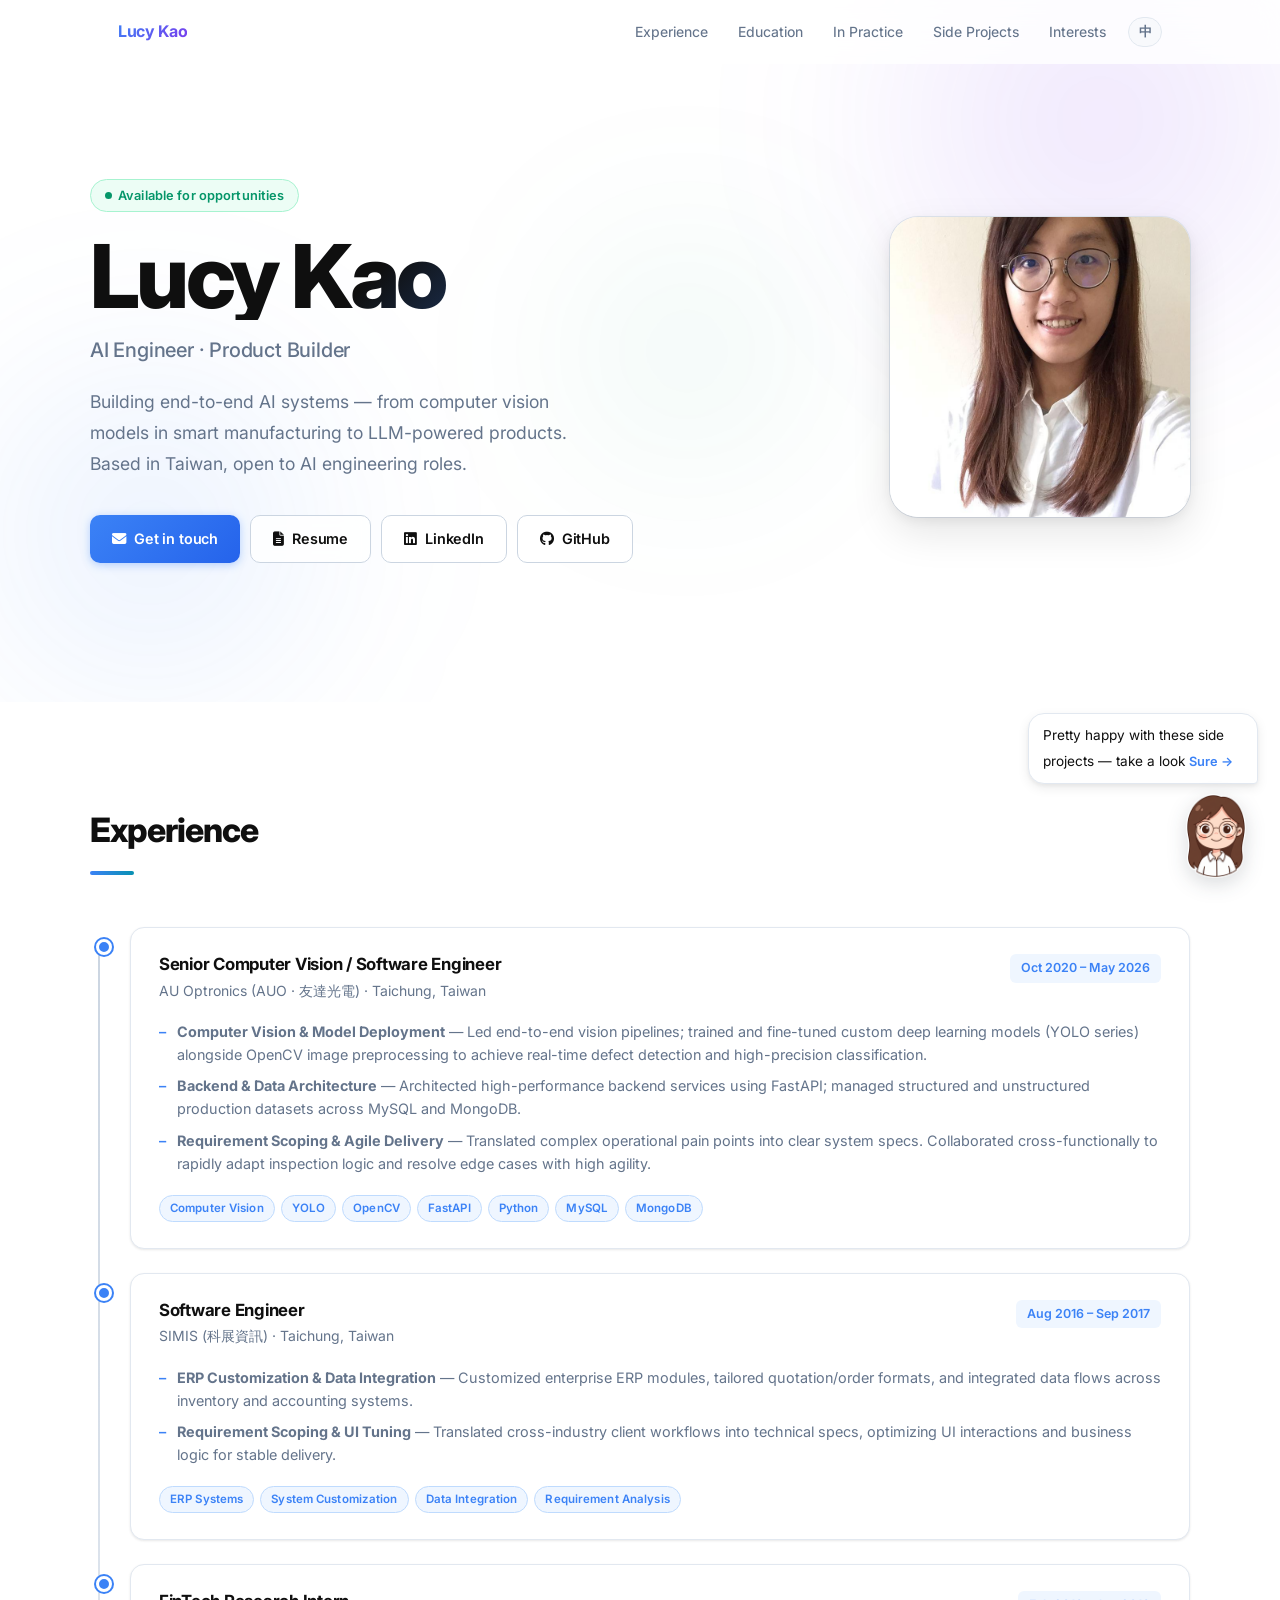
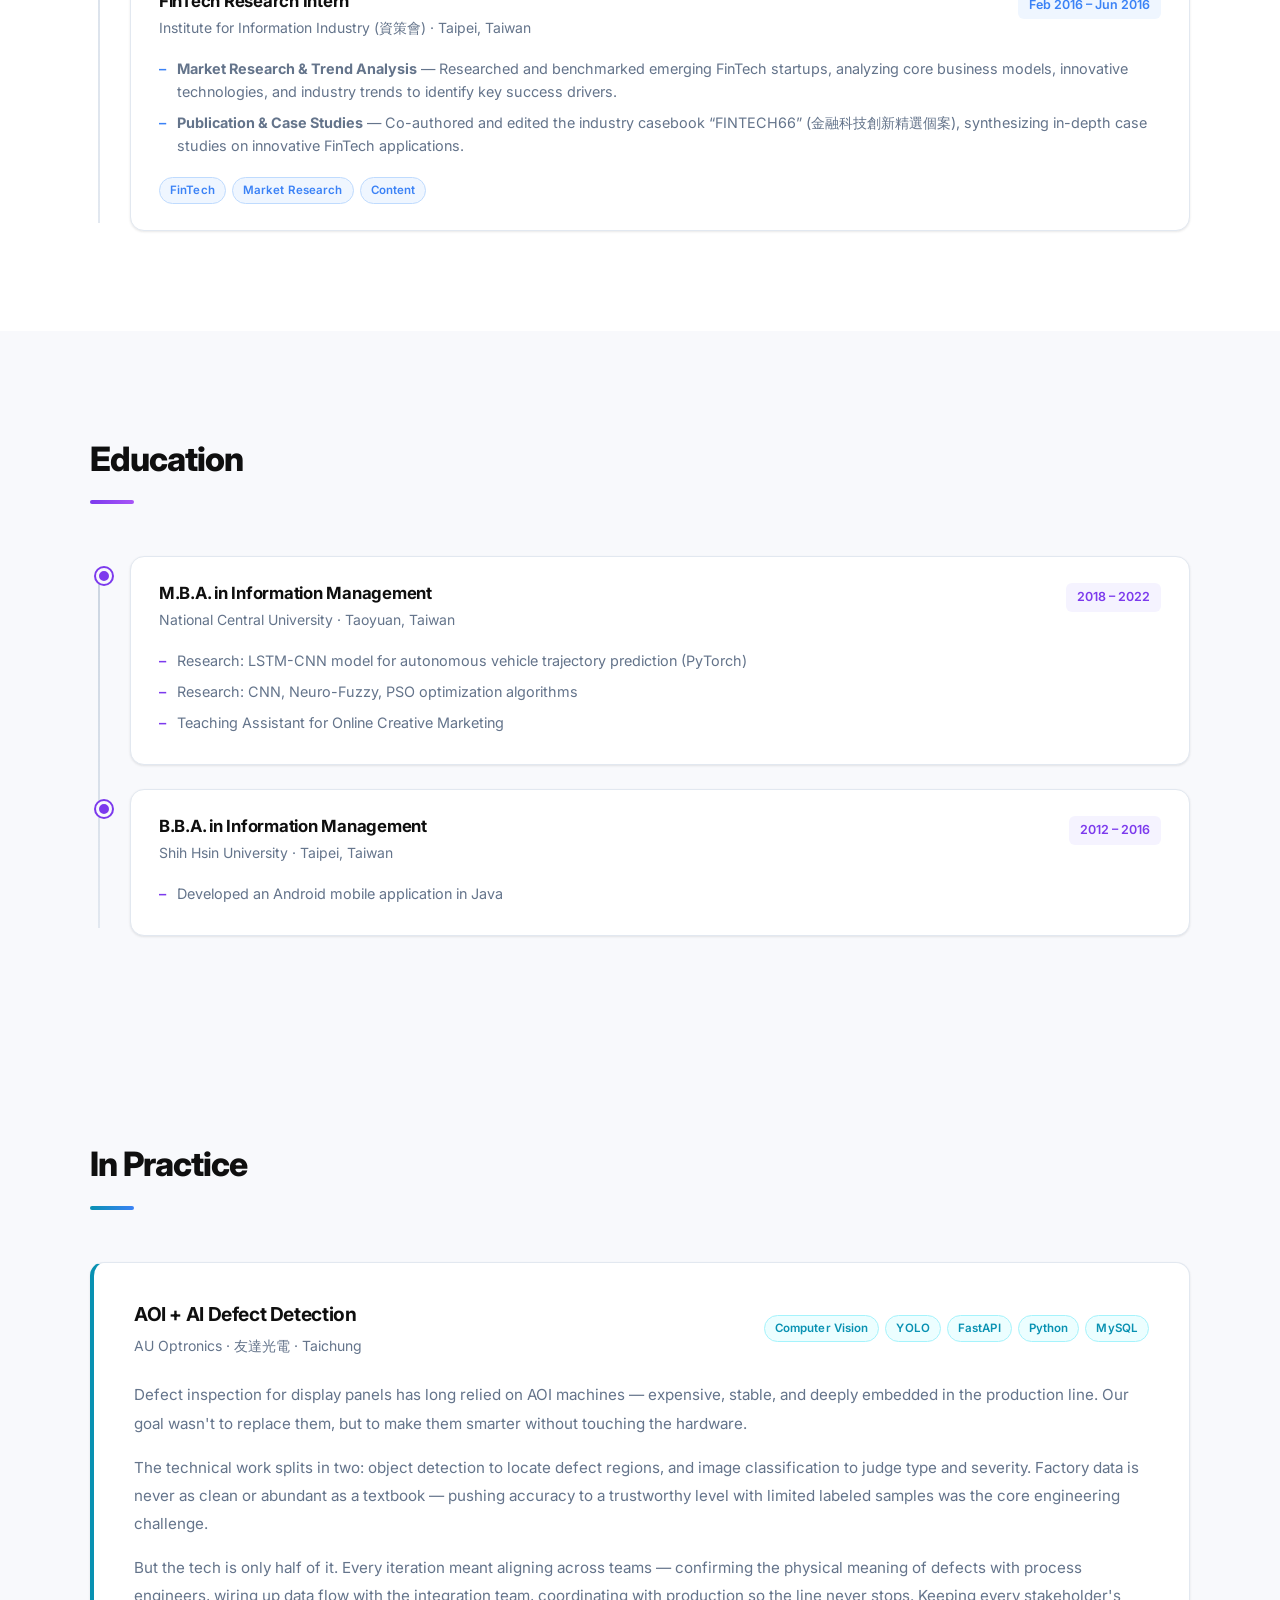
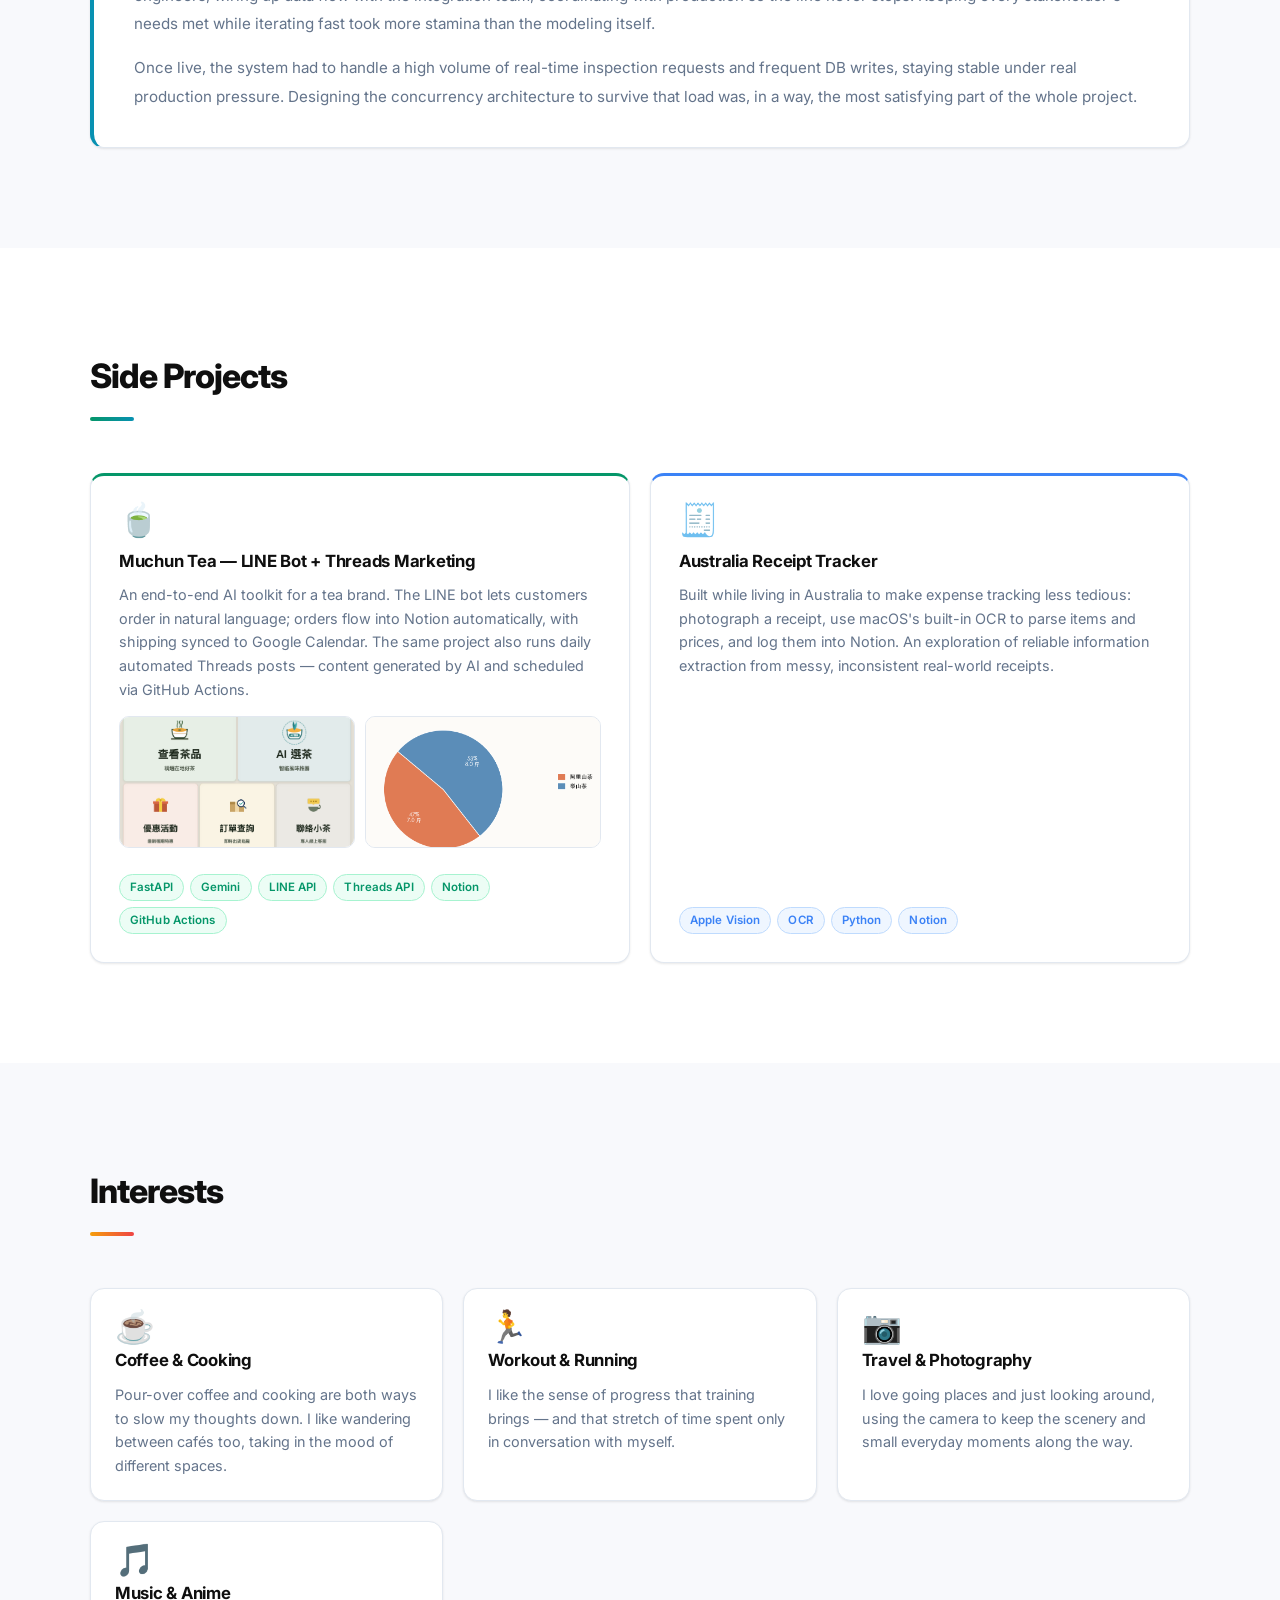
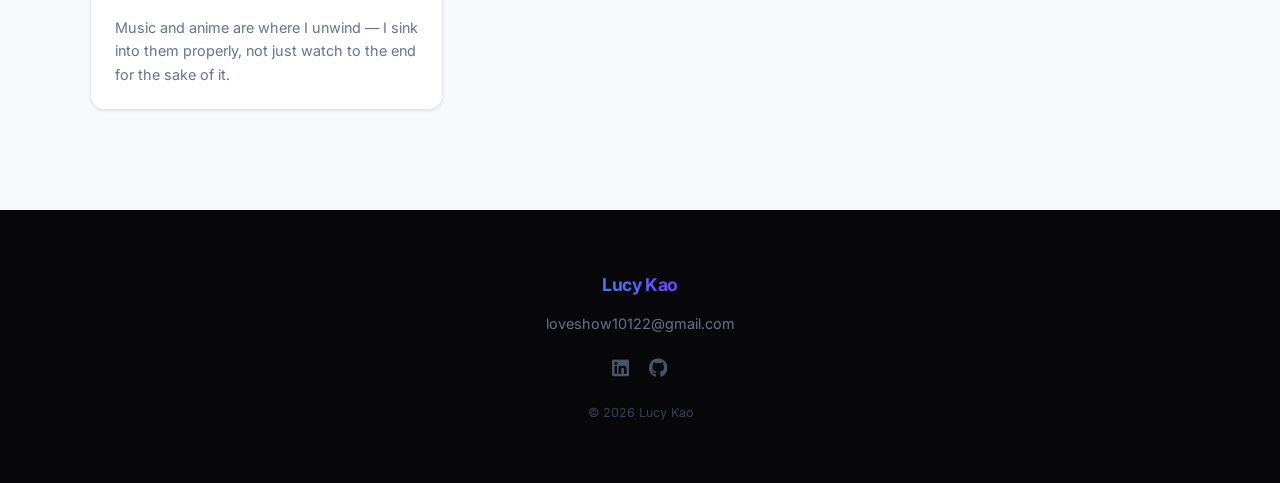
==== commit 0f6b0904: "新增中英切換：導覽列加語言按鈕，內容全面雙語化並整理原本中英混雜的段落，履歷 PDF 分頁與 AI 分身對話同步跟著切換" ====
--- a/index.html
+++ b/index.html
@@ -3,13 +3,13 @@
 <head>
     <meta charset="UTF-8">
     <meta name="viewport" content="width=device-width, initial-scale=1.0">
-    <meta name="description" content="Lucy Kao — AI Engineer & Product Builder based in Melbourne">
+    <meta name="description" data-i18n-attr="content: meta.desc" content="Lucy Kao — AI Engineer & Product Builder based in Taiwan">
     <title>Lucy Kao</title>
     <link rel="icon" type="image/x-icon" href="assets/img/favicon.ico">
     <link rel="apple-touch-icon" href="assets/img/apple-touch-icon.png">
     <link rel="preconnect" href="https://fonts.googleapis.com">
     <link rel="preconnect" href="https://fonts.gstatic.com" crossorigin>
-    <link href="https://fonts.googleapis.com/css2?family=Inter:wght@300;400;500;600;700&display=swap" rel="stylesheet">
+    <link href="https://fonts.googleapis.com/css2?family=Inter:wght@300;400;500;600;700&family=Noto+Sans+TC:wght@400;500;700&display=swap" rel="stylesheet">
     <link rel="stylesheet" href="https://cdnjs.cloudflare.com/ajax/libs/font-awesome/6.5.0/css/all.min.css">
     <link rel="stylesheet" href="css/styles.css">
     <link rel="stylesheet" href="css/lucy-buddy.css">
@@ -24,11 +24,12 @@
                 <span></span><span></span><span></span>
             </button>
             <ul class="nav-links" id="navLinks">
-                <li><a href="#experience">Experience</a></li>
-                <li><a href="#education">Education</a></li>
-                <li><a href="#in-practice">In Practice</a></li>
-                <li><a href="#projects">Side Projects</a></li>
-                <li><a href="#life">Interests</a></li>
+                <li><a href="#experience" data-i18n="nav.experience">Experience</a></li>
+                <li><a href="#education" data-i18n="nav.education">Education</a></li>
+                <li><a href="#in-practice" data-i18n="nav.practice">In Practice</a></li>
+                <li><a href="#projects" data-i18n="nav.projects">Side Projects</a></li>
+                <li><a href="#life" data-i18n="nav.interests">Interests</a></li>
+                <li><button id="langToggle" class="lang-toggle" aria-label="切換語言 / Switch language">中</button></li>
             </ul>
         </div>
     </nav>
@@ -40,16 +41,16 @@
         <div class="hero-blob hero-blob-3"></div>
         <div class="hero-content">
             <div class="hero-text">
-                <span class="hero-badge">Available for opportunities</span>
+                <span class="hero-badge" data-i18n="hero.badge">Available for opportunities</span>
                 <h1>Lucy Kao</h1>
-                <p class="hero-title">AI Engineer · Product Builder</p>
-                <p class="hero-bio">Building end-to-end AI systems — from computer vision models in smart manufacturing to LLM-powered products. Based in Taiwan, open to AI engineering roles.</p>
+                <p class="hero-title" data-i18n="hero.title">AI Engineer · Product Builder</p>
+                <p class="hero-bio" data-i18n="hero.bio">Building end-to-end AI systems — from computer vision models in smart manufacturing to LLM-powered products. Based in Taiwan, open to AI engineering roles.</p>
                 <div class="hero-links">
                     <a href="mailto:loveshow10122@gmail.com" class="btn-primary">
-                        <i class="fas fa-envelope"></i> Get in touch
+                        <i class="fas fa-envelope"></i> <span data-i18n="hero.contact">Get in touch</span>
                     </a>
                     <a href="resume.html" class="btn-secondary">
-                        <i class="fas fa-file-lines"></i> Resume
+                        <i class="fas fa-file-lines"></i> <span data-i18n="hero.resume">Resume</span>
                     </a>
                     <a href="https://linkedin.com/in/明郡-高-48b385b6/" target="_blank" class="btn-secondary">
                         <i class="fab fa-linkedin"></i> LinkedIn
@@ -68,7 +69,7 @@
     <!-- Experience -->
     <section id="experience" class="section">
         <div class="container">
-            <h2 class="section-title">Experience</h2>
+            <h2 class="section-title" data-i18n="sec.experience">Experience</h2>
             <div class="timeline">
 
                 <div class="timeline-item">
@@ -76,15 +77,15 @@
                     <div class="timeline-content">
                         <div class="timeline-header">
                             <div>
-                                <h3>Senior Computer Vision / Software Engineer</h3>
-                                <div class="company">AU Optronics (AUO · 友達光電) · Taichung, Taiwan</div>
-                            </div>
-                            <span class="timeline-date">Oct 2020 – May 2026</span>
-                        </div>
-                        <ul>
-                            <li><strong>Computer Vision & Model Deployment</strong> — Led end-to-end vision pipelines; trained and fine-tuned custom deep learning models (YOLO series) alongside OpenCV image preprocessing to achieve real-time defect detection and high-precision classification.</li>
-                            <li><strong>Backend & Data Architecture</strong> — Architected high-performance backend services using FastAPI; managed structured and unstructured production datasets across MySQL and MongoDB.</li>
-                            <li><strong>Requirement Scoping & Agile Delivery</strong> — Translated complex operational pain points into clear system specs. Collaborated cross-functionally to rapidly adapt inspection logic and resolve edge cases with high agility.</li>
+                                <h3 data-i18n="exp.1.role">Senior Computer Vision / Software Engineer</h3>
+                                <div class="company" data-i18n="exp.1.company">AU Optronics (AUO · 友達光電) · Taichung, Taiwan</div>
+                            </div>
+                            <span class="timeline-date" data-i18n="exp.1.date">Oct 2020 – May 2026</span>
+                        </div>
+                        <ul>
+                            <li data-i18n-html="exp.1.b1"><strong>Computer Vision &amp; Model Deployment</strong> — Led end-to-end vision pipelines; trained and fine-tuned custom deep learning models (YOLO series) alongside OpenCV image preprocessing to achieve real-time defect detection and high-precision classification.</li>
+                            <li data-i18n-html="exp.1.b2"><strong>Backend &amp; Data Architecture</strong> — Architected high-performance backend services using FastAPI; managed structured and unstructured production datasets across MySQL and MongoDB.</li>
+                            <li data-i18n-html="exp.1.b3"><strong>Requirement Scoping &amp; Agile Delivery</strong> — Translated complex operational pain points into clear system specs. Collaborated cross-functionally to rapidly adapt inspection logic and resolve edge cases with high agility.</li>
                         </ul>
                         <div class="tag-list">
                             <span class="tag">Computer Vision</span>
@@ -103,14 +104,14 @@
                     <div class="timeline-content">
                         <div class="timeline-header">
                             <div>
-                                <h3>Software Engineer</h3>
-                                <div class="company">SIMIS (科展資訊) · Taichung, Taiwan</div>
-                            </div>
-                            <span class="timeline-date">Aug 2016 – Sep 2017</span>
-                        </div>
-                        <ul>
-                            <li><strong>ERP Customization & Data Integration</strong> — Customized enterprise ERP modules, tailored quotation/order formats, and integrated data flows across inventory and accounting systems.</li>
-                            <li><strong>Requirement Scoping & UI Tuning</strong> — Translated cross-industry client workflows into technical specs, optimizing UI interactions and business logic for stable delivery.</li>
+                                <h3 data-i18n="exp.2.role">Software Engineer</h3>
+                                <div class="company" data-i18n="exp.2.company">SIMIS (科展資訊) · Taichung, Taiwan</div>
+                            </div>
+                            <span class="timeline-date" data-i18n="exp.2.date">Aug 2016 – Sep 2017</span>
+                        </div>
+                        <ul>
+                            <li data-i18n-html="exp.2.b1"><strong>ERP Customization &amp; Data Integration</strong> — Customized enterprise ERP modules, tailored quotation/order formats, and integrated data flows across inventory and accounting systems.</li>
+                            <li data-i18n-html="exp.2.b2"><strong>Requirement Scoping &amp; UI Tuning</strong> — Translated cross-industry client workflows into technical specs, optimizing UI interactions and business logic for stable delivery.</li>
                         </ul>
                         <div class="tag-list">
                             <span class="tag">ERP Systems</span>
@@ -126,14 +127,14 @@
                     <div class="timeline-content">
                         <div class="timeline-header">
                             <div>
-                                <h3>FinTech Research Intern</h3>
-                                <div class="company">Institute for Information Industry (資策會) · Taipei, Taiwan</div>
-                            </div>
-                            <span class="timeline-date">Feb 2016 – Jun 2016</span>
-                        </div>
-                        <ul>
-                            <li><strong>Market Research & Trend Analysis</strong> — Researched and benchmarked emerging FinTech startups, analyzing core business models, innovative technologies, and industry trends to identify key success drivers.</li>
-                            <li><strong>Publication & Case Studies</strong> — Co-authored and edited the industry casebook "FINTECH66" (金融科技創新精選個案), synthesizing in-depth case studies on innovative FinTech applications.</li>
+                                <h3 data-i18n="exp.3.role">FinTech Research Intern</h3>
+                                <div class="company" data-i18n="exp.3.company">Institute for Information Industry (資策會) · Taipei, Taiwan</div>
+                            </div>
+                            <span class="timeline-date" data-i18n="exp.3.date">Feb 2016 – Jun 2016</span>
+                        </div>
+                        <ul>
+                            <li data-i18n-html="exp.3.b1"><strong>Market Research &amp; Trend Analysis</strong> — Researched and benchmarked emerging FinTech startups, analyzing core business models, innovative technologies, and industry trends to identify key success drivers.</li>
+                            <li data-i18n-html="exp.3.b2"><strong>Publication &amp; Case Studies</strong> — Co-authored and edited the industry casebook “FINTECH66” (金融科技創新精選個案), synthesizing in-depth case studies on innovative FinTech applications.</li>
                         </ul>
                         <div class="tag-list">
                             <span class="tag">FinTech</span>
@@ -150,7 +151,7 @@
     <!-- Education -->
     <section id="education" class="section section-alt">
         <div class="container">
-            <h2 class="section-title">Education</h2>
+            <h2 class="section-title" data-i18n="sec.education">Education</h2>
             <div class="timeline">
 
                 <div class="timeline-item">
@@ -158,31 +159,31 @@
                     <div class="timeline-content">
                         <div class="timeline-header">
                             <div>
-                                <h3>M.B.A. in Information Management</h3>
-                                <div class="company">National Central University · Taoyuan, Taiwan</div>
-                            </div>
-                            <span class="timeline-date">2018 – 2022</span>
-                        </div>
-                        <ul>
-                            <li>Research: LSTM-CNN model for autonomous vehicle trajectory prediction (PyTorch)</li>
-                            <li>Research: CNN, Neuro-Fuzzy, PSO optimization algorithms</li>
-                            <li>Teaching Assistant for Online Creative Marketing</li>
-                        </ul>
-                    </div>
-                </div>
-
-                <div class="timeline-item">
-                    <div class="timeline-marker"></div>
-                    <div class="timeline-content">
-                        <div class="timeline-header">
-                            <div>
-                                <h3>B.B.A. in Information Management</h3>
-                                <div class="company">Shih Hsin University · Taipei, Taiwan</div>
-                            </div>
-                            <span class="timeline-date">2012 – 2016</span>
-                        </div>
-                        <ul>
-                            <li>Developed Android mobile application in Java</li>
+                                <h3 data-i18n="edu.1.degree">M.B.A. in Information Management</h3>
+                                <div class="company" data-i18n="edu.1.school">National Central University · Taoyuan, Taiwan</div>
+                            </div>
+                            <span class="timeline-date" data-i18n="edu.1.date">2018 – 2022</span>
+                        </div>
+                        <ul>
+                            <li data-i18n="edu.1.b1">Research: LSTM-CNN model for autonomous vehicle trajectory prediction (PyTorch)</li>
+                            <li data-i18n="edu.1.b2">Research: CNN, Neuro-Fuzzy, PSO optimization algorithms</li>
+                            <li data-i18n="edu.1.b3">Teaching Assistant for Online Creative Marketing</li>
+                        </ul>
+                    </div>
+                </div>
+
+                <div class="timeline-item">
+                    <div class="timeline-marker"></div>
+                    <div class="timeline-content">
+                        <div class="timeline-header">
+                            <div>
+                                <h3 data-i18n="edu.2.degree">B.B.A. in Information Management</h3>
+                                <div class="company" data-i18n="edu.2.school">Shih Hsin University · Taipei, Taiwan</div>
+                            </div>
+                            <span class="timeline-date" data-i18n="edu.2.date">2012 – 2016</span>
+                        </div>
+                        <ul>
+                            <li data-i18n="edu.2.b1">Developed an Android mobile application in Java</li>
                         </ul>
                     </div>
                 </div>
@@ -194,12 +195,12 @@
     <!-- In Practice -->
     <section id="in-practice" class="section section-alt">
         <div class="container">
-            <h2 class="section-title">In Practice</h2>
+            <h2 class="section-title" data-i18n="sec.practice">In Practice</h2>
             <div class="practice-card">
                 <div class="practice-card-header">
                     <div>
-                        <h3>AOI + AI 瑕疵檢測</h3>
-                        <div class="practice-meta">AU Optronics · 友達光電 · Taichung</div>
+                        <h3 data-i18n="practice.title">AOI + AI Defect Detection</h3>
+                        <div class="practice-meta" data-i18n="practice.meta">AU Optronics · 友達光電 · Taichung</div>
                     </div>
                     <div class="tag-list">
                         <span class="tag">Computer Vision</span>
@@ -210,10 +211,10 @@
                     </div>
                 </div>
                 <div class="practice-body">
-                    <p>Display panel 的瑕疵檢測，長期倚靠 AOI 機台——昂貴、穩定、深度嵌入產線。我們的任務不是換掉它，而是在不動硬體的前提下，讓它變得更聰明。</p>
-                    <p>技術面分兩塊：object detection 定位瑕疵區域，image classification 判斷類型與嚴重程度。工廠資料從來不像教科書那樣乾淨充裕——在 limited labeled samples 的條件下把準確度拉到可以信任的水準，是這個專案最核心的工程挑戰。</p>
-                    <p>但技術只是一半。每次迭代都要跨部門對齊——與製程工程師確認瑕疵的物理意義、與整合團隊對接資料流、與生產單位協調讓產線不停擺。在快速迭代的同時讓各方需求都有人接住，是比 modeling 本身更需要耐力的事。</p>
-                    <p>上線後，系統要同時處理大量即時檢測請求與高頻 DB 寫入，在真實生產壓力下保持穩定。把 concurrency 架構設計好、撐過那個壓力——某種程度上是整個專案最有成就感的部分。</p>
+                    <p data-i18n="practice.p1">Defect inspection for display panels has long relied on AOI machines — expensive, stable, and deeply embedded in the production line. Our goal wasn't to replace them, but to make them smarter without touching the hardware.</p>
+                    <p data-i18n="practice.p2">The technical work splits in two: object detection to locate defect regions, and image classification to judge type and severity. Factory data is never as clean or abundant as a textbook — pushing accuracy to a trustworthy level with limited labeled samples was the core engineering challenge.</p>
+                    <p data-i18n="practice.p3">But the tech is only half of it. Every iteration meant aligning across teams — confirming the physical meaning of defects with process engineers, wiring up data flow with the integration team, coordinating with production so the line never stops. Keeping every stakeholder's needs met while iterating fast took more stamina than the modeling itself.</p>
+                    <p data-i18n="practice.p4">Once live, the system had to handle a high volume of real-time inspection requests and frequent DB writes, staying stable under real production pressure. Designing the concurrency architecture to survive that load was, in a way, the most satisfying part of the whole project.</p>
                 </div>
             </div>
         </div>
@@ -222,20 +223,19 @@
     <!-- Side Projects -->
     <section id="projects" class="section">
         <div class="container">
-            <h2 class="section-title">Side Projects</h2>
+            <h2 class="section-title" data-i18n="sec.projects">Side Projects</h2>
             <div class="card-grid">
 
                 <div class="card card-emerald">
                     <div class="card-icon">🍵</div>
-                    <h3>沐春選茶 — LINE Bot + Threads 行銷</h3>
-                    <p>End-to-end AI system for a tea brand: LINE sales bot with natural language ordering, Notion CRM, Google Calendar sync, and automated daily Threads posts via GitHub Actions.</p>
-                    <p>為茶葉品牌打造的一套 AI 工具。LINE Bot 讓顧客用說話方式下單，訂單自動進 Notion、出貨同步行事曆；同一個專案也包含每日 Threads 自動發文，由 AI 生成內容、排程上線。</p>
+                    <h3 data-i18n="proj.1.title">Muchun Tea — LINE Bot + Threads Marketing</h3>
+                    <p data-i18n="proj.1.desc">An end-to-end AI toolkit for a tea brand. The LINE bot lets customers order in natural language; orders flow into Notion automatically, with shipping synced to Google Calendar. The same project also runs daily automated Threads posts — content generated by AI and scheduled via GitHub Actions.</p>
                     <div class="card-shots">
                         <a href="assets/img/projects/line-tea-bot-menu.png" target="_blank">
                             <img src="assets/img/projects/line-tea-bot-menu.png" alt="LINE Bot Rich Menu">
                         </a>
                         <a href="assets/img/projects/line-tea-bot-chart.png" target="_blank">
-                            <img src="assets/img/projects/line-tea-bot-chart.png" alt="購買喜好分析圖表">
+                            <img src="assets/img/projects/line-tea-bot-chart.png" alt="Purchase preference chart">
                         </a>
                     </div>
                     <div class="tag-list">
@@ -250,9 +250,8 @@
 
                 <div class="card card-blue">
                     <div class="card-icon">🧾</div>
-                    <h3>澳洲收據追蹤</h3>
-                    <p>Receipt OCR pipeline using Apple Vision (offline, free) to extract items, prices, and store info from photos, then log them into Notion.</p>
-                    <p>旅居澳洲期間想解決記帳麻煩，嘗試用 macOS 內建 OCR 拍照辨識收據，自動解析品項與金額存進 Notion。探索如何在資料雜亂、格式不統一的真實收據上做出可靠的資訊擷取。</p>
+                    <h3 data-i18n="proj.2.title">Australia Receipt Tracker</h3>
+                    <p data-i18n="proj.2.desc">Built while living in Australia to make expense tracking less tedious: photograph a receipt, use macOS's built-in OCR to parse items and prices, and log them into Notion. An exploration of reliable information extraction from messy, inconsistent real-world receipts.</p>
                     <div class="tag-list">
                         <span class="tag">Apple Vision</span>
                         <span class="tag">OCR</span>
@@ -268,38 +267,38 @@
     <!-- Interests -->
     <section id="life" class="section section-alt">
         <div class="container">
-            <h2 class="section-title">Interests</h2>
+            <h2 class="section-title" data-i18n="sec.interests">Interests</h2>
             <div class="card-grid">
 
                 <div class="interest-card">
                     <div class="interest-card-body">
                         <div class="card-icon">☕</div>
-                        <h3>Coffee &amp; Cooking</h3>
-                        <p>手沖咖啡跟下廚都是讓思緒慢下來的方式，也喜歡四處探咖啡廳，感受不同空間的氣氛。</p>
+                        <h3 data-i18n="interest.1.title">Coffee &amp; Cooking</h3>
+                        <p data-i18n="interest.1.desc">Pour-over coffee and cooking are both ways to slow my thoughts down. I like wandering between cafés too, taking in the mood of different spaces.</p>
                     </div>
                 </div>
 
                 <div class="interest-card">
                     <div class="interest-card-body">
                         <div class="card-icon">🏃</div>
-                        <h3>Workout &amp; Running</h3>
-                        <p>喜歡健身和運動帶來的成效感，還有那段只跟自己對話的時間。</p>
+                        <h3 data-i18n="interest.2.title">Workout &amp; Running</h3>
+                        <p data-i18n="interest.2.desc">I like the sense of progress that training brings — and that stretch of time spent only in conversation with myself.</p>
                     </div>
                 </div>
 
                 <div class="interest-card">
                     <div class="interest-card-body">
                         <div class="card-icon">📷</div>
-                        <h3>Travel &amp; Photography</h3>
-                        <p>喜歡出遊到處走走看看，用鏡頭記錄沿途的風景和日常片段。</p>
+                        <h3 data-i18n="interest.3.title">Travel &amp; Photography</h3>
+                        <p data-i18n="interest.3.desc">I love going places and just looking around, using the camera to keep the scenery and small everyday moments along the way.</p>
                     </div>
                 </div>
 
                 <div class="interest-card">
                     <div class="interest-card-body">
                         <div class="card-icon">🎵</div>
-                        <h3>Music &amp; Anime</h3>
-                        <p>音樂和動畫是卸下的出口，會認真沉浸、不隨便看完就算。</p>
+                        <h3 data-i18n="interest.4.title">Music &amp; Anime</h3>
+                        <p data-i18n="interest.4.desc">Music and anime are where I unwind — I sink into them properly, not just watch to the end for the sake of it.</p>
                     </div>
                 </div>
 
@@ -326,6 +325,7 @@
         </div>
     </footer>
 
+    <script src="js/i18n.js"></script>
     <script src="js/scripts.js"></script>
     <script src="js/lucy-buddy.js"></script>
 </body>
--- a/css/styles.css
+++ b/css/styles.css
@@ -175,6 +175,27 @@
     border-color: var(--blue-border-strong);
 }
 
+.lang-toggle {
+    font-family: var(--font);
+    font-size: .8rem;
+    font-weight: 700;
+    color: var(--text-muted);
+    background: var(--bg-alt);
+    border: 1.5px solid var(--border);
+    border-radius: 999px;
+    width: 34px;
+    height: 30px;
+    cursor: pointer;
+    transition: color .18s, background .18s, border-color .18s;
+    margin-left: 6px;
+}
+.lang-toggle:hover { color: var(--blue); border-color: var(--blue-border); background: var(--blue-light); }
+.lang-toggle:focus-visible { outline: 2px solid var(--blue); outline-offset: 2px; }
+
+html[lang="zh-Hant"] body {
+    font-family: "Inter", "Noto Sans TC", -apple-system, BlinkMacSystemFont, "Segoe UI", sans-serif;
+}
+
 .nav-toggle {
     display: none;
     flex-direction: column;
